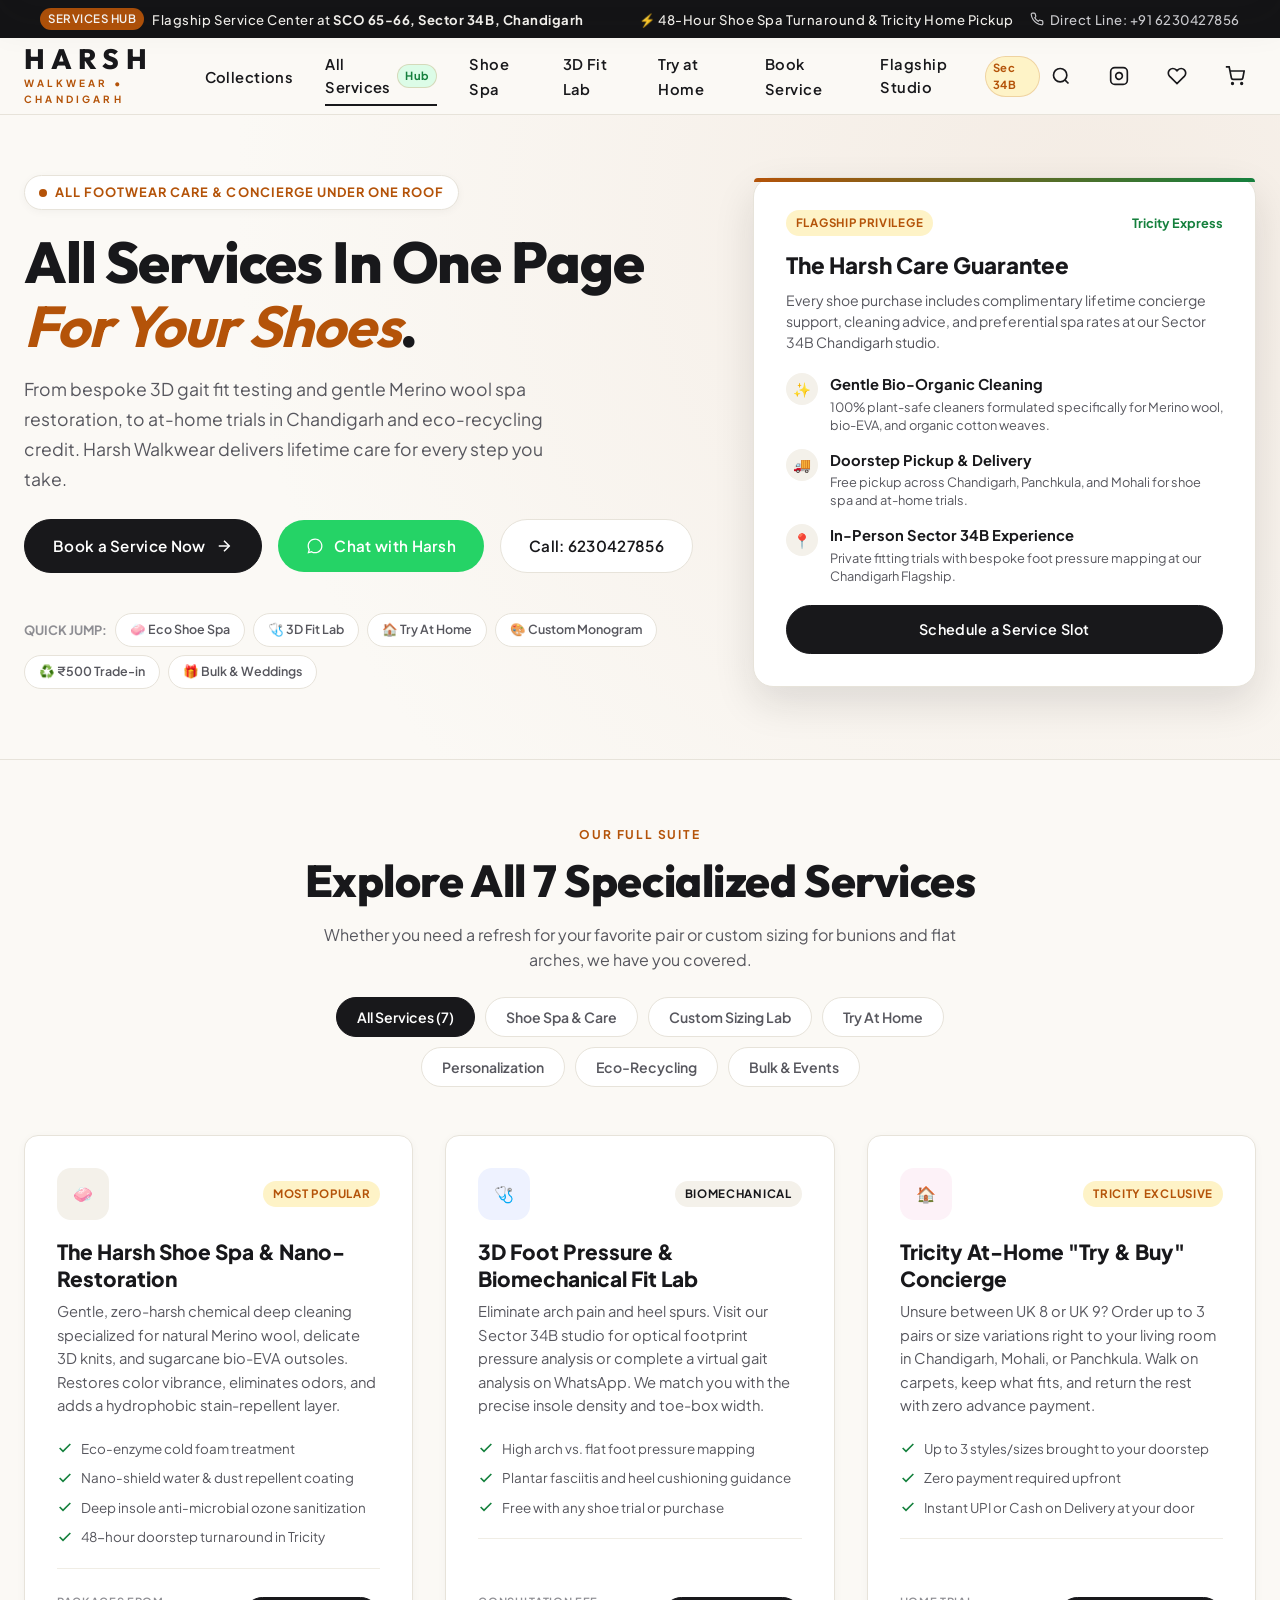
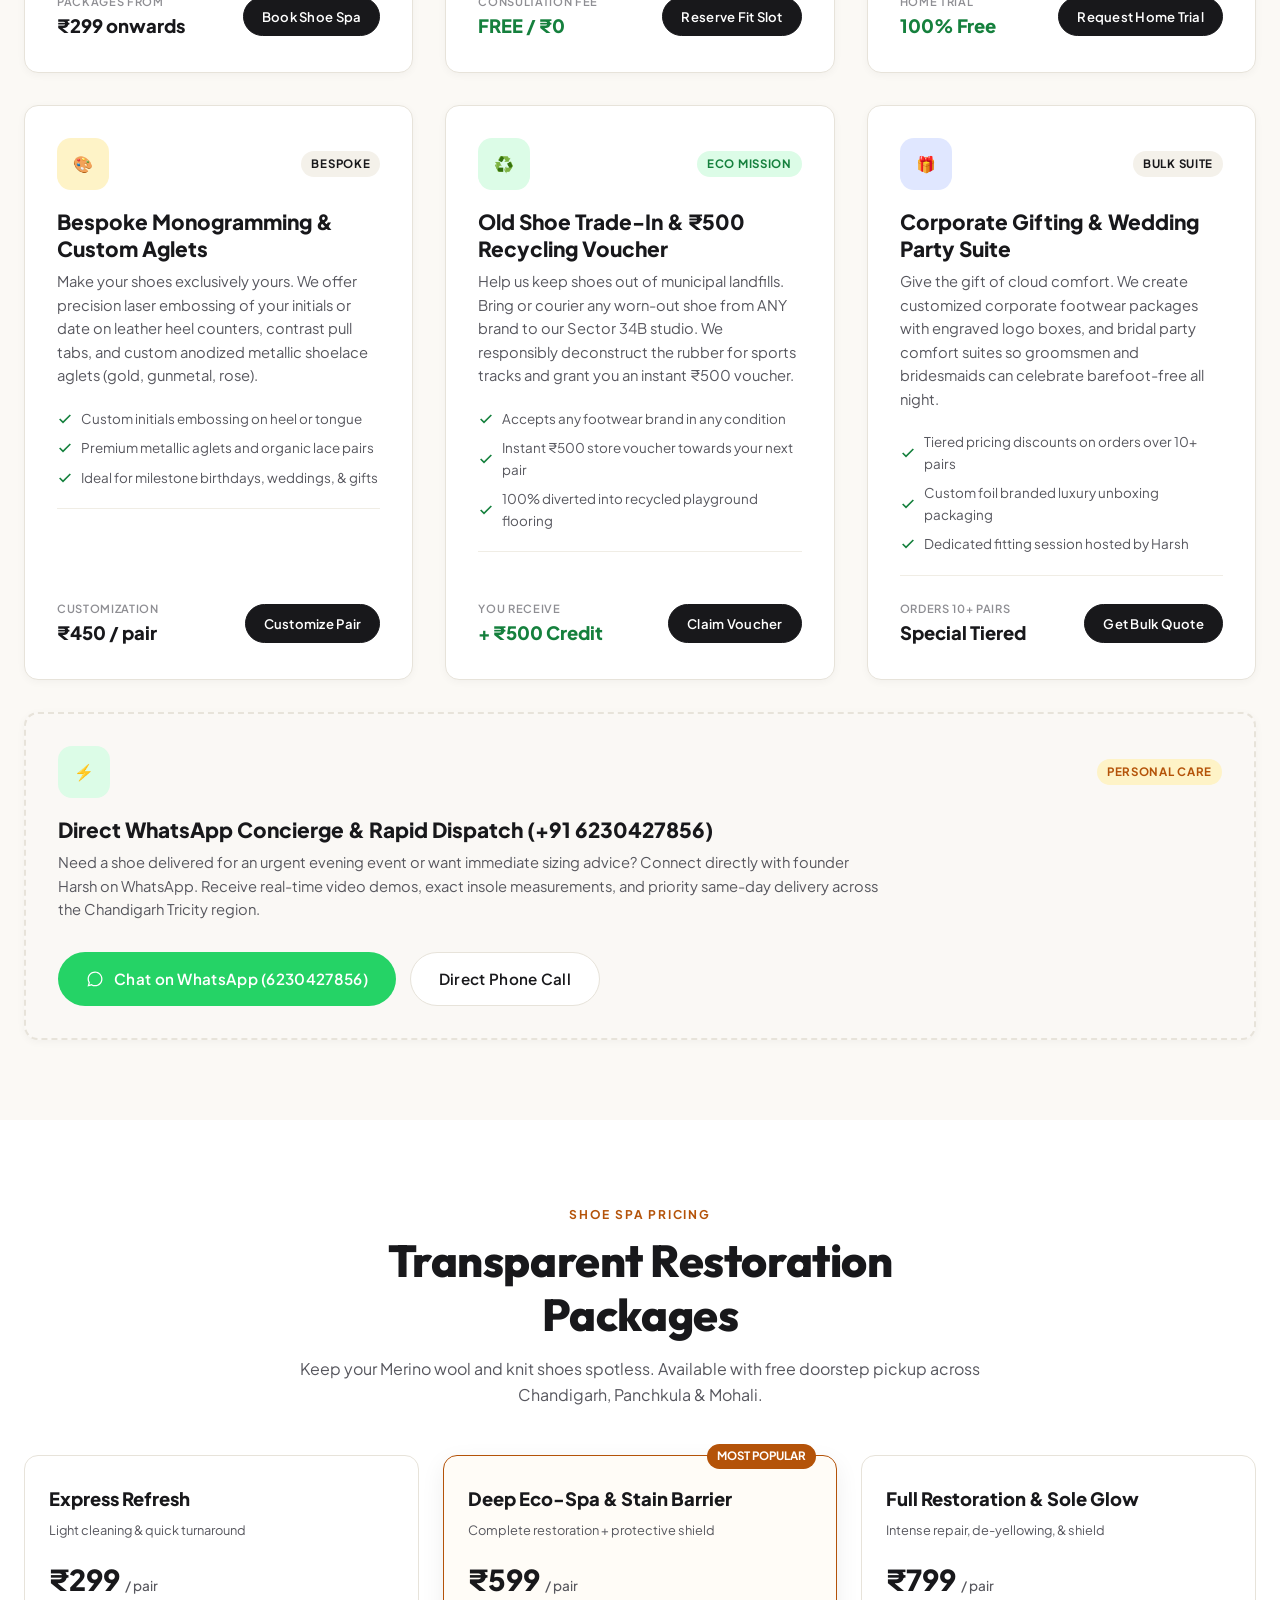
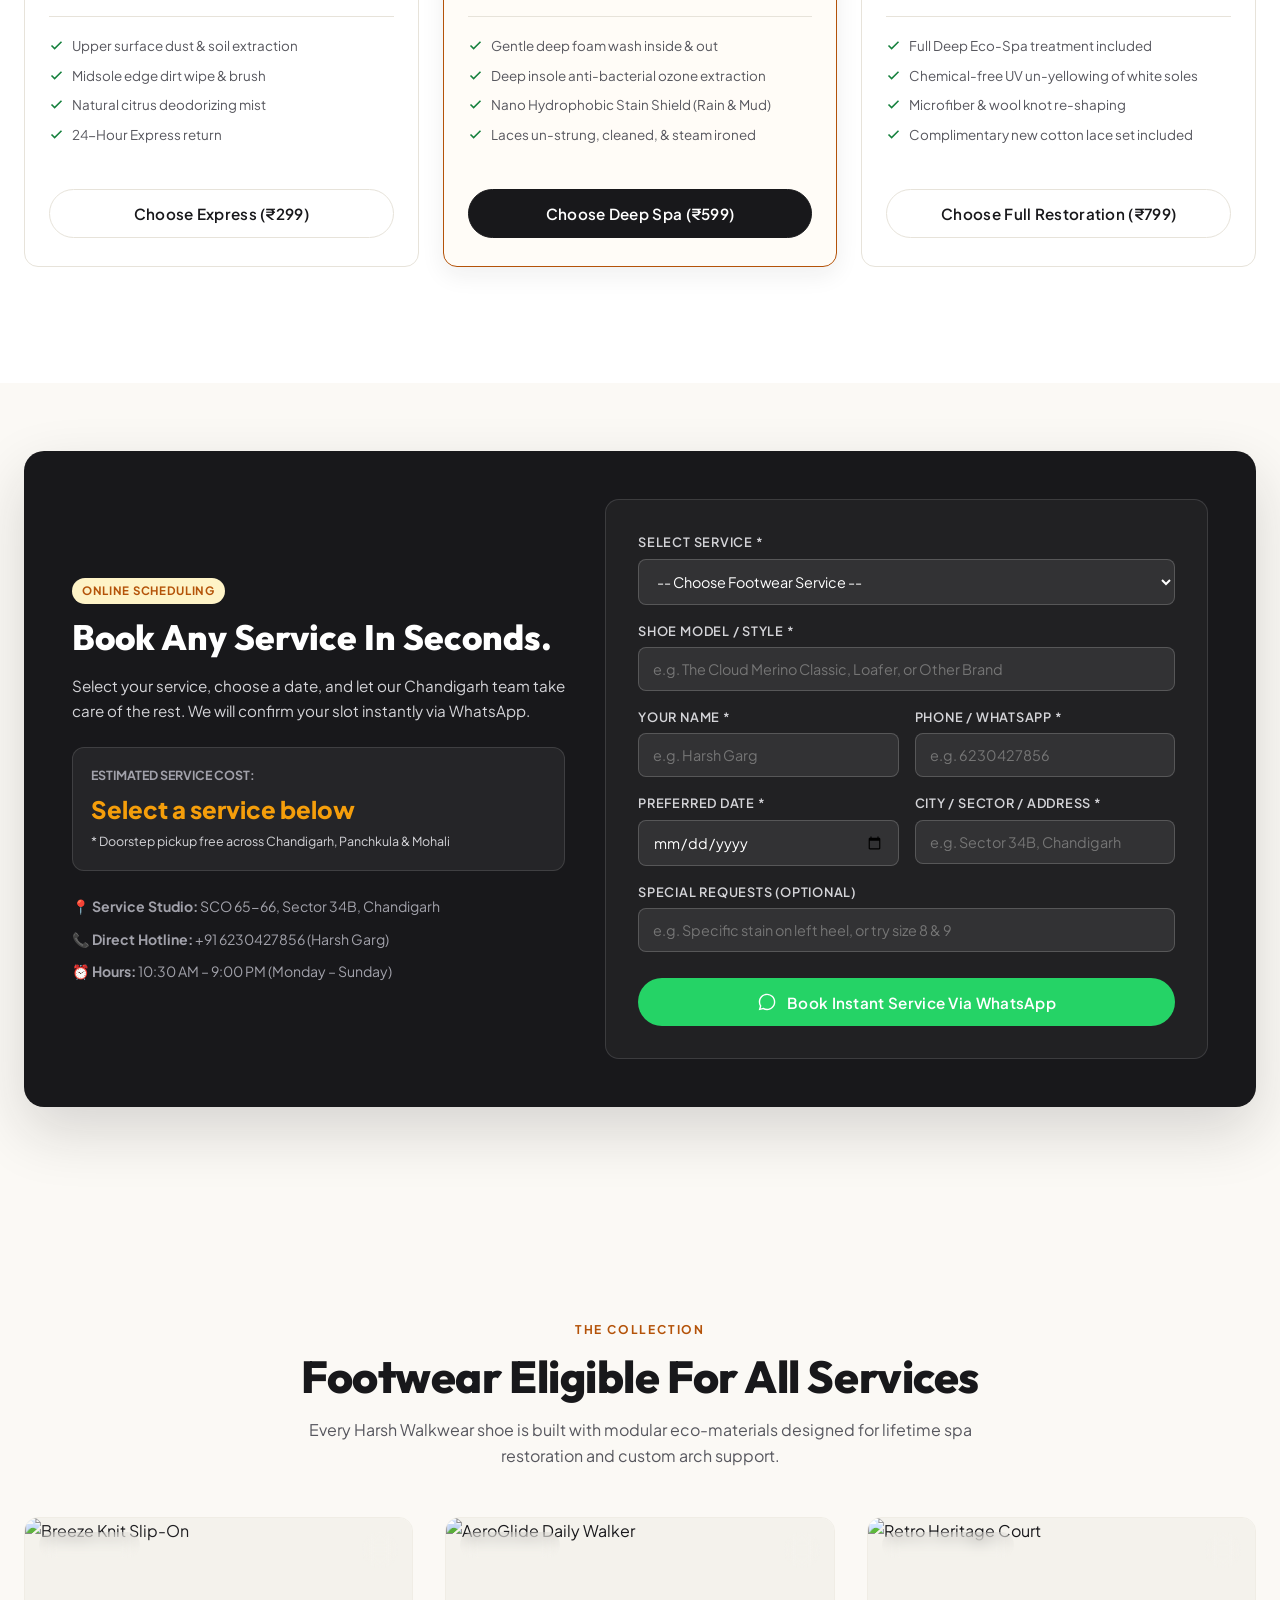
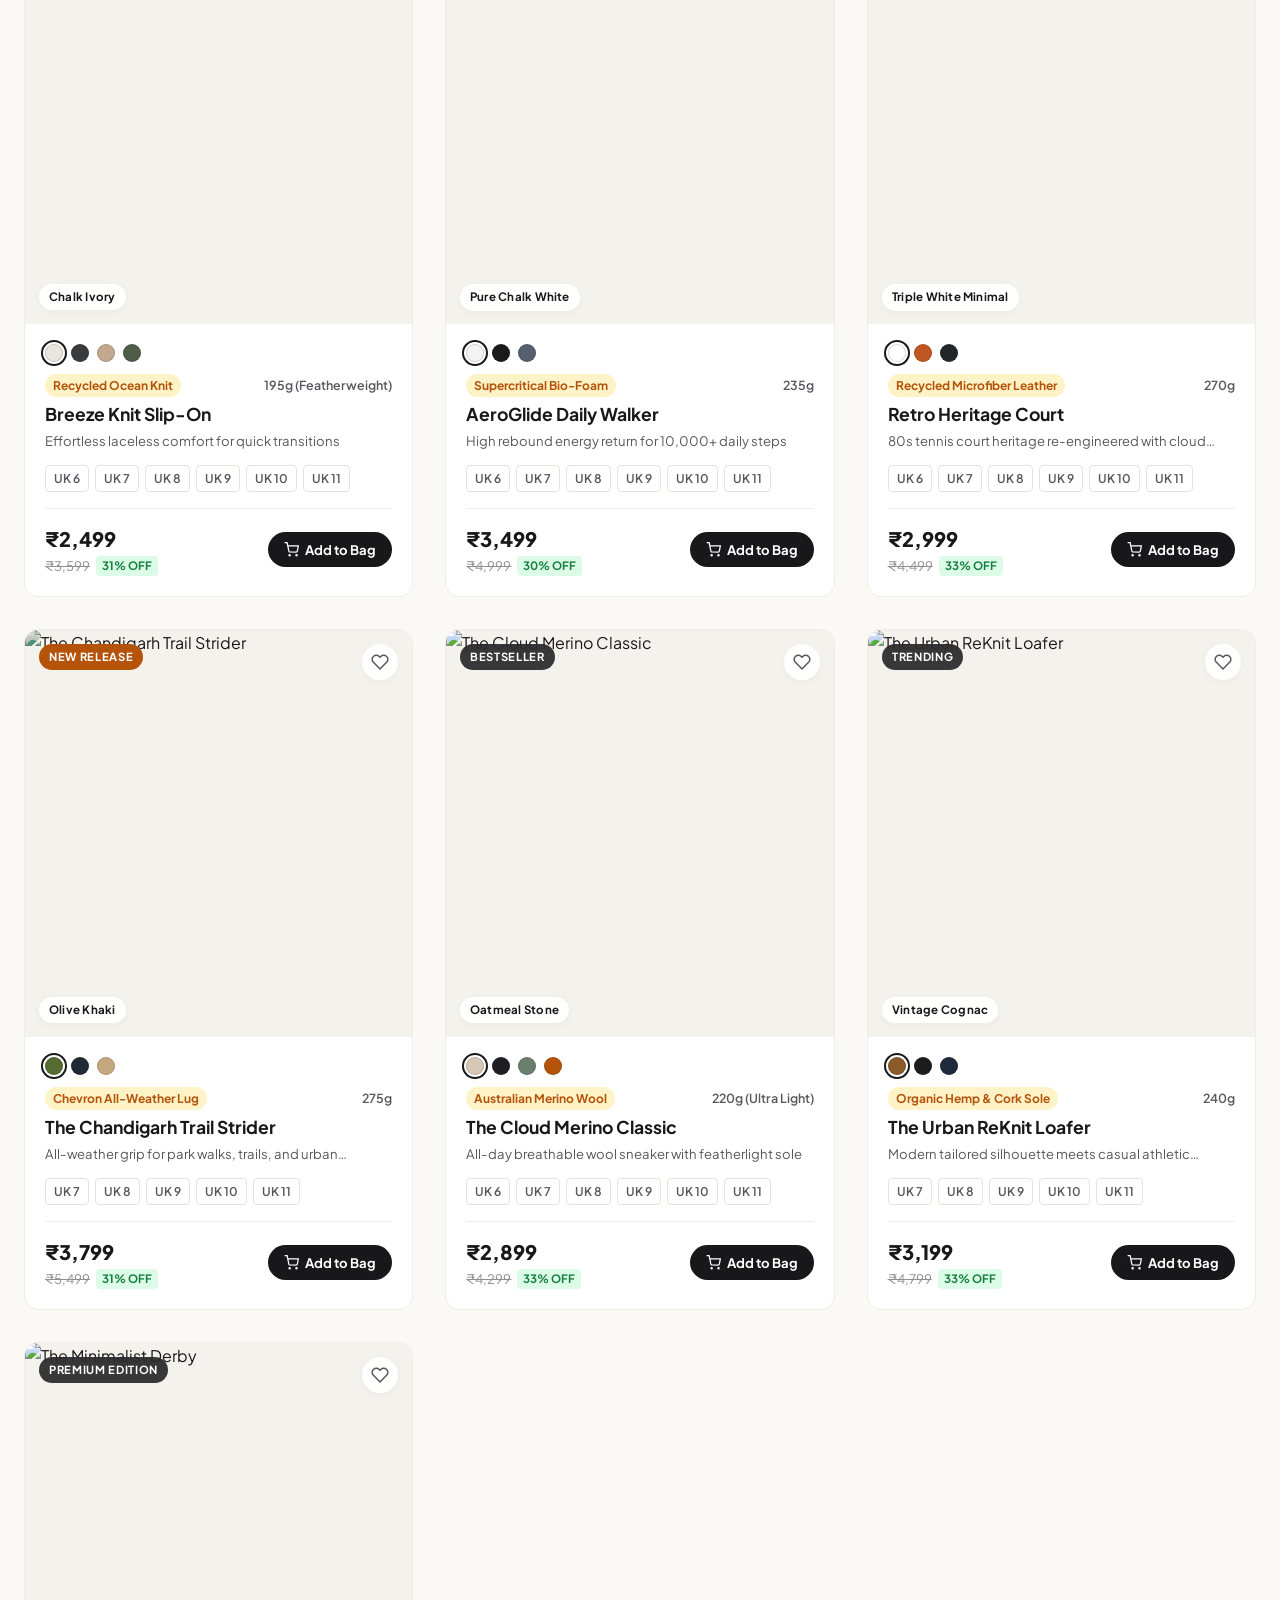
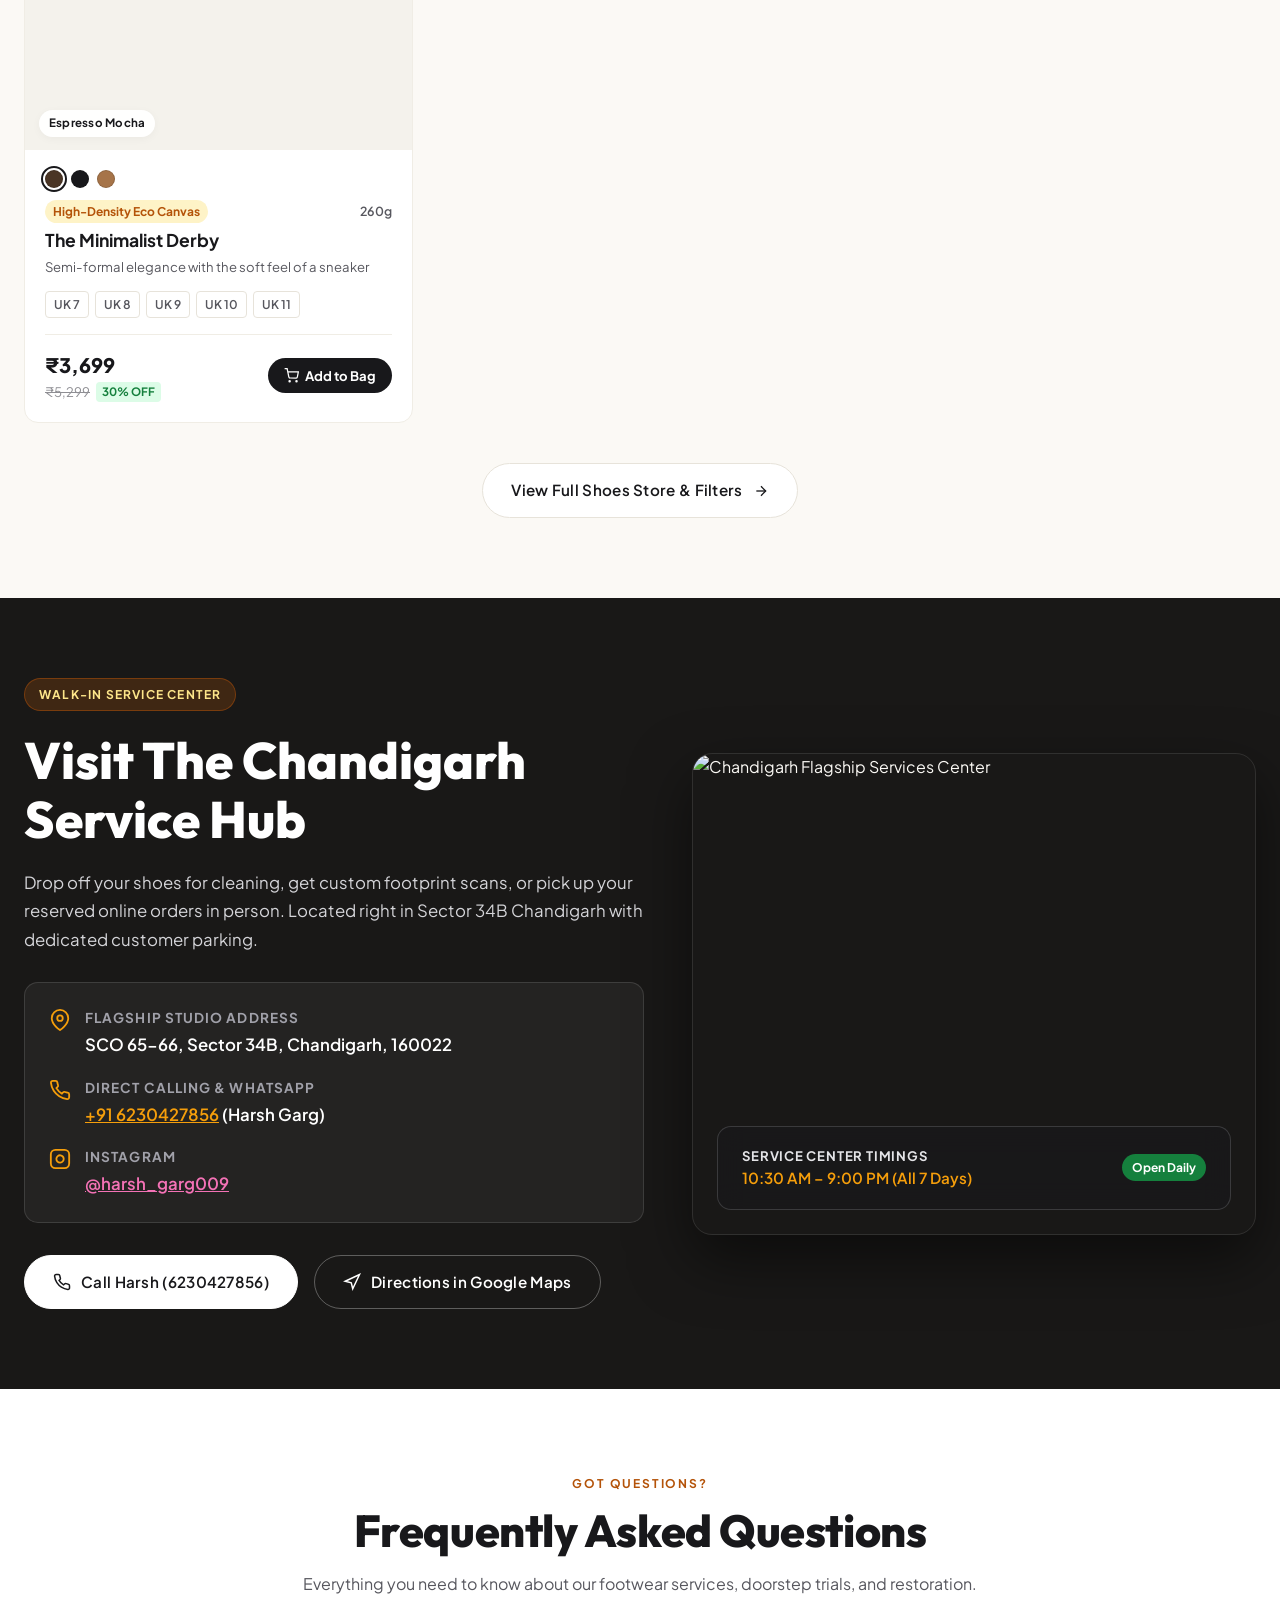
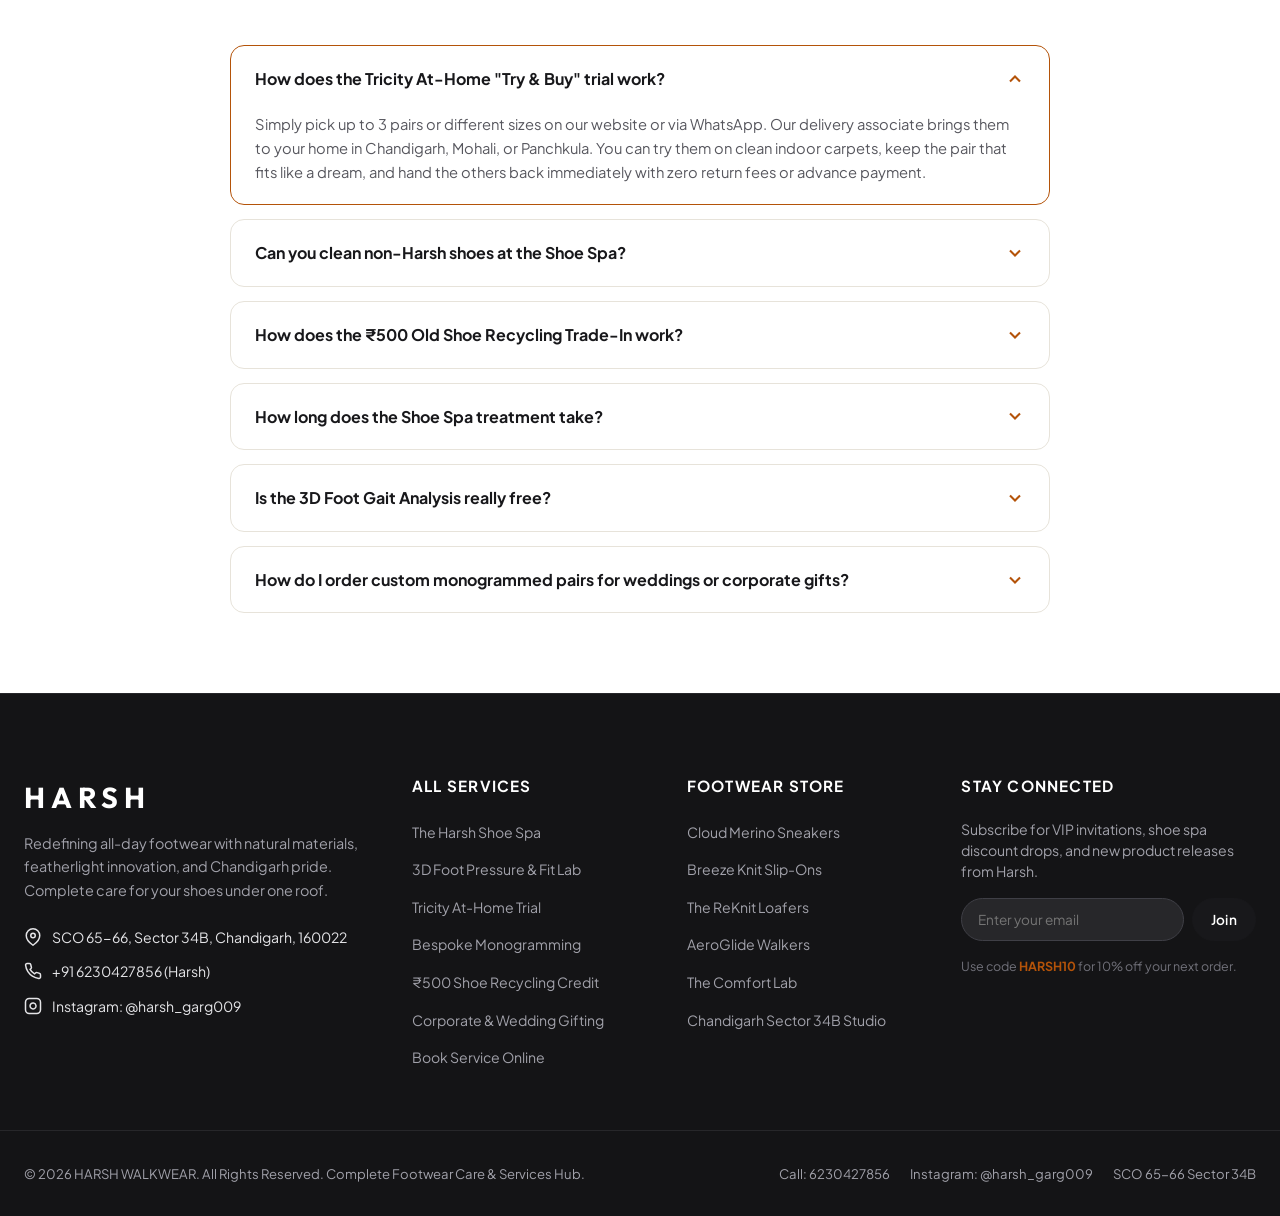
==== services.html @ 1a03caee "Add all-services landing page with interactive booking and shoe spa suite" ====
<!DOCTYPE html>
<html lang="en">
<head>
  <meta charset="UTF-8">
  <meta name="viewport" content="width=device-width, initial-scale=1.0">
  <title>Footwear Services & Concierge | HARSH Walkwear | Chandigarh</title>
  <meta name="description" content="All footwear care and concierge services in one place: 3D Gait Fit Lab, Eco Shoe Spa, At-Home Try & Buy in Chandigarh, Custom Monogramming & Old Shoe Recycling.">
  
  <!-- Google Fonts: Plus Jakarta Sans & Outfit -->
  <link rel="preconnect" href="https://fonts.googleapis.com">
  <link rel="preconnect" href="https://fonts.gstatic.com" crossorigin>
  <link href="https://fonts.googleapis.com/css2?family=Outfit:wght@400;500;600;700;800&family=Playfair+Display:ital,wght@0,600;0,700;0,800;1,600;1,700&family=Plus+Jakarta+Sans:wght@300;400;500;600;700;800&display=swap" rel="stylesheet">
  
  <!-- Custom Stylesheet -->
  <link rel="stylesheet" href="css/style.css">
</head>
<body>

  <!-- ==========================================
       ANNOUNCEMENT BAR
       ========================================== -->
  <div class="announcement-bar">
    <div class="container announcement-content">
      <div class="announcement-item">
        <span class="announcement-badge">Services Hub</span>
        <span>Flagship Service Center at <strong>SCO 65-66, Sector 34B, Chandigarh</strong></span>
      </div>
      <div class="announcement-item" style="display: flex; align-items: center; gap: 16px;">
        <span>⚡ 48-Hour Shoe Spa Turnaround & Tricity Home Pickup</span>
        <a href="tel:6230427856" class="announcement-phone">
          <svg width="14" height="14" viewBox="0 0 24 24" fill="none" stroke="currentColor" stroke-width="2"><path d="M22 16.92v3a2 2 0 0 1-2.18 2 19.79 19.79 0 0 1-8.63-3.07 19.5 19.5 0 0 1-6-6 19.79 19.79 0 0 1-3.07-8.67A2 2 0 0 1 4.11 2h3a2 2 0 0 1 2 1.72 12.84 12.84 0 0 0 .7 2.81 2 2 0 0 1-.45 2.11L8.09 9.91a16 16 0 0 0 6 6l1.27-1.27a2 2 0 0 1 2.11-.45 12.84 12.84 0 0 0 2.81.7A2 2 0 0 1 22 16.92z"></path></svg>
          Direct Line: +91 6230427856
        </a>
      </div>
    </div>
  </div>

  <!-- ==========================================
       NAVIGATION BAR
       ========================================== -->
  <header class="navbar">
    <div class="container nav-container">
      <!-- Brand Logo -->
      <a href="index.html" class="brand-logo">
        <span class="logo-main">HARSH</span>
        <span class="logo-sub">WALKWEAR • CHANDIGARH</span>
      </a>

      <!-- Main Navigation Menu -->
      <nav>
        <ul class="nav-menu">
          <li><a href="index.html#collectionSection" class="nav-link">Collections</a></li>
          <li><a href="services.html" class="nav-link active badge-link">All Services <span class="city-tag" style="background:#DCFCE7;color:#15803D;">Hub</span></a></li>
          <li><a href="#shoeSpaSection" class="nav-link">Shoe Spa</a></li>
          <li><a href="#gaitFitSection" class="nav-link">3D Fit Lab</a></li>
          <li><a href="#tryAtHomeSection" class="nav-link">Try at Home</a></li>
          <li><a href="#bookingSection" class="nav-link">Book Service</a></li>
          <li><a href="index.html#flagshipSection" class="nav-link badge-link">Flagship Studio <span class="city-tag">Sec 34B</span></a></li>
        </ul>
      </nav>

      <!-- Nav Action Icons -->
      <div class="nav-actions">
        <!-- Search Trigger -->
        <button class="nav-icon-btn" id="openSearchBtn" title="Search shoes" aria-label="Search shoes">
          <svg width="20" height="20" viewBox="0 0 24 24" fill="none" stroke="currentColor" stroke-width="2"><circle cx="11" cy="11" r="8"></circle><line x1="21" y1="21" x2="16.65" y2="16.65"></line></svg>
        </button>

        <!-- Instagram Profile Link -->
        <a href="https://instagram.com/harsh_garg009" target="_blank" rel="noopener" class="nav-icon-btn" title="Follow Harsh on Instagram (@harsh_garg009)">
          <svg width="20" height="20" viewBox="0 0 24 24" fill="none" stroke="currentColor" stroke-width="2"><rect x="2" y="2" width="20" height="20" rx="5" ry="5"></rect><path d="M16 11.37A4 4 0 1 1 12.63 8 4 4 0 0 1 16 11.37z"></path><line x1="17.5" y1="6.5" x2="17.51" y2="6.5"></line></svg>
        </a>

        <!-- Wishlist Button -->
        <button class="nav-icon-btn" onclick="openWishlistModal()" title="View Wishlist" aria-label="View Wishlist">
          <svg width="20" height="20" viewBox="0 0 24 24" fill="none" stroke="currentColor" stroke-width="2"><path d="M20.84 4.61a5.5 5.5 0 0 0-7.78 0L12 5.67l-1.06-1.06a5.5 5.5 0 0 0-7.78 7.78l1.06 1.06L12 21.23l7.78-7.78 1.06-1.06a5.5 5.5 0 0 0 0-7.78z"></path></svg>
          <span class="counter-badge" id="wishlistBadge" style="display: none;">0</span>
        </button>

        <!-- Cart Trigger Button -->
        <button class="nav-icon-btn" id="openCartBtn" title="Open Cart" aria-label="Open Cart">
          <svg width="20" height="20" viewBox="0 0 24 24" fill="none" stroke="currentColor" stroke-width="2"><circle cx="9" cy="21" r="1"></circle><circle cx="20" cy="21" r="1"></circle><path d="M1 1h4l2.68 13.39a2 2 0 0 0 2 1.61h9.72a2 2 0 0 0 2-1.61L23 6H6"></path></svg>
          <span class="counter-badge" id="cartBadge" style="display: none;">0</span>
        </button>

        <!-- Mobile Menu Toggle Button -->
        <button class="nav-icon-btn mobile-menu-toggle" id="mobileMenuToggle" title="Open Menu" aria-label="Toggle menu">
          <svg width="22" height="22" viewBox="0 0 24 24" fill="none" stroke="currentColor" stroke-width="2"><line x1="3" y1="12" x2="21" y2="12"></line><line x1="3" y1="6" x2="21" y2="6"></line><line x1="3" y1="18" x2="21" y2="18"></line></svg>
        </button>
      </div>
    </div>
  </header>

  <!-- ==========================================
       HERO SECTION: ALL SERVICES IN ONE PAGE
       ========================================== -->
  <section class="services-hero">
    <div class="container services-hero-grid">
      <!-- Left Content -->
      <div>
        <div class="hero-tag">
          <span class="dot"></span>
          All Footwear Care & Concierge Under One Roof
        </div>
        <h1 class="hero-title" style="font-size: clamp(2.4rem, 4.5vw, 3.8rem); margin-bottom: 16px;">
          All Services In One Page <em>For Your Shoes</em>.
        </h1>
        <p class="hero-desc" style="margin-bottom: 24px;">
          From bespoke 3D gait fit testing and gentle Merino wool spa restoration, to at-home trials in Chandigarh and eco-recycling credit. Harsh Walkwear delivers lifetime care for every step you take.
        </p>

        <div class="hero-cta-group">
          <a href="#bookingSection" class="btn btn-primary">
            Book a Service Now
            <svg width="18" height="18" viewBox="0 0 24 24" fill="none" stroke="currentColor" stroke-width="2"><line x1="5" y1="12" x2="19" y2="12"></line><polyline points="12 5 19 12 12 19"></polyline></svg>
          </a>
          <a href="https://wa.me/916230427856?text=Hi%20Harsh!%20I'd%20like%20to%20inquire%20about%20your%20footwear%20services" target="_blank" class="btn btn-whatsapp">
            <svg width="18" height="18" viewBox="0 0 24 24" fill="currentColor"><path d="M12.04 2C6.58 2 2.13 6.45 2.13 11.91C2.13 13.66 2.59 15.36 3.45 16.86L2.05 22L7.3 20.62C8.75 21.41 10.38 21.83 12.04 21.83C17.5 21.83 21.95 17.38 21.95 11.92C21.95 9.27 20.92 6.78 19.05 4.91C17.18 3.03 14.69 2 12.04 2M12.05 3.67C14.25 3.67 16.31 4.53 17.87 6.09C19.42 7.65 20.28 9.72 20.28 11.92C20.28 16.46 16.58 20.15 12.04 20.15C10.56 20.15 9.11 19.76 7.85 19L7.55 18.83L4.43 19.65L5.26 16.61L5.06 16.29C4.24 14.99 3.8 13.47 3.8 11.91C3.81 7.37 7.5 3.67 12.05 3.67Z"/></svg>
            Chat with Harsh
          </a>
          <a href="tel:6230427856" class="btn btn-secondary">
            Call: 6230427856
          </a>
        </div>

        <!-- Service Jump Pills -->
        <div class="service-jump-pills">
          <span style="font-size: 0.8rem; font-weight: 700; color: var(--text-muted); text-transform: uppercase;">Quick Jump:</span>
          <a href="#shoeSpaSection" class="jump-pill">🧼 Eco Shoe Spa</a>
          <a href="#gaitFitSection" class="jump-pill">🩺 3D Fit Lab</a>
          <a href="#tryAtHomeSection" class="jump-pill">🏠 Try At Home</a>
          <a href="#monogramSection" class="jump-pill">🎨 Custom Monogram</a>
          <a href="#ecoRecycleSection" class="jump-pill">♻️ ₹500 Trade-in</a>
          <a href="#corporateSection" class="jump-pill">🎁 Bulk & Weddings</a>
        </div>
      </div>

      <!-- Right Service Feature Card -->
      <div>
        <div class="services-hero-card">
          <div style="display: flex; align-items: center; justify-content: space-between; margin-bottom: 12px;">
            <span class="service-badge featured">Flagship Privilege</span>
            <span style="font-size: 0.8rem; font-weight: 700; color: var(--brand-green);">Tricity Express</span>
          </div>
          <h3 style="font-size: 1.4rem; font-weight: 800; color: var(--text-primary);">The Harsh Care Guarantee</h3>
          <p style="font-size: 0.88rem; color: var(--text-secondary); line-height: 1.5; margin-top: 6px;">
            Every shoe purchase includes complimentary lifetime concierge support, cleaning advice, and preferential spa rates at our Sector 34B Chandigarh studio.
          </p>

          <div class="service-feature-list">
            <div class="service-feature-item">
              <div class="service-feature-icon">✨</div>
              <div class="service-feature-text">
                <h5>Gentle Bio-Organic Cleaning</h5>
                <p>100% plant-safe cleaners formulated specifically for Merino wool, bio-EVA, and organic cotton weaves.</p>
              </div>
            </div>

            <div class="service-feature-item">
              <div class="service-feature-icon" style="color: var(--brand-green);">🚚</div>
              <div class="service-feature-text">
                <h5>Doorstep Pickup & Delivery</h5>
                <p>Free pickup across Chandigarh, Panchkula, and Mohali for shoe spa and at-home trials.</p>
              </div>
            </div>

            <div class="service-feature-item">
              <div class="service-feature-icon" style="color: #6366F1;">📍</div>
              <div class="service-feature-text">
                <h5>In-Person Sector 34B Experience</h5>
                <p>Private fitting trials with bespoke foot pressure mapping at our Chandigarh Flagship.</p>
              </div>
            </div>
          </div>

          <a href="#bookingSection" class="btn btn-primary" style="width: 100%; padding: 12px; font-size: 0.9rem;">
            Schedule a Service Slot
          </a>
        </div>
      </div>
    </div>
  </section>

  <!-- ==========================================
       ALL SERVICES INTERACTIVE CATALOG
       ========================================== -->
  <section class="section" id="allServicesSection" style="padding-top: 60px;">
    <div class="container">
      <div class="section-header">
        <span class="section-eyebrow">Our Full Suite</span>
        <h2 class="section-title">Explore All 7 Specialized Services</h2>
        <p class="section-subtitle">
          Whether you need a refresh for your favorite pair or custom sizing for bunions and flat arches, we have you covered.
        </p>

        <!-- Service Category Tabs -->
        <div class="category-tabs" style="justify-content: center; margin-top: 24px;">
          <button class="cat-btn service-filter-btn active" data-service-category="all">All Services (7)</button>
          <button class="cat-btn service-filter-btn" data-service-category="spa">Shoe Spa & Care</button>
          <button class="cat-btn service-filter-btn" data-service-category="fit">Custom Sizing Lab</button>
          <button class="cat-btn service-filter-btn" data-service-category="home">Try At Home</button>
          <button class="cat-btn service-filter-btn" data-service-category="custom">Personalization</button>
          <button class="cat-btn service-filter-btn" data-service-category="eco">Eco-Recycling</button>
          <button class="cat-btn service-filter-btn" data-service-category="bulk">Bulk & Events</button>
        </div>
      </div>

      <!-- Services Main Grid -->
      <div class="services-main-grid">

        <!-- SERVICE 1: SHOE SPA -->
        <article class="service-main-card" data-category="spa" id="shoeSpaSection">
          <div class="service-card-top">
            <div class="service-icon-box">🧼</div>
            <span class="service-badge featured">Most Popular</span>
          </div>
          <h3>The Harsh Shoe Spa & Nano-Restoration</h3>
          <p class="service-desc">
            Gentle, zero-harsh chemical deep cleaning specialized for natural Merino wool, delicate 3D knits, and sugarcane bio-EVA outsoles. Restores color vibrance, eliminates odors, and adds a hydrophobic stain-repellent layer.
          </p>
          <ul class="service-perks-list">
            <li>
              <svg width="16" height="16" viewBox="0 0 24 24" fill="none" stroke="currentColor" stroke-width="2.5"><polyline points="20 6 9 17 4 12"></polyline></svg>
              Eco-enzyme cold foam treatment
            </li>
            <li>
              <svg width="16" height="16" viewBox="0 0 24 24" fill="none" stroke="currentColor" stroke-width="2.5"><polyline points="20 6 9 17 4 12"></polyline></svg>
              Nano-shield water & dust repellent coating
            </li>
            <li>
              <svg width="16" height="16" viewBox="0 0 24 24" fill="none" stroke="currentColor" stroke-width="2.5"><polyline points="20 6 9 17 4 12"></polyline></svg>
              Deep insole anti-microbial ozone sanitization
            </li>
            <li>
              <svg width="16" height="16" viewBox="0 0 24 24" fill="none" stroke="currentColor" stroke-width="2.5"><polyline points="20 6 9 17 4 12"></polyline></svg>
              48-hour doorstep turnaround in Tricity
            </li>
          </ul>
          <div class="service-card-footer">
            <div class="service-price-tag">
              <span class="service-price-label">Packages from</span>
              <span class="service-price-val">₹299 onwards</span>
            </div>
            <button class="btn btn-primary" onclick="selectServiceAndScroll('spa-deep')" style="padding: 10px 18px; font-size: 0.82rem;">
              Book Shoe Spa
            </button>
          </div>
        </article>

        <!-- SERVICE 2: 3D GAIT FIT LAB -->
        <article class="service-main-card" data-category="fit" id="gaitFitSection">
          <div class="service-card-top">
            <div class="service-icon-box" style="background: #EEF2FF; color: #4F46E5;">🩺</div>
            <span class="service-badge">Biomechanical</span>
          </div>
          <h3>3D Foot Pressure & Biomechanical Fit Lab</h3>
          <p class="service-desc">
            Eliminate arch pain and heel spurs. Visit our Sector 34B studio for optical footprint pressure analysis or complete a virtual gait analysis on WhatsApp. We match you with the precise insole density and toe-box width.
          </p>
          <ul class="service-perks-list">
            <li>
              <svg width="16" height="16" viewBox="0 0 24 24" fill="none" stroke="currentColor" stroke-width="2.5"><polyline points="20 6 9 17 4 12"></polyline></svg>
              High arch vs. flat foot pressure mapping
            </li>
            <li>
              <svg width="16" height="16" viewBox="0 0 24 24" fill="none" stroke="currentColor" stroke-width="2.5"><polyline points="20 6 9 17 4 12"></polyline></svg>
              Plantar fasciitis and heel cushioning guidance
            </li>
            <li>
              <svg width="16" height="16" viewBox="0 0 24 24" fill="none" stroke="currentColor" stroke-width="2.5"><polyline points="20 6 9 17 4 12"></polyline></svg>
              Free with any shoe trial or purchase
            </li>
          </ul>
          <div class="service-card-footer">
            <div class="service-price-tag">
              <span class="service-price-label">Consultation Fee</span>
              <span class="service-price-val" style="color: var(--brand-green);">FREE / ₹0</span>
            </div>
            <button class="btn btn-primary" onclick="selectServiceAndScroll('gait-analysis')" style="padding: 10px 18px; font-size: 0.82rem;">
              Reserve Fit Slot
            </button>
          </div>
        </article>

        <!-- SERVICE 3: TRY AT HOME -->
        <article class="service-main-card" data-category="home" id="tryAtHomeSection">
          <div class="service-card-top">
            <div class="service-icon-box" style="background: #FDF2F8; color: #DB2777;">🏠</div>
            <span class="service-badge featured">Tricity Exclusive</span>
          </div>
          <h3>Tricity At-Home "Try & Buy" Concierge</h3>
          <p class="service-desc">
            Unsure between UK 8 or UK 9? Order up to 3 pairs or size variations right to your living room in Chandigarh, Mohali, or Panchkula. Walk on carpets, keep what fits, and return the rest with zero advance payment.
          </p>
          <ul class="service-perks-list">
            <li>
              <svg width="16" height="16" viewBox="0 0 24 24" fill="none" stroke="currentColor" stroke-width="2.5"><polyline points="20 6 9 17 4 12"></polyline></svg>
              Up to 3 styles/sizes brought to your doorstep
            </li>
            <li>
              <svg width="16" height="16" viewBox="0 0 24 24" fill="none" stroke="currentColor" stroke-width="2.5"><polyline points="20 6 9 17 4 12"></polyline></svg>
              Zero payment required upfront
            </li>
            <li>
              <svg width="16" height="16" viewBox="0 0 24 24" fill="none" stroke="currentColor" stroke-width="2.5"><polyline points="20 6 9 17 4 12"></polyline></svg>
              Instant UPI or Cash on Delivery at your door
            </li>
          </ul>
          <div class="service-card-footer">
            <div class="service-price-tag">
              <span class="service-price-label">Home Trial</span>
              <span class="service-price-val" style="color: var(--brand-green);">100% Free</span>
            </div>
            <button class="btn btn-primary" onclick="selectServiceAndScroll('try-at-home')" style="padding: 10px 18px; font-size: 0.82rem;">
              Request Home Trial
            </button>
          </div>
        </article>

        <!-- SERVICE 4: CUSTOM MONOGRAMMING -->
        <article class="service-main-card" data-category="custom" id="monogramSection">
          <div class="service-card-top">
            <div class="service-icon-box" style="background: #FEF3C7; color: #D97706;">🎨</div>
            <span class="service-badge">Bespoke</span>
          </div>
          <h3>Bespoke Monogramming & Custom Aglets</h3>
          <p class="service-desc">
            Make your shoes exclusively yours. We offer precision laser embossing of your initials or date on leather heel counters, contrast pull tabs, and custom anodized metallic shoelace aglets (gold, gunmetal, rose).
          </p>
          <ul class="service-perks-list">
            <li>
              <svg width="16" height="16" viewBox="0 0 24 24" fill="none" stroke="currentColor" stroke-width="2.5"><polyline points="20 6 9 17 4 12"></polyline></svg>
              Custom initials embossing on heel or tongue
            </li>
            <li>
              <svg width="16" height="16" viewBox="0 0 24 24" fill="none" stroke="currentColor" stroke-width="2.5"><polyline points="20 6 9 17 4 12"></polyline></svg>
              Premium metallic aglets and organic lace pairs
            </li>
            <li>
              <svg width="16" height="16" viewBox="0 0 24 24" fill="none" stroke="currentColor" stroke-width="2.5"><polyline points="20 6 9 17 4 12"></polyline></svg>
              Ideal for milestone birthdays, weddings, & gifts
            </li>
          </ul>
          <div class="service-card-footer">
            <div class="service-price-tag">
              <span class="service-price-label">Customization</span>
              <span class="service-price-val">₹450 / pair</span>
            </div>
            <button class="btn btn-primary" onclick="selectServiceAndScroll('monogramming')" style="padding: 10px 18px; font-size: 0.82rem;">
              Customize Pair
            </button>
          </div>
        </article>

        <!-- SERVICE 5: ECO-RECYCLING TRADE-IN -->
        <article class="service-main-card" data-category="eco" id="ecoRecycleSection">
          <div class="service-card-top">
            <div class="service-icon-box" style="background: #DCFCE7; color: #15803D;">♻️</div>
            <span class="service-badge eco">Eco Mission</span>
          </div>
          <h3>Old Shoe Trade-In & ₹500 Recycling Voucher</h3>
          <p class="service-desc">
            Help us keep shoes out of municipal landfills. Bring or courier any worn-out shoe from ANY brand to our Sector 34B studio. We responsibly deconstruct the rubber for sports tracks and grant you an instant ₹500 voucher.
          </p>
          <ul class="service-perks-list">
            <li>
              <svg width="16" height="16" viewBox="0 0 24 24" fill="none" stroke="currentColor" stroke-width="2.5"><polyline points="20 6 9 17 4 12"></polyline></svg>
              Accepts any footwear brand in any condition
            </li>
            <li>
              <svg width="16" height="16" viewBox="0 0 24 24" fill="none" stroke="currentColor" stroke-width="2.5"><polyline points="20 6 9 17 4 12"></polyline></svg>
              Instant ₹500 store voucher towards your next pair
            </li>
            <li>
              <svg width="16" height="16" viewBox="0 0 24 24" fill="none" stroke="currentColor" stroke-width="2.5"><polyline points="20 6 9 17 4 12"></polyline></svg>
              100% diverted into recycled playground flooring
            </li>
          </ul>
          <div class="service-card-footer">
            <div class="service-price-tag">
              <span class="service-price-label">You Receive</span>
              <span class="service-price-val" style="color: var(--brand-green);">+ ₹500 Credit</span>
            </div>
            <button class="btn btn-primary" onclick="selectServiceAndScroll('eco-exchange')" style="padding: 10px 18px; font-size: 0.82rem;">
              Claim Voucher
            </button>
          </div>
        </article>

        <!-- SERVICE 6: CORPORATE & WEDDING GIFTING -->
        <article class="service-main-card" data-category="bulk" id="corporateSection">
          <div class="service-card-top">
            <div class="service-icon-box" style="background: #E0E7FF; color: #3730A3;">🎁</div>
            <span class="service-badge">Bulk Suite</span>
          </div>
          <h3>Corporate Gifting & Wedding Party Suite</h3>
          <p class="service-desc">
            Give the gift of cloud comfort. We create customized corporate footwear packages with engraved logo boxes, and bridal party comfort suites so groomsmen and bridesmaids can celebrate barefoot-free all night.
          </p>
          <ul class="service-perks-list">
            <li>
              <svg width="16" height="16" viewBox="0 0 24 24" fill="none" stroke="currentColor" stroke-width="2.5"><polyline points="20 6 9 17 4 12"></polyline></svg>
              Tiered pricing discounts on orders over 10+ pairs
            </li>
            <li>
              <svg width="16" height="16" viewBox="0 0 24 24" fill="none" stroke="currentColor" stroke-width="2.5"><polyline points="20 6 9 17 4 12"></polyline></svg>
              Custom foil branded luxury unboxing packaging
            </li>
            <li>
              <svg width="16" height="16" viewBox="0 0 24 24" fill="none" stroke="currentColor" stroke-width="2.5"><polyline points="20 6 9 17 4 12"></polyline></svg>
              Dedicated fitting session hosted by Harsh
            </li>
          </ul>
          <div class="service-card-footer">
            <div class="service-price-tag">
              <span class="service-price-label">Orders 10+ pairs</span>
              <span class="service-price-val">Special Tiered</span>
            </div>
            <button class="btn btn-primary" onclick="selectServiceAndScroll('corporate-wedding')" style="padding: 10px 18px; font-size: 0.82rem;">
              Get Bulk Quote
            </button>
          </div>
        </article>

        <!-- SERVICE 7: VIP WHATSAPP CONCIERGE -->
        <article class="service-main-card" data-category="home" style="grid-column: 1 / -1; background: #FAF8F5; border: 2px dashed var(--border-light);">
          <div class="service-card-top">
            <div class="service-icon-box" style="background: #DCFCE7; color: #15803D;">⚡</div>
            <span class="service-badge featured">Personal Care</span>
          </div>
          <h3>Direct WhatsApp Concierge & Rapid Dispatch (+91 6230427856)</h3>
          <p class="service-desc" style="max-width: 820px;">
            Need a shoe delivered for an urgent evening event or want immediate sizing advice? Connect directly with founder Harsh on WhatsApp. Receive real-time video demos, exact insole measurements, and priority same-day delivery across the Chandigarh Tricity region.
          </p>
          <div style="display: flex; gap: 14px; flex-wrap: wrap; margin-top: 10px;">
            <a href="https://wa.me/916230427856?text=Hello%20Harsh!%20Need%20quick%20assistance%20with%20shoes" target="_blank" class="btn btn-whatsapp">
              <svg width="18" height="18" viewBox="0 0 24 24" fill="currentColor"><path d="M12.04 2C6.58 2 2.13 6.45 2.13 11.91C2.13 13.66 2.59 15.36 3.45 16.86L2.05 22L7.3 20.62C8.75 21.41 10.38 21.83 12.04 21.83C17.5 21.83 21.95 17.38 21.95 11.92C21.95 9.27 20.92 6.78 19.05 4.91C17.18 3.03 14.69 2 12.04 2M12.05 3.67C14.25 3.67 16.31 4.53 17.87 6.09C19.42 7.65 20.28 9.72 20.28 11.92C20.28 16.46 16.58 20.15 12.04 20.15C10.56 20.15 9.11 19.76 7.85 19L7.55 18.83L4.43 19.65L5.26 16.61L5.06 16.29C4.24 14.99 3.8 13.47 3.8 11.91C3.81 7.37 7.5 3.67 12.05 3.67Z"/></svg>
              Chat on WhatsApp (6230427856)
            </a>
            <a href="tel:6230427856" class="btn btn-secondary">
              Direct Phone Call
            </a>
          </div>
        </article>

      </div>
    </div>
  </section>

  <!-- ==========================================
       SHOE SPA PRICING PACKAGES
       ========================================== -->
  <section class="section" style="background: #FFF;">
    <div class="container">
      <div class="section-header">
        <span class="section-eyebrow">Shoe Spa Pricing</span>
        <h2 class="section-title">Transparent Restoration Packages</h2>
        <p class="section-subtitle">
          Keep your Merino wool and knit shoes spotless. Available with free doorstep pickup across Chandigarh, Panchkula & Mohali.
        </p>
      </div>

      <div class="spa-packages-grid">
        <!-- TIER 1 -->
        <div class="spa-package-card">
          <h4 class="spa-pkg-title">Express Refresh</h4>
          <p class="spa-pkg-subtitle">Light cleaning & quick turnaround</p>
          <div class="spa-pkg-price">₹299 <span>/ pair</span></div>
          <ul class="service-perks-list" style="border: none;">
            <li>
              <svg width="15" height="15" viewBox="0 0 24 24" fill="none" stroke="currentColor" stroke-width="2.5"><polyline points="20 6 9 17 4 12"></polyline></svg>
              Upper surface dust & soil extraction
            </li>
            <li>
              <svg width="15" height="15" viewBox="0 0 24 24" fill="none" stroke="currentColor" stroke-width="2.5"><polyline points="20 6 9 17 4 12"></polyline></svg>
              Midsole edge dirt wipe & brush
            </li>
            <li>
              <svg width="15" height="15" viewBox="0 0 24 24" fill="none" stroke="currentColor" stroke-width="2.5"><polyline points="20 6 9 17 4 12"></polyline></svg>
              Natural citrus deodorizing mist
            </li>
            <li>
              <svg width="15" height="15" viewBox="0 0 24 24" fill="none" stroke="currentColor" stroke-width="2.5"><polyline points="20 6 9 17 4 12"></polyline></svg>
              24-Hour Express return
            </li>
          </ul>
          <button class="btn btn-secondary" onclick="selectServiceAndScroll('spa-express')" style="width: 100%; margin-top: auto;">
            Choose Express (₹299)
          </button>
        </div>

        <!-- TIER 2: RECOMMENDED -->
        <div class="spa-package-card recommended">
          <span class="package-ribbon">Most Popular</span>
          <h4 class="spa-pkg-title">Deep Eco-Spa & Stain Barrier</h4>
          <p class="spa-pkg-subtitle">Complete restoration + protective shield</p>
          <div class="spa-pkg-price">₹599 <span>/ pair</span></div>
          <ul class="service-perks-list" style="border: none;">
            <li>
              <svg width="15" height="15" viewBox="0 0 24 24" fill="none" stroke="currentColor" stroke-width="2.5"><polyline points="20 6 9 17 4 12"></polyline></svg>
              Gentle deep foam wash inside & out
            </li>
            <li>
              <svg width="15" height="15" viewBox="0 0 24 24" fill="none" stroke="currentColor" stroke-width="2.5"><polyline points="20 6 9 17 4 12"></polyline></svg>
              Deep insole anti-bacterial ozone extraction
            </li>
            <li>
              <svg width="15" height="15" viewBox="0 0 24 24" fill="none" stroke="currentColor" stroke-width="2.5"><polyline points="20 6 9 17 4 12"></polyline></svg>
              Nano Hydrophobic Stain Shield (Rain & Mud)
            </li>
            <li>
              <svg width="15" height="15" viewBox="0 0 24 24" fill="none" stroke="currentColor" stroke-width="2.5"><polyline points="20 6 9 17 4 12"></polyline></svg>
              Laces un-strung, cleaned, & steam ironed
            </li>
          </ul>
          <button class="btn btn-primary" onclick="selectServiceAndScroll('spa-deep')" style="width: 100%; margin-top: auto;">
            Choose Deep Spa (₹599)
          </button>
        </div>

        <!-- TIER 3 -->
        <div class="spa-package-card">
          <h4 class="spa-pkg-title">Full Restoration & Sole Glow</h4>
          <p class="spa-pkg-subtitle">Intense repair, de-yellowing, & shield</p>
          <div class="spa-pkg-price">₹799 <span>/ pair</span></div>
          <ul class="service-perks-list" style="border: none;">
            <li>
              <svg width="15" height="15" viewBox="0 0 24 24" fill="none" stroke="currentColor" stroke-width="2.5"><polyline points="20 6 9 17 4 12"></polyline></svg>
              Full Deep Eco-Spa treatment included
            </li>
            <li>
              <svg width="15" height="15" viewBox="0 0 24 24" fill="none" stroke="currentColor" stroke-width="2.5"><polyline points="20 6 9 17 4 12"></polyline></svg>
              Chemical-free UV un-yellowing of white soles
            </li>
            <li>
              <svg width="15" height="15" viewBox="0 0 24 24" fill="none" stroke="currentColor" stroke-width="2.5"><polyline points="20 6 9 17 4 12"></polyline></svg>
              Microfiber & wool knot re-shaping
            </li>
            <li>
              <svg width="15" height="15" viewBox="0 0 24 24" fill="none" stroke="currentColor" stroke-width="2.5"><polyline points="20 6 9 17 4 12"></polyline></svg>
              Complimentary new cotton lace set included
            </li>
          </ul>
          <button class="btn btn-secondary" onclick="selectServiceAndScroll('spa-full')" style="width: 100%; margin-top: auto;">
            Choose Full Restoration (₹799)
          </button>
        </div>
      </div>
    </div>
  </section>

  <!-- ==========================================
       INTERACTIVE SERVICE BOOKING FORM
       ========================================== -->
  <section class="section" id="bookingSection" style="padding-top: 20px;">
    <div class="container">
      <div class="booking-section-wrapper">
        <div class="booking-grid">
          <div>
            <span class="service-badge featured" style="margin-bottom: 12px; display: inline-block;">Online Scheduling</span>
            <h2 style="font-family: var(--font-serif); font-size: 2.2rem; font-weight: 800; line-height: 1.2; margin-bottom: 16px;">
              Book Any Service In Seconds.
            </h2>
            <p style="color: #D4D4D8; font-size: 0.95rem; line-height: 1.6; margin-bottom: 24px;">
              Select your service, choose a date, and let our Chandigarh team take care of the rest. We will confirm your slot instantly via WhatsApp.
            </p>

            <div style="background: rgba(255,255,255,0.06); padding: 18px; border-radius: 12px; border: 1px solid rgba(255,255,255,0.12); margin-bottom: 24px;">
              <div style="font-size: 0.78rem; text-transform: uppercase; color: #A1A1AA; font-weight: 700; margin-bottom: 4px;">Estimated Service Cost:</div>
              <div id="serviceEstimatedCost" style="font-size: 1.5rem; font-weight: 800; color: #F59E0B;">Select a service below</div>
              <div style="font-size: 0.78rem; color: #D4D4D8; margin-top: 4px;">* Doorstep pickup free across Chandigarh, Panchkula & Mohali</div>
            </div>

            <div style="display: flex; flex-direction: column; gap: 10px; font-size: 0.88rem; color: #A1A1AA;">
              <div>📍 <strong>Service Studio:</strong> SCO 65-66, Sector 34B, Chandigarh</div>
              <div>📞 <strong>Direct Hotline:</strong> +91 6230427856 (Harsh Garg)</div>
              <div>⏰ <strong>Hours:</strong> 10:30 AM – 9:00 PM (Monday – Sunday)</div>
            </div>
          </div>

          <!-- The Booking Form -->
          <div class="booking-form-box">
            <form id="serviceBookingForm" class="booking-form-grid">
              <div class="full-span">
                <label for="serviceTypeSelect" class="booking-label">Select Service *</label>
                <select id="serviceTypeSelect" class="booking-select" required>
                  <option value="" disabled selected>-- Choose Footwear Service --</option>
                  <option value="spa-deep">Shoe Spa: Deep Eco-Spa & Stain Barrier (₹599)</option>
                  <option value="spa-express">Shoe Spa: Express Refresh (₹299)</option>
                  <option value="spa-full">Shoe Spa: Full Restoration & Sole Glow (₹799)</option>
                  <option value="gait-analysis">3D Foot Pressure & Fit Lab Consultation (FREE)</option>
                  <option value="try-at-home">Tricity At-Home Try & Buy Trial (FREE)</option>
                  <option value="monogramming">Bespoke Laser Monogramming (₹450)</option>
                  <option value="eco-exchange">Old Shoe Trade-In (₹500 Voucher)</option>
                  <option value="corporate-wedding">Corporate Gifting / Wedding Suite (Custom)</option>
                </select>
              </div>

              <div class="full-span">
                <label for="serviceShoeModel" class="booking-label">Shoe Model / Style *</label>
                <input type="text" id="serviceShoeModel" class="booking-input" placeholder="e.g. The Cloud Merino Classic, Loafer, or Other Brand" required>
              </div>

              <div>
                <label for="serviceCustName" class="booking-label">Your Name *</label>
                <input type="text" id="serviceCustName" class="booking-input" placeholder="e.g. Harsh Garg" required>
              </div>

              <div>
                <label for="serviceCustPhone" class="booking-label">Phone / WhatsApp *</label>
                <input type="tel" id="serviceCustPhone" class="booking-input" placeholder="e.g. 6230427856" required>
              </div>

              <div>
                <label for="serviceDate" class="booking-label">Preferred Date *</label>
                <input type="date" id="serviceDate" class="booking-input" required>
              </div>

              <div>
                <label for="serviceAddress" class="booking-label">City / Sector / Address *</label>
                <input type="text" id="serviceAddress" class="booking-input" placeholder="e.g. Sector 34B, Chandigarh" required>
              </div>

              <div class="full-span">
                <label for="serviceNotes" class="booking-label">Special Requests (Optional)</label>
                <input type="text" id="serviceNotes" class="booking-input" placeholder="e.g. Specific stain on left heel, or try size 8 & 9">
              </div>

              <div class="full-span" style="margin-top: 10px;">
                <button type="submit" class="btn btn-whatsapp" style="width: 100%; padding: 14px; font-size: 0.95rem;">
                  <svg width="20" height="20" viewBox="0 0 24 24" fill="currentColor"><path d="M12.04 2C6.58 2 2.13 6.45 2.13 11.91C2.13 13.66 2.59 15.36 3.45 16.86L2.05 22L7.3 20.62C8.75 21.41 10.38 21.83 12.04 21.83C17.5 21.83 21.95 17.38 21.95 11.92C21.95 9.27 20.92 6.78 19.05 4.91C17.18 3.03 14.69 2 12.04 2M12.05 3.67C14.25 3.67 16.31 4.53 17.87 6.09C19.42 7.65 20.28 9.72 20.28 11.92C20.28 16.46 16.58 20.15 12.04 20.15C10.56 20.15 9.11 19.76 7.85 19L7.55 18.83L4.43 19.65L5.26 16.61L5.06 16.29C4.24 14.99 3.8 13.47 3.8 11.91C3.81 7.37 7.5 3.67 12.05 3.67Z"/></svg>
                  Book Instant Service Via WhatsApp
                </button>
              </div>
            </form>
          </div>
        </div>
      </div>
    </div>
  </section>

  <!-- ==========================================
       PAIRS TAILORED FOR OUR SERVICES
       ========================================== -->
  <section class="section" id="productsCatalogSection">
    <div class="container">
      <div class="section-header">
        <span class="section-eyebrow">The Collection</span>
        <h2 class="section-title">Footwear Eligible For All Services</h2>
        <p class="section-subtitle">
          Every Harsh Walkwear shoe is built with modular eco-materials designed for lifetime spa restoration and custom arch support.
        </p>
      </div>

      <!-- Products Grid -->
      <div class="products-grid" id="productsGrid">
        <!-- Rendered dynamically via js/app.js -->
      </div>

      <div style="text-align: center; margin-top: 40px;">
        <a href="index.html#collectionSection" class="btn btn-secondary">
          View Full Shoes Store & Filters
          <svg width="16" height="16" viewBox="0 0 24 24" fill="none" stroke="currentColor" stroke-width="2"><line x1="5" y1="12" x2="19" y2="12"></line><polyline points="12 5 19 12 12 19"></polyline></svg>
        </a>
      </div>
    </div>
  </section>

  <!-- ==========================================
       CHANDIGARH FLAGSHIP SERVICE STUDIO
       ========================================== -->
  <section class="section flagship-section">
    <div class="container flagship-grid">
      <div class="flagship-info">
        <span class="flagship-badge">Walk-In Service Center</span>
        <h2 class="flagship-title">Visit The Chandigarh Service Hub</h2>
        <p style="color: #D4D4D8; font-size: 1.05rem; line-height: 1.7; margin-bottom: 24px;">
          Drop off your shoes for cleaning, get custom footprint scans, or pick up your reserved online orders in person. Located right in Sector 34B Chandigarh with dedicated customer parking.
        </p>

        <div class="flagship-address-card">
          <div class="address-line">
            <svg class="address-icon" width="22" height="22" viewBox="0 0 24 24" fill="none" stroke="currentColor" stroke-width="2"><path d="M21 10c0 7-9 13-9 13s-9-6-9-13a9 9 0 0 1 18 0z"></path><circle cx="12" cy="10" r="3"></circle></svg>
            <div class="address-text">
              <h5>Flagship Studio Address</h5>
              <p>SCO 65-66, Sector 34B, Chandigarh, 160022</p>
            </div>
          </div>

          <div class="address-line">
            <svg class="address-icon" width="22" height="22" viewBox="0 0 24 24" fill="none" stroke="currentColor" stroke-width="2"><path d="M22 16.92v3a2 2 0 0 1-2.18 2 19.79 19.79 0 0 1-8.63-3.07 19.5 19.5 0 0 1-6-6 19.79 19.79 0 0 1-3.07-8.67A2 2 0 0 1 4.11 2h3a2 2 0 0 1 2 1.72 12.84 12.84 0 0 0 .7 2.81 2 2 0 0 1-.45 2.11L8.09 9.91a16 16 0 0 0 6 6l1.27-1.27a2 2 0 0 1 2.11-.45 12.84 12.84 0 0 0 2.81.7A2 2 0 0 1 22 16.92z"></path></svg>
            <div class="address-text">
              <h5>Direct Calling & WhatsApp</h5>
              <p><a href="tel:6230427856" style="color: #F59E0B; text-decoration: underline;">+91 6230427856</a> (Harsh Garg)</p>
            </div>
          </div>

          <div class="address-line">
            <svg class="address-icon" width="22" height="22" viewBox="0 0 24 24" fill="none" stroke="currentColor" stroke-width="2"><rect x="2" y="2" width="20" height="20" rx="5" ry="5"></rect><path d="M16 11.37A4 4 0 1 1 12.63 8 4 4 0 0 1 16 11.37z"></path><line x1="17.5" y1="6.5" x2="17.51" y2="6.5"></line></svg>
            <div class="address-text">
              <h5>Instagram</h5>
              <p><a href="https://instagram.com/harsh_garg009" target="_blank" rel="noopener" style="color: #F472B6; text-decoration: underline;">@harsh_garg009</a></p>
            </div>
          </div>
        </div>

        <div class="flagship-actions">
          <a href="tel:6230427856" class="btn btn-primary" style="background: #FFFFFF; color: #18181B; border-color: #FFF;">
            <svg width="18" height="18" viewBox="0 0 24 24" fill="none" stroke="currentColor" stroke-width="2"><path d="M22 16.92v3a2 2 0 0 1-2.18 2 19.79 19.79 0 0 1-8.63-3.07 19.5 19.5 0 0 1-6-6 19.79 19.79 0 0 1-3.07-8.67A2 2 0 0 1 4.11 2h3a2 2 0 0 1 2 1.72 12.84 12.84 0 0 0 .7 2.81 2 2 0 0 1-.45 2.11L8.09 9.91a16 16 0 0 0 6 6l1.27-1.27a2 2 0 0 1 2.11-.45 12.84 12.84 0 0 0 2.81.7A2 2 0 0 1 22 16.92z"></path></svg>
            Call Harsh (6230427856)
          </a>
          <a href="https://maps.google.com/?q=SCO+65-66+Sector+34B+Chandigarh" target="_blank" rel="noopener" class="btn btn-secondary" style="background: transparent; color: #FFF; border-color: rgba(255,255,255,0.3);">
            <svg width="18" height="18" viewBox="0 0 24 24" fill="none" stroke="currentColor" stroke-width="2"><polygon points="3 11 22 2 13 21 11 13 3 11"></polygon></svg>
            Directions in Google Maps
          </a>
        </div>
      </div>

      <div class="flagship-media-card">
        <img src="https://images.unsplash.com/photo-1525966222134-fcfa99b8ae77?auto=format&fit=crop&w=1200&q=80" alt="Chandigarh Flagship Services Center">
        <div class="flagship-floating-tag">
          <div>
            <div class="store-hours-title">Service Center Timings</div>
            <div class="store-hours-val">10:30 AM – 9:00 PM (All 7 Days)</div>
          </div>
          <span style="background: var(--brand-green); color: #FFF; font-size: 0.75rem; font-weight: 700; padding: 4px 10px; border-radius: var(--radius-pill);">Open Daily</span>
        </div>
      </div>
    </div>
  </section>

  <!-- ==========================================
       SERVICES FREQUENTLY ASKED QUESTIONS
       ========================================== -->
  <section class="section" style="background: #FFF;">
    <div class="container">
      <div class="section-header">
        <span class="section-eyebrow">Got Questions?</span>
        <h2 class="section-title">Frequently Asked Questions</h2>
        <p class="section-subtitle">
          Everything you need to know about our footwear services, doorstep trials, and restoration.
        </p>
      </div>

      <div class="faq-grid">
        <div class="faq-item open">
          <div class="faq-question">
            <span>How does the Tricity At-Home "Try & Buy" trial work?</span>
            <svg class="faq-chevron" viewBox="0 0 24 24" fill="none" stroke="currentColor" stroke-width="2.5"><polyline points="6 9 12 15 18 9"></polyline></svg>
          </div>
          <div class="faq-answer">
            Simply pick up to 3 pairs or different sizes on our website or via WhatsApp. Our delivery associate brings them to your home in Chandigarh, Mohali, or Panchkula. You can try them on clean indoor carpets, keep the pair that fits like a dream, and hand the others back immediately with zero return fees or advance payment.
          </div>
        </div>

        <div class="faq-item">
          <div class="faq-question">
            <span>Can you clean non-Harsh shoes at the Shoe Spa?</span>
            <svg class="faq-chevron" viewBox="0 0 24 24" fill="none" stroke="currentColor" stroke-width="2.5"><polyline points="6 9 12 15 18 9"></polyline></svg>
          </div>
          <div class="faq-answer">
            Yes! While our enzyme formulas were engineered specifically for natural Merino wool and bio-knits, our Shoe Spa expertly services luxury sneakers, leather derbies, running shoes, and knit footwear from all brands.
          </div>
        </div>

        <div class="faq-item">
          <div class="faq-question">
            <span>How does the ₹500 Old Shoe Recycling Trade-In work?</span>
            <svg class="faq-chevron" viewBox="0 0 24 24" fill="none" stroke="currentColor" stroke-width="2.5"><polyline points="6 9 12 15 18 9"></polyline></svg>
          </div>
          <div class="faq-answer">
            Bring any pair of worn-out shoes (any brand, any condition) to our Flagship Studio at SCO 65-66, Sector 34B, Chandigarh. You will receive an instant ₹500 discount voucher to redeem on any Harsh Walkwear pair. The old shoes are stripped into rubber granules and recycled into playground safety surfaces.
          </div>
        </div>

        <div class="faq-item">
          <div class="faq-question">
            <span>How long does the Shoe Spa treatment take?</span>
            <svg class="faq-chevron" viewBox="0 0 24 24" fill="none" stroke="currentColor" stroke-width="2.5"><polyline points="6 9 12 15 18 9"></polyline></svg>
          </div>
          <div class="faq-answer">
            Express Refresh is completed in 24 hours. Deep Eco-Spa and Sole Un-yellowing treatments take 48 to 72 hours to allow complete gentle natural air-drying and bonding of the nano-stain shield.
          </div>
        </div>

        <div class="faq-item">
          <div class="faq-question">
            <span>Is the 3D Foot Gait Analysis really free?</span>
            <svg class="faq-chevron" viewBox="0 0 24 24" fill="none" stroke="currentColor" stroke-width="2.5"><polyline points="6 9 12 15 18 9"></polyline></svg>
          </div>
          <div class="faq-answer">
            Yes, 100% complimentary! Whether you are walking in to test our shoes or booking a slot online, we believe everyone deserves to know their true arch profile and pressure distribution without paying consultation charges.
          </div>
        </div>

        <div class="faq-item">
          <div class="faq-question">
            <span>How do I order custom monogrammed pairs for weddings or corporate gifts?</span>
            <svg class="faq-chevron" viewBox="0 0 24 24" fill="none" stroke="currentColor" stroke-width="2.5"><polyline points="6 9 12 15 18 9"></polyline></svg>
          </div>
          <div class="faq-answer">
            Choose "Corporate & Wedding Suite" in our booking form or message Harsh directly at +91 6230427856. We will provide digital mockups with your initials or company logo, custom metallic aglets, and arrange a private size-fitting session.
          </div>
        </div>
      </div>
    </div>
  </section>

  <!-- ==========================================
       CART DRAWER & BACKDROP
       ========================================== -->
  <div class="drawer-backdrop" id="drawerBackdrop"></div>

  <aside class="cart-drawer" id="cartDrawer">
    <div class="cart-header">
      <h3>
        <svg width="22" height="22" viewBox="0 0 24 24" fill="none" stroke="currentColor" stroke-width="2"><circle cx="9" cy="21" r="1"></circle><circle cx="20" cy="21" r="1"></circle><path d="M1 1h4l2.68 13.39a2 2 0 0 0 2 1.61h9.72a2 2 0 0 0 2-1.61L23 6H6"></path></svg>
        Shopping Bag
      </h3>
      <button class="close-btn" id="closeCartBtn" aria-label="Close cart">
        <svg width="20" height="20" viewBox="0 0 24 24" fill="none" stroke="currentColor" stroke-width="2"><line x1="18" y1="6" x2="6" y2="18"></line><line x1="6" y1="6" x2="18" y2="18"></line></svg>
      </button>
    </div>

    <!-- Free Shipping Meter -->
    <div class="free-shipping-meter">
      <div class="shipping-text" id="shippingMeterText">
        Add <strong>₹999</strong> for <strong>Free Express Shipping!</strong>
      </div>
      <div class="shipping-progress-bar">
        <div class="shipping-progress-fill" id="shippingProgressFill"></div>
      </div>
    </div>

    <!-- Cart Items -->
    <div class="cart-items" id="cartItemsContainer">
      <!-- Injected via js/app.js -->
    </div>

    <!-- Cart Footer & Actions -->
    <div class="cart-footer">
      <div class="coupon-box">
        <input type="text" class="coupon-input" id="couponInput" placeholder="Coupon Code (HARSH10)">
        <button class="coupon-btn" id="applyCouponBtn">Apply</button>
      </div>

      <div class="applied-coupon-pill" id="appliedCouponPill">
        <span>🎉 Coupon Applied: <strong id="appliedCodeName"></strong></span>
        <button onclick="removePromoCoupon()" style="color: #EF4444; font-weight: 800; margin-left: 8px;">✕</button>
      </div>

      <div class="cart-summary">
        <div class="summary-row">
          <span>Subtotal</span>
          <span id="cartSubtotal">₹0</span>
        </div>
        <div class="summary-row" style="color: var(--brand-green);">
          <span>Discount</span>
          <span id="cartDiscount">- ₹0</span>
        </div>
        <div class="summary-row">
          <span>Nationwide Shipping</span>
          <span style="color: var(--brand-green); font-weight: 700;">FREE</span>
        </div>
        <div class="summary-row total">
          <span>Total</span>
          <span id="cartTotal">₹0</span>
        </div>
      </div>

      <div class="cart-actions">
        <!-- Instant WhatsApp Order Button -->
        <button class="btn btn-whatsapp" onclick="checkoutViaWhatsApp()" style="width: 100%; padding: 14px 20px;">
          <svg width="20" height="20" viewBox="0 0 24 24" fill="currentColor"><path d="M12.04 2C6.58 2 2.13 6.45 2.13 11.91C2.13 13.66 2.59 15.36 3.45 16.86L2.05 22L7.3 20.62C8.75 21.41 10.38 21.83 12.04 21.83C17.5 21.83 21.95 17.38 21.95 11.92C21.95 9.27 20.92 6.78 19.05 4.91C17.18 3.03 14.69 2 12.04 2M12.05 3.67C14.25 3.67 16.31 4.53 17.87 6.09C19.42 7.65 20.28 9.72 20.28 11.92C20.28 16.46 16.58 20.15 12.04 20.15C10.56 20.15 9.11 19.76 7.85 19L7.55 18.83L4.43 19.65L5.26 16.61L5.06 16.29C4.24 14.99 3.8 13.47 3.8 11.91C3.81 7.37 7.5 3.67 12.05 3.67Z"/></svg>
          Instant WhatsApp Checkout
        </button>

        <!-- Standard Web Checkout Button -->
        <button class="btn btn-primary" id="proceedCheckoutBtn" style="width: 100%;">
          Proceed to Online Checkout
        </button>
      </div>
    </div>
  </aside>

  <!-- ==========================================
       QUICK VIEW MODAL
       ========================================== -->
  <div class="modal-wrapper" id="quickViewModal">
    <div class="modal-content">
      <button class="modal-close-btn" id="quickViewClose" aria-label="Close modal">
        <svg width="20" height="20" viewBox="0 0 24 24" fill="none" stroke="currentColor" stroke-width="2"><line x1="18" y1="6" x2="6" y2="18"></line><line x1="6" y1="6" x2="18" y2="18"></line></svg>
      </button>
      <div id="quickViewContainer">
        <!-- Rendered dynamically -->
      </div>
    </div>
  </div>

  <!-- ==========================================
       ONLINE CHECKOUT MODAL
       ========================================== -->
  <div class="modal-wrapper" id="checkoutModal">
    <div class="modal-content checkout-box" id="checkoutModalBody">
      <button class="modal-close-btn" id="checkoutModalClose" aria-label="Close checkout">
        <svg width="20" height="20" viewBox="0 0 24 24" fill="none" stroke="currentColor" stroke-width="2"><line x1="18" y1="6" x2="6" y2="18"></line><line x1="6" y1="6" x2="18" y2="18"></line></svg>
      </button>

      <div class="checkout-header">
        <span class="section-eyebrow">Express Checkout</span>
        <h3>Complete Your Order</h3>
        <p style="font-size: 0.9rem; color: var(--text-secondary);">Direct dispatch from our Chandigarh Flagship Studio to your doorstep.</p>
      </div>

      <div class="checkout-summary-strip">
        <div>
          <span style="font-size: 0.85rem; color: var(--text-secondary);">Total Payable:</span>
          <strong id="checkoutTotalAmount" style="font-size: 1.3rem; margin-left: 6px; color: var(--text-primary);">₹0</strong>
        </div>
        <span id="checkoutItemsCount" style="font-size: 0.85rem; background: #FFF; padding: 4px 10px; border-radius: var(--radius-pill); font-weight: 700;">0 items</span>
      </div>

      <form id="checkoutForm" class="checkout-form">
        <div class="form-group">
          <label for="custName">Full Name *</label>
          <input type="text" id="custName" class="form-control" placeholder="e.g. Harsh Garg" required>
        </div>

        <div class="form-group">
          <label for="custPhone">Phone Number (Calling / WhatsApp) *</label>
          <input type="tel" id="custPhone" class="form-control" placeholder="e.g. 6230427856" required>
        </div>

        <div class="form-group full-width">
          <label for="custAddress">Complete Street Address *</label>
          <input type="text" id="custAddress" class="form-control" placeholder="House/Flat No., Sector, Landmark" required>
        </div>

        <div class="form-group">
          <label for="custCity">City / District *</label>
          <input type="text" id="custCity" class="form-control" value="Chandigarh" required>
        </div>

        <div class="form-group">
          <label for="custPincode">Pincode *</label>
          <input type="text" id="custPincode" class="form-control" placeholder="160022" required>
        </div>

        <div class="form-group full-width" style="margin-top: 10px;">
          <label>Payment Mode</label>
          <div style="display: flex; gap: 20px; margin-top: 6px;">
            <label style="display: flex; align-items: center; gap: 8px; cursor: pointer; font-weight: 500;">
              <input type="radio" name="paymentMode" value="Cash on Delivery" checked> Cash on Delivery (COD)
            </label>
            <label style="display: flex; align-items: center; gap: 8px; cursor: pointer; font-weight: 500;">
              <input type="radio" name="paymentMode" value="UPI / QR Code"> UPI / QR at Doorstep
            </label>
          </div>
        </div>

        <div class="full-width" style="margin-top: 20px;">
          <button type="submit" class="btn btn-primary" style="width: 100%; padding: 14px;">
            Confirm & Place Order
          </button>
        </div>
      </form>
    </div>
  </div>

  <!-- ==========================================
       WISHLIST MODAL
       ========================================== -->
  <div class="modal-wrapper" id="wishlistModal">
    <div class="modal-content checkout-box">
      <button class="modal-close-btn" id="wishlistModalClose" aria-label="Close wishlist">
        <svg width="20" height="20" viewBox="0 0 24 24" fill="none" stroke="currentColor" stroke-width="2"><line x1="18" y1="6" x2="6" y2="18"></line><line x1="6" y1="6" x2="18" y2="18"></line></svg>
      </button>

      <div class="checkout-header">
        <span class="section-eyebrow">Your Favorites</span>
        <h3>Saved Wishlist</h3>
        <p style="font-size: 0.9rem; color: var(--text-secondary);">Styles you've favorited for your next walk.</p>
      </div>

      <div id="wishlistModalContent" style="display: flex; flex-direction: column; gap: 16px; max-height: 60vh; overflow-y: auto;">
        <!-- Injected via app.js -->
      </div>
    </div>
  </div>

  <!-- ==========================================
       SEARCH MODAL
       ========================================== -->
  <div class="search-modal" id="searchModal">
    <div class="search-container">
      <div class="search-input-wrap">
        <input type="text" id="searchInput" class="search-input-field" placeholder="Search comfort shoes, sneakers, loafers..." autocomplete="off">
        <button id="closeSearchBtn" style="color: var(--text-primary); font-size: 1.4rem; padding: 6px;">✕</button>
      </div>
      <div class="search-results-list" id="searchResults">
        <p style="color: var(--text-muted); font-size: 0.9rem;">Type to search sneakers, loafers, slip-ons, or walkers...</p>
      </div>
    </div>
  </div>

  <!-- ==========================================
       FOOTER
       ========================================== -->
  <footer class="footer">
    <div class="container footer-grid">
      <!-- Col 1: Brand & Contact Info -->
      <div class="footer-brand">
        <h2>HARSH</h2>
        <p>
          Redefining all-day footwear with natural materials, featherlight innovation, and Chandigarh pride. Complete care for your shoes under one roof.
        </p>
        <div class="footer-contact-list">
          <div class="footer-contact-item">
            <svg width="18" height="18" viewBox="0 0 24 24" fill="none" stroke="currentColor" stroke-width="2"><path d="M21 10c0 7-9 13-9 13s-9-6-9-13a9 9 0 0 1 18 0z"></path><circle cx="12" cy="10" r="3"></circle></svg>
            <span>SCO 65-66, Sector 34B, Chandigarh, 160022</span>
          </div>
          <div class="footer-contact-item">
            <svg width="18" height="18" viewBox="0 0 24 24" fill="none" stroke="currentColor" stroke-width="2"><path d="M22 16.92v3a2 2 0 0 1-2.18 2 19.79 19.79 0 0 1-8.63-3.07 19.5 19.5 0 0 1-6-6 19.79 19.79 0 0 1-3.07-8.67A2 2 0 0 1 4.11 2h3a2 2 0 0 1 2 1.72 12.84 12.84 0 0 0 .7 2.81 2 2 0 0 1-.45 2.11L8.09 9.91a16 16 0 0 0 6 6l1.27-1.27a2 2 0 0 1 2.11-.45 12.84 12.84 0 0 0 2.81.7A2 2 0 0 1 22 16.92z"></path></svg>
            <a href="tel:6230427856">+91 6230427856 (Harsh)</a>
          </div>
          <div class="footer-contact-item">
            <svg width="18" height="18" viewBox="0 0 24 24" fill="none" stroke="currentColor" stroke-width="2"><rect x="2" y="2" width="20" height="20" rx="5" ry="5"></rect><path d="M16 11.37A4 4 0 1 1 12.63 8 4 4 0 0 1 16 11.37z"></path><line x1="17.5" y1="6.5" x2="17.51" y2="6.5"></line></svg>
            <a href="https://instagram.com/harsh_garg009" target="_blank" rel="noopener">Instagram: @harsh_garg009</a>
          </div>
        </div>
      </div>

      <!-- Col 2: Services -->
      <div class="footer-col">
        <h4>All Services</h4>
        <ul class="footer-links">
          <li><a href="#shoeSpaSection">The Harsh Shoe Spa</a></li>
          <li><a href="#gaitFitSection">3D Foot Pressure & Fit Lab</a></li>
          <li><a href="#tryAtHomeSection">Tricity At-Home Trial</a></li>
          <li><a href="#monogramSection">Bespoke Monogramming</a></li>
          <li><a href="#ecoRecycleSection">₹500 Shoe Recycling Credit</a></li>
          <li><a href="#corporateSection">Corporate & Wedding Gifting</a></li>
          <li><a href="#bookingSection">Book Service Online</a></li>
        </ul>
      </div>

      <!-- Col 3: Footwear Collections -->
      <div class="footer-col">
        <h4>Footwear Store</h4>
        <ul class="footer-links">
          <li><a href="index.html#collectionSection">Cloud Merino Sneakers</a></li>
          <li><a href="index.html#collectionSection">Breeze Knit Slip-Ons</a></li>
          <li><a href="index.html#collectionSection">The ReKnit Loafers</a></li>
          <li><a href="index.html#collectionSection">AeroGlide Walkers</a></li>
          <li><a href="index.html#philosophySection">The Comfort Lab</a></li>
          <li><a href="index.html#flagshipSection">Chandigarh Sector 34B Studio</a></li>
        </ul>
      </div>

      <!-- Col 4: Newsletter & Exclusive Perks -->
      <div class="footer-col footer-newsletter">
        <h4>Stay Connected</h4>
        <p>Subscribe for VIP invitations, shoe spa discount drops, and new product releases from Harsh.</p>
        <form class="newsletter-form" onsubmit="event.preventDefault(); showToast('Thank you for subscribing! Check your inbox for HARSH10', 'success'); this.reset();">
          <input type="email" class="newsletter-input" placeholder="Enter your email" required>
          <button type="submit" class="btn btn-primary" style="padding: 10px 18px; font-size: 0.85rem;">Join</button>
        </form>
        <div style="font-size: 0.78rem; color: #71717A;">
          Use code <strong style="color: var(--brand-amber);">HARSH10</strong> for 10% off your next order.
        </div>
      </div>
    </div>

    <div class="container footer-bottom">
      <div>
        © 2026 HARSH WALKWEAR. All Rights Reserved. Complete Footwear Care & Services Hub.
      </div>
      <div style="display: flex; gap: 20px;">
        <a href="tel:6230427856">Call: 6230427856</a>
        <a href="https://instagram.com/harsh_garg009" target="_blank">Instagram: @harsh_garg009</a>
        <a href="index.html#flagshipSection">SCO 65-66 Sector 34B</a>
      </div>
    </div>
  </footer>

  <!-- Scripts -->
  <script src="js/products.js"></script>
  <script src="js/app.js"></script>
  <script src="js/services.js"></script>

</body>
</html>
---- css/style.css ----
/* ==========================================================================
   HARSH WALKWEAR - NEEMAN'S INSPIRED AESTHETIC DESIGN SYSTEM
   Modern, Minimalist, Earthy, Luxury Comfort Footwear
   ========================================================================== */

:root {
  /* Color Palette - Neeman's Warm Earth & Obsidian */
  --bg-primary: #FBF9F5;
  --bg-surface: #FFFFFF;
  --bg-subtle: #F4F1EA;
  --bg-card: #FFFFFF;
  --bg-dark: #141416;
  --bg-dark-surface: #1E1E22;

  --text-primary: #18181B;
  --text-secondary: #57575E;
  --text-muted: #8E8E93;
  --text-light: #FBF9F5;

  --brand-amber: #B45309;
  --brand-amber-light: #FEF3C7;
  --brand-terracotta: #C26343;
  --brand-green: #15803D;
  --brand-green-light: #DCFCE7;
  --brand-whatsapp: #25D366;
  --brand-whatsapp-hover: #20BA5A;

  --border-light: #E7E3DA;
  --border-subtle: #F0EDE5;
  --border-focus: #18181B;

  /* Typography */
  --font-main: 'Plus Jakarta Sans', -apple-system, BlinkMacSystemFont, "Segoe UI", Roboto, sans-serif;
  --font-serif: 'Outfit', 'Playfair Display', Georgia, serif;

  /* Elevation & Shadows */
  --shadow-sm: 0 2px 8px rgba(24, 24, 27, 0.04);
  --shadow-md: 0 8px 24px rgba(24, 24, 27, 0.07);
  --shadow-lg: 0 16px 40px rgba(24, 24, 27, 0.12);
  --shadow-xl: 0 24px 60px rgba(24, 24, 27, 0.16);

  /* Radius */
  --radius-xs: 4px;
  --radius-sm: 8px;
  --radius-md: 14px;
  --radius-lg: 20px;
  --radius-pill: 9999px;

  /* Transitions */
  --transition-fast: 0.15s cubic-bezier(0.16, 1, 0.3, 1);
  --transition-normal: 0.3s cubic-bezier(0.16, 1, 0.3, 1);
  --transition-slow: 0.5s cubic-bezier(0.16, 1, 0.3, 1);
}

/* ==========================================================================
   RESET & BASE STYLES
   ========================================================================== */
*, *::before, *::after {
  box-sizing: border-box;
  margin: 0;
  padding: 0;
}

html {
  scroll-behavior: smooth;
  font-size: 16px;
  -webkit-text-size-adjust: 100%;
}

body {
  font-family: var(--font-main);
  background-color: var(--bg-primary);
  color: var(--text-primary);
  line-height: 1.6;
  overflow-x: hidden;
  -webkit-font-smoothing: antialiased;
  -moz-osx-font-smoothing: grayscale;
}

img {
  max-width: 100%;
  height: auto;
  display: block;
}

a {
  color: inherit;
  text-decoration: none;
  transition: color var(--transition-fast);
}

button, input, select, textarea {
  font-family: inherit;
  font-size: inherit;
  border: none;
  outline: none;
  background: none;
}

button {
  cursor: pointer;
  user-select: none;
}

.container {
  width: 100%;
  max-width: 1320px;
  margin: 0 auto;
  padding: 0 24px;
}

/* ==========================================================================
   ANNOUNCEMENT TICKER
   ========================================================================== */
.announcement-bar {
  background: var(--bg-dark);
  color: var(--text-light);
  font-size: 0.82rem;
  font-weight: 500;
  letter-spacing: 0.04em;
  padding: 8px 16px;
  position: relative;
  z-index: 101;
}

.announcement-content {
  display: flex;
  align-items: center;
  justify-content: space-between;
  flex-wrap: wrap;
  gap: 12px;
}

.announcement-item {
  display: flex;
  align-items: center;
  gap: 8px;
}

.announcement-badge {
  background: var(--brand-amber);
  color: #fff;
  padding: 2px 8px;
  border-radius: var(--radius-pill);
  font-size: 0.72rem;
  font-weight: 600;
  text-transform: uppercase;
}

.announcement-link {
  color: #FEF3C7;
  text-decoration: underline;
  text-underline-offset: 3px;
  font-weight: 600;
}

.announcement-phone {
  display: flex;
  align-items: center;
  gap: 6px;
  color: #D4D4D8;
  transition: color var(--transition-fast);
}

.announcement-phone:hover {
  color: #FFFFFF;
}

/* ==========================================================================
   NAVIGATION BAR
   ========================================================================== */
.navbar {
  position: sticky;
  top: 0;
  z-index: 100;
  background: rgba(251, 249, 245, 0.92);
  backdrop-filter: blur(16px);
  -webkit-backdrop-filter: blur(16px);
  border-bottom: 1px solid var(--border-light);
  transition: all var(--transition-normal);
}

.navbar.scrolled {
  background: rgba(255, 255, 255, 0.96);
  box-shadow: var(--shadow-sm);
}

.nav-container {
  display: flex;
  align-items: center;
  justify-content: space-between;
  height: 76px;
}

/* Brand Logo */
.brand-logo {
  display: flex;
  flex-direction: column;
  text-decoration: none;
}

.logo-main {
  font-family: var(--font-serif);
  font-size: 1.75rem;
  font-weight: 800;
  letter-spacing: 0.22em;
  line-height: 1;
  color: var(--text-primary);
}

.logo-sub {
  font-size: 0.62rem;
  letter-spacing: 0.32em;
  text-transform: uppercase;
  color: var(--brand-amber);
  font-weight: 700;
  margin-top: 3px;
}

/* Nav Links */
.nav-menu {
  display: flex;
  align-items: center;
  list-style: none;
  gap: 32px;
}

.nav-link {
  font-size: 0.92rem;
  font-weight: 600;
  letter-spacing: 0.03em;
  color: var(--text-primary);
  position: relative;
  padding: 6px 0;
}

.nav-link::after {
  content: '';
  position: absolute;
  bottom: 0;
  left: 0;
  width: 0;
  height: 2px;
  background: var(--text-primary);
  transition: width var(--transition-fast);
}

.nav-link:hover::after,
.nav-link.active::after {
  width: 100%;
}

.nav-link.badge-link {
  display: flex;
  align-items: center;
  gap: 6px;
}

.city-tag {
  background: var(--brand-amber-light);
  color: var(--brand-amber);
  font-size: 0.7rem;
  font-weight: 700;
  padding: 2px 7px;
  border-radius: var(--radius-pill);
  border: 1px solid rgba(180, 83, 9, 0.2);
}

/* Nav Actions */
.nav-actions {
  display: flex;
  align-items: center;
  gap: 16px;
}

.nav-icon-btn {
  position: relative;
  display: flex;
  align-items: center;
  justify-content: center;
  width: 42px;
  height: 42px;
  border-radius: 50%;
  background: transparent;
  color: var(--text-primary);
  transition: all var(--transition-fast);
}

.nav-icon-btn:hover {
  background: var(--bg-subtle);
  transform: translateY(-1px);
}

.counter-badge {
  position: absolute;
  top: 4px;
  right: 4px;
  background: var(--brand-amber);
  color: #fff;
  font-size: 0.7rem;
  font-weight: 700;
  min-width: 18px;
  height: 18px;
  border-radius: var(--radius-pill);
  display: flex;
  align-items: center;
  justify-content: center;
  padding: 0 4px;
}

.mobile-menu-toggle {
  display: none;
}

/* ==========================================================================
   HERO SECTION
   ========================================================================== */
.hero-section {
  position: relative;
  padding: 60px 0 80px;
  overflow: hidden;
  background: radial-gradient(circle at 80% 20%, #F5EFEB 0%, var(--bg-primary) 70%);
}

.hero-grid {
  display: grid;
  grid-template-columns: 1.1fr 1fr;
  align-items: center;
  gap: 48px;
}

.hero-tag {
  display: inline-flex;
  align-items: center;
  gap: 8px;
  background: #FFF;
  border: 1px solid var(--border-light);
  padding: 6px 14px;
  border-radius: var(--radius-pill);
  font-size: 0.8rem;
  font-weight: 700;
  text-transform: uppercase;
  letter-spacing: 0.08em;
  color: var(--brand-amber);
  box-shadow: var(--shadow-sm);
  margin-bottom: 20px;
}

.hero-tag span.dot {
  width: 8px;
  height: 8px;
  border-radius: 50%;
  background: var(--brand-amber);
  animation: pulseDot 2s infinite;
}

@keyframes pulseDot {
  0% { transform: scale(0.9); opacity: 0.7; }
  50% { transform: scale(1.3); opacity: 1; }
  100% { transform: scale(0.9); opacity: 0.7; }
}

.hero-title {
  font-family: var(--font-serif);
  font-size: clamp(2.5rem, 5vw, 4.2rem);
  font-weight: 800;
  line-height: 1.12;
  letter-spacing: -0.02em;
  color: var(--text-primary);
  margin-bottom: 20px;
}

.hero-title em {
  font-style: italic;
  color: var(--brand-amber);
  font-weight: 700;
}

.hero-desc {
  font-size: 1.1rem;
  color: var(--text-secondary);
  line-height: 1.7;
  max-width: 520px;
  margin-bottom: 36px;
}

.hero-cta-group {
  display: flex;
  align-items: center;
  flex-wrap: wrap;
  gap: 16px;
  margin-bottom: 40px;
}

.btn {
  display: inline-flex;
  align-items: center;
  justify-content: center;
  gap: 10px;
  padding: 14px 28px;
  font-weight: 600;
  font-size: 0.95rem;
  border-radius: var(--radius-pill);
  letter-spacing: 0.02em;
  transition: all var(--transition-fast);
}

.btn-primary {
  background: var(--text-primary);
  color: #FFF;
  border: 1px solid var(--text-primary);
}

.btn-primary:hover {
  background: #27272A;
  transform: translateY(-2px);
  box-shadow: var(--shadow-md);
}

.btn-secondary {
  background: #FFF;
  color: var(--text-primary);
  border: 1px solid var(--border-light);
}

.btn-secondary:hover {
  background: var(--bg-subtle);
  border-color: #D4D4D8;
  transform: translateY(-2px);
}

.btn-whatsapp {
  background: var(--brand-whatsapp);
  color: #FFF;
  border: none;
}

.btn-whatsapp:hover {
  background: var(--brand-whatsapp-hover);
  color: #FFF;
  box-shadow: 0 6px 20px rgba(37, 211, 102, 0.35);
  transform: translateY(-2px);
}

.hero-metrics {
  display: flex;
  align-items: center;
  gap: 32px;
  border-top: 1px solid var(--border-light);
  padding-top: 24px;
}

.metric-item {
  display: flex;
  flex-direction: column;
}

.metric-number {
  font-size: 1.4rem;
  font-weight: 800;
  color: var(--text-primary);
}

.metric-label {
  font-size: 0.78rem;
  color: var(--text-secondary);
  font-weight: 500;
}

/* Hero Showcase Visual */
.hero-visual {
  position: relative;
}

.hero-image-wrapper {
  position: relative;
  border-radius: var(--radius-lg);
  overflow: hidden;
  box-shadow: var(--shadow-xl);
  background: #EAE6DF;
}

.hero-image-wrapper img {
  width: 100%;
  height: 520px;
  object-fit: cover;
  transition: transform var(--transition-slow);
}

.hero-image-wrapper:hover img {
  transform: scale(1.03);
}

.floating-card {
  position: absolute;
  background: rgba(255, 255, 255, 0.95);
  backdrop-filter: blur(12px);
  padding: 16px 20px;
  border-radius: var(--radius-md);
  box-shadow: var(--shadow-lg);
  border: 1px solid rgba(255, 255, 255, 0.8);
  display: flex;
  align-items: center;
  gap: 14px;
  animation: floatCard 4s ease-in-out infinite;
}

.floating-card-1 {
  bottom: 24px;
  left: -20px;
}

.floating-card-2 {
  top: 28px;
  right: -20px;
  animation-delay: 2s;
}

@keyframes floatCard {
  0%, 100% { transform: translateY(0); }
  50% { transform: translateY(-8px); }
}

.float-icon {
  width: 42px;
  height: 42px;
  border-radius: 50%;
  background: var(--brand-amber-light);
  color: var(--brand-amber);
  display: flex;
  align-items: center;
  justify-content: center;
}

.float-info h4 {
  font-size: 0.9rem;
  font-weight: 700;
}

.float-info p {
  font-size: 0.75rem;
  color: var(--text-secondary);
}

/* ==========================================================================
   USPS STRIP (NEEMAN'S COMFORT PILLARS)
   ========================================================================== */
.usps-strip {
  background: #FFF;
  border-top: 1px solid var(--border-light);
  border-bottom: 1px solid var(--border-light);
  padding: 32px 0;
}

.usps-grid {
  display: grid;
  grid-template-columns: repeat(4, 1fr);
  gap: 24px;
}

.usp-box {
  display: flex;
  align-items: center;
  gap: 16px;
}

.usp-icon {
  width: 48px;
  height: 48px;
  flex-shrink: 0;
  border-radius: 12px;
  background: var(--bg-subtle);
  color: var(--brand-amber);
  display: flex;
  align-items: center;
  justify-content: center;
}

.usp-text h4 {
  font-size: 0.95rem;
  font-weight: 700;
  color: var(--text-primary);
  margin-bottom: 2px;
}

.usp-text p {
  font-size: 0.8rem;
  color: var(--text-secondary);
  line-height: 1.4;
}

/* ==========================================================================
   SECTION COMMON STYLES
   ========================================================================== */
.section {
  padding: 80px 0;
}

.section-header {
  text-align: center;
  max-width: 680px;
  margin: 0 auto 48px;
}

.section-header.left-aligned {
  text-align: left;
  margin: 0 0 40px;
}

.section-eyebrow {
  display: inline-block;
  font-size: 0.75rem;
  font-weight: 700;
  letter-spacing: 0.15em;
  text-transform: uppercase;
  color: var(--brand-amber);
  margin-bottom: 10px;
}

.section-title {
  font-family: var(--font-serif);
  font-size: clamp(2rem, 3.5vw, 2.8rem);
  font-weight: 800;
  letter-spacing: -0.01em;
  color: var(--text-primary);
  line-height: 1.2;
  margin-bottom: 14px;
}

.section-subtitle {
  font-size: 1rem;
  color: var(--text-secondary);
  line-height: 1.6;
}

/* ==========================================================================
   COLLECTIONS / PRODUCT CATALOG
   ========================================================================== */
.catalog-toolbar {
  display: flex;
  align-items: center;
  justify-content: space-between;
  flex-wrap: wrap;
  gap: 20px;
  margin-bottom: 36px;
  padding-bottom: 20px;
  border-bottom: 1px solid var(--border-light);
}

.category-tabs {
  display: flex;
  align-items: center;
  flex-wrap: wrap;
  gap: 10px;
}

.cat-btn {
  padding: 10px 20px;
  border-radius: var(--radius-pill);
  font-size: 0.88rem;
  font-weight: 600;
  color: var(--text-secondary);
  background: var(--bg-surface);
  border: 1px solid var(--border-light);
  transition: all var(--transition-fast);
}

.cat-btn:hover {
  border-color: var(--text-primary);
  color: var(--text-primary);
}

.cat-btn.active {
  background: var(--text-primary);
  color: #FFF;
  border-color: var(--text-primary);
}

.catalog-sort {
  display: flex;
  align-items: center;
  gap: 12px;
}

.sort-label {
  font-size: 0.85rem;
  color: var(--text-secondary);
  font-weight: 500;
}

.sort-select {
  padding: 10px 16px;
  border-radius: var(--radius-pill);
  background: var(--bg-surface);
  border: 1px solid var(--border-light);
  font-size: 0.88rem;
  font-weight: 600;
  color: var(--text-primary);
  cursor: pointer;
}

/* Products Grid */
.products-grid {
  display: grid;
  grid-template-columns: repeat(auto-fill, minmax(290px, 1fr));
  gap: 32px;
}

.product-card {
  background: var(--bg-surface);
  border-radius: var(--radius-md);
  border: 1px solid var(--border-subtle);
  overflow: hidden;
  display: flex;
  flex-direction: column;
  transition: all var(--transition-normal);
  position: relative;
}

.product-card:hover {
  transform: translateY(-6px);
  box-shadow: var(--shadow-lg);
  border-color: var(--border-light);
}

/* Card Image Area */
.card-media {
  position: relative;
  background: #F4F2EC;
  aspect-ratio: 1 / 1.05;
  overflow: hidden;
  cursor: pointer;
}

.card-img {
  width: 100%;
  height: 100%;
  object-fit: cover;
  transition: transform var(--transition-slow), filter 0.3s ease, opacity 0.25s ease;
}

.product-card:hover .card-img {
  transform: scale(1.05);
}

.card-img.color-switching,
.modal-main-img.color-switching {
  opacity: 0.6;
  transform: scale(0.97);
}

.card-color-indicator {
  position: absolute;
  bottom: 14px;
  left: 14px;
  background: rgba(255, 255, 255, 0.94);
  backdrop-filter: blur(8px);
  -webkit-backdrop-filter: blur(8px);
  padding: 4px 10px;
  border-radius: var(--radius-pill);
  font-size: 0.72rem;
  font-weight: 700;
  color: var(--text-primary);
  box-shadow: var(--shadow-sm);
  letter-spacing: 0.02em;
  pointer-events: none;
  z-index: 2;
  transition: all var(--transition-fast);
}

.card-spec-tag {
  font-size: 0.75rem;
  font-weight: 700;
  color: var(--brand-amber);
  background: var(--brand-amber-light);
  padding: 2px 8px;
  border-radius: var(--radius-pill);
}

.card-badge {
  position: absolute;
  top: 14px;
  left: 14px;
  background: rgba(24, 24, 27, 0.85);
  backdrop-filter: blur(8px);
  color: #FFF;
  font-size: 0.7rem;
  font-weight: 700;
  text-transform: uppercase;
  letter-spacing: 0.06em;
  padding: 4px 10px;
  border-radius: var(--radius-pill);
  z-index: 2;
}

.card-badge.badge-new {
  background: var(--brand-amber);
}

.card-wishlist-btn {
  position: absolute;
  top: 14px;
  right: 14px;
  width: 36px;
  height: 36px;
  border-radius: 50%;
  background: rgba(255, 255, 255, 0.9);
  backdrop-filter: blur(8px);
  display: flex;
  align-items: center;
  justify-content: center;
  color: var(--text-secondary);
  box-shadow: var(--shadow-sm);
  transition: all var(--transition-fast);
  z-index: 2;
}

.card-wishlist-btn:hover {
  background: #FFF;
  color: #EF4444;
  transform: scale(1.1);
}

.card-wishlist-btn.active {
  color: #EF4444;
}

.card-quick-view-overlay {
  position: absolute;
  bottom: 0;
  left: 0;
  right: 0;
  padding: 16px;
  background: linear-gradient(to top, rgba(0,0,0,0.4), transparent);
  display: flex;
  justify-content: center;
  opacity: 0;
  transform: translateY(10px);
  transition: all var(--transition-fast);
  z-index: 3;
}

.product-card:hover .card-quick-view-overlay {
  opacity: 1;
  transform: translateY(0);
}

.btn-quick-view {
  background: #FFF;
  color: var(--text-primary);
  padding: 8px 18px;
  font-size: 0.8rem;
  font-weight: 700;
  border-radius: var(--radius-pill);
  box-shadow: var(--shadow-md);
  display: flex;
  align-items: center;
  gap: 6px;
}

.btn-quick-view:hover {
  background: var(--text-primary);
  color: #FFF;
}

/* Card Body */
.card-body {
  padding: 20px;
  display: flex;
  flex-direction: column;
  flex-grow: 1;
}

.card-swatches {
  display: flex;
  align-items: center;
  gap: 8px;
  margin-bottom: 12px;
}

.swatch {
  width: 18px;
  height: 18px;
  border-radius: 50%;
  border: 1px solid rgba(0,0,0,0.15);
  cursor: pointer;
  position: relative;
  transition: transform var(--transition-fast);
}

.swatch:hover {
  transform: scale(1.2);
}

.swatch.active {
  outline: 2px solid var(--text-primary);
  outline-offset: 2px;
}

.card-meta {
  display: flex;
  align-items: center;
  justify-content: space-between;
  margin-bottom: 6px;
}

.card-rating {
  display: flex;
  align-items: center;
  gap: 4px;
  font-size: 0.8rem;
  font-weight: 700;
  color: var(--text-primary);
}

.star-icon {
  color: #F59E0B;
}

.reviews-num {
  color: var(--text-muted);
  font-weight: 500;
  font-size: 0.75rem;
}

.card-title {
  font-size: 1.1rem;
  font-weight: 700;
  color: var(--text-primary);
  margin-bottom: 4px;
  line-height: 1.3;
}

.card-subtitle {
  font-size: 0.82rem;
  color: var(--text-secondary);
  margin-bottom: 14px;
  display: -webkit-box;
  -webkit-line-clamp: 1;
  -webkit-box-orient: vertical;
  overflow: hidden;
}

/* Size Pill Selector */
.card-sizes {
  display: flex;
  align-items: center;
  gap: 6px;
  margin-bottom: 16px;
  flex-wrap: wrap;
}

.size-tag {
  font-size: 0.75rem;
  font-weight: 600;
  padding: 3px 8px;
  border-radius: var(--radius-xs);
  border: 1px solid var(--border-light);
  color: var(--text-secondary);
  cursor: pointer;
  transition: all var(--transition-fast);
}

.size-tag:hover {
  border-color: var(--text-primary);
  color: var(--text-primary);
}

.size-tag.selected {
  background: var(--text-primary);
  border-color: var(--text-primary);
  color: #FFF;
}

/* Pricing & Add to Cart */
.card-footer {
  margin-top: auto;
  display: flex;
  align-items: center;
  justify-content: space-between;
  padding-top: 14px;
  border-top: 1px solid var(--border-subtle);
}

.card-price-group {
  display: flex;
  flex-direction: column;
}

.price-current {
  font-size: 1.25rem;
  font-weight: 800;
  color: var(--text-primary);
}

.price-original-wrap {
  display: flex;
  align-items: center;
  gap: 6px;
}

.price-original {
  font-size: 0.82rem;
  text-decoration: line-through;
  color: var(--text-muted);
}

.discount-badge {
  font-size: 0.72rem;
  font-weight: 700;
  color: var(--brand-green);
  background: var(--brand-green-light);
  padding: 1px 6px;
  border-radius: var(--radius-xs);
}

.btn-add-cart {
  padding: 9px 16px;
  border-radius: var(--radius-pill);
  background: var(--text-primary);
  color: #FFF;
  font-size: 0.82rem;
  font-weight: 700;
  display: flex;
  align-items: center;
  gap: 6px;
  transition: all var(--transition-fast);
}

.btn-add-cart:hover {
  background: var(--brand-amber);
  transform: translateY(-2px);
}

/* ==========================================================================
   CHANDIGARH FLAGSHIP STUDIO SHOWCASE
   ========================================================================== */
.flagship-section {
  background: #191817;
  color: #FBF9F5;
  position: relative;
  overflow: hidden;
}

.flagship-grid {
  display: grid;
  grid-template-columns: 1.1fr 1fr;
  gap: 48px;
  align-items: center;
}

.flagship-badge {
  display: inline-flex;
  align-items: center;
  gap: 8px;
  background: rgba(180, 83, 9, 0.25);
  border: 1px solid rgba(180, 83, 9, 0.5);
  color: #FDE68A;
  padding: 6px 14px;
  border-radius: var(--radius-pill);
  font-size: 0.75rem;
  font-weight: 700;
  text-transform: uppercase;
  letter-spacing: 0.1em;
  margin-bottom: 20px;
}

.flagship-title {
  font-family: var(--font-serif);
  font-size: clamp(2.2rem, 4vw, 3.4rem);
  font-weight: 800;
  line-height: 1.15;
  color: #FFFFFF;
  margin-bottom: 20px;
}

.flagship-address-card {
  background: rgba(255, 255, 255, 0.05);
  border: 1px solid rgba(255, 255, 255, 0.12);
  border-radius: var(--radius-md);
  padding: 24px;
  margin: 28px 0;
}

.address-line {
  display: flex;
  align-items: flex-start;
  gap: 14px;
  margin-bottom: 18px;
}

.address-line:last-child {
  margin-bottom: 0;
}

.address-icon {
  color: #F59E0B;
  font-size: 1.2rem;
  flex-shrink: 0;
  margin-top: 2px;
}

.address-text h5 {
  font-size: 0.85rem;
  text-transform: uppercase;
  letter-spacing: 0.08em;
  color: #A1A1AA;
  margin-bottom: 3px;
}

.address-text p {
  font-size: 1.05rem;
  color: #FFFFFF;
  font-weight: 600;
}

.flagship-actions {
  display: flex;
  align-items: center;
  flex-wrap: wrap;
  gap: 16px;
  margin-top: 32px;
}

.flagship-media-card {
  position: relative;
  border-radius: var(--radius-lg);
  overflow: hidden;
  box-shadow: 0 24px 60px rgba(0, 0, 0, 0.5);
  border: 1px solid rgba(255, 255, 255, 0.1);
}

.flagship-media-card img {
  width: 100%;
  height: 480px;
  object-fit: cover;
}

.flagship-floating-tag {
  position: absolute;
  bottom: 24px;
  left: 24px;
  right: 24px;
  background: rgba(24, 24, 27, 0.88);
  backdrop-filter: blur(14px);
  border: 1px solid rgba(255, 255, 255, 0.15);
  padding: 18px 24px;
  border-radius: var(--radius-md);
  display: flex;
  align-items: center;
  justify-content: space-between;
}

.store-hours-title {
  font-size: 0.82rem;
  font-weight: 700;
  text-transform: uppercase;
  letter-spacing: 0.06em;
  color: #E4E4E7;
}

.store-hours-val {
  font-size: 0.95rem;
  font-weight: 600;
  color: #F59E0B;
}

/* ==========================================================================
   PHILOSOPHY & SUSTAINABLE CRAFT (NEEMAN'S DNA)
   ========================================================================== */
.craft-grid {
  display: grid;
  grid-template-columns: repeat(3, 1fr);
  gap: 32px;
}

.craft-card {
  background: var(--bg-surface);
  border: 1px solid var(--border-light);
  border-radius: var(--radius-md);
  padding: 36px 28px;
  position: relative;
  transition: all var(--transition-normal);
  display: flex;
  flex-direction: column;
}

.craft-card:hover {
  transform: translateY(-6px);
  border-color: var(--brand-amber);
  box-shadow: var(--shadow-md);
}

.craft-number {
  font-family: var(--font-serif);
  font-size: 2.2rem;
  font-weight: 800;
  color: var(--bg-subtle);
  position: absolute;
  top: 24px;
  right: 28px;
}

.craft-icon {
  width: 54px;
  height: 54px;
  border-radius: 14px;
  background: var(--bg-subtle);
  color: var(--brand-amber);
  display: flex;
  align-items: center;
  justify-content: center;
  margin-bottom: 24px;
}

.craft-card h3 {
  font-size: 1.25rem;
  font-weight: 800;
  margin-bottom: 12px;
  color: var(--text-primary);
}

.craft-card p {
  font-size: 0.92rem;
  color: var(--text-secondary);
  line-height: 1.6;
}

/* ==========================================================================
   REVIEWS & TESTIMONIALS CAROUSEL
   ========================================================================== */
.testimonials-section {
  background: var(--bg-subtle);
}

.testimonials-grid {
  display: grid;
  grid-template-columns: repeat(auto-fit, minmax(280px, 1fr));
  gap: 28px;
}

.testimonial-card {
  background: #FFF;
  border-radius: var(--radius-md);
  padding: 32px 28px;
  border: 1px solid var(--border-light);
  display: flex;
  flex-direction: column;
  justify-content: space-between;
  box-shadow: var(--shadow-sm);
  transition: all var(--transition-fast);
}

.testimonial-card:hover {
  transform: translateY(-4px);
  box-shadow: var(--shadow-md);
}

.testimonial-stars {
  display: flex;
  gap: 4px;
  color: #F59E0B;
  margin-bottom: 16px;
}

.testimonial-text {
  font-size: 0.95rem;
  font-style: italic;
  color: var(--text-primary);
  line-height: 1.65;
  margin-bottom: 24px;
}

.testimonial-user {
  display: flex;
  align-items: center;
  gap: 12px;
  border-top: 1px solid var(--border-subtle);
  padding-top: 16px;
}

.user-avatar {
  width: 44px;
  height: 44px;
  border-radius: 50%;
  background: var(--bg-subtle);
  color: var(--brand-amber);
  font-weight: 700;
  display: flex;
  align-items: center;
  justify-content: center;
  font-size: 1rem;
}

.user-details h5 {
  font-size: 0.9rem;
  font-weight: 700;
  color: var(--text-primary);
}

.user-details p {
  font-size: 0.78rem;
  color: var(--text-muted);
}

.shoe-tag {
  display: inline-block;
  margin-top: 4px;
  font-size: 0.72rem;
  font-weight: 600;
  color: var(--brand-amber);
}

/* ==========================================================================
   INSTAGRAM COMMUNITY STRIP
   ========================================================================== */
.instagram-strip {
  padding: 60px 0;
  background: #FFF;
  border-top: 1px solid var(--border-light);
}

.instagram-header {
  display: flex;
  align-items: center;
  justify-content: space-between;
  flex-wrap: wrap;
  gap: 16px;
  margin-bottom: 32px;
}

.insta-handle {
  color: #E1306C;
  font-weight: 800;
}

.insta-grid {
  display: grid;
  grid-template-columns: repeat(6, 1fr);
  gap: 16px;
}

.insta-item {
  position: relative;
  aspect-ratio: 1;
  border-radius: var(--radius-sm);
  overflow: hidden;
  display: block;
}

.insta-item img {
  width: 100%;
  height: 100%;
  object-fit: cover;
  transition: transform var(--transition-slow);
}

.insta-overlay {
  position: absolute;
  inset: 0;
  background: rgba(0, 0, 0, 0.4);
  display: flex;
  align-items: center;
  justify-content: center;
  color: #FFF;
  opacity: 0;
  transition: opacity var(--transition-fast);
}

.insta-item:hover img {
  transform: scale(1.08);
}

.insta-item:hover .insta-overlay {
  opacity: 1;
}

/* ==========================================================================
   CART DRAWER
   ========================================================================== */
.drawer-backdrop {
  position: fixed;
  inset: 0;
  background: rgba(0, 0, 0, 0.5);
  backdrop-filter: blur(4px);
  z-index: 999;
  opacity: 0;
  visibility: hidden;
  transition: all var(--transition-normal);
}

.drawer-backdrop.active {
  opacity: 1;
  visibility: visible;
}

.cart-drawer {
  position: fixed;
  top: 0;
  right: -100%;
  width: 100%;
  max-width: 440px;
  height: 100vh;
  background: #FFF;
  z-index: 1000;
  display: flex;
  flex-direction: column;
  box-shadow: var(--shadow-xl);
  transition: right var(--transition-normal);
}

.cart-drawer.open {
  right: 0;
}

.cart-header {
  padding: 20px 24px;
  display: flex;
  align-items: center;
  justify-content: space-between;
  border-bottom: 1px solid var(--border-light);
}

.cart-header h3 {
  font-size: 1.2rem;
  font-weight: 800;
  display: flex;
  align-items: center;
  gap: 8px;
}

.close-btn {
  width: 36px;
  height: 36px;
  border-radius: 50%;
  display: flex;
  align-items: center;
  justify-content: center;
  color: var(--text-secondary);
  transition: background var(--transition-fast);
}

.close-btn:hover {
  background: var(--bg-subtle);
  color: var(--text-primary);
}

/* Free Shipping Progress */
.free-shipping-meter {
  padding: 14px 24px;
  background: var(--bg-subtle);
  border-bottom: 1px solid var(--border-light);
}

.shipping-text {
  font-size: 0.8rem;
  font-weight: 600;
  margin-bottom: 8px;
  color: var(--text-primary);
}

.shipping-progress-bar {
  height: 6px;
  background: #E5E0D4;
  border-radius: var(--radius-pill);
  overflow: hidden;
}

.shipping-progress-fill {
  height: 100%;
  background: var(--brand-green);
  width: 0%;
  transition: width var(--transition-normal);
}

/* Cart Items Container */
.cart-items {
  flex-grow: 1;
  overflow-y: auto;
  padding: 20px 24px;
  display: flex;
  flex-direction: column;
  gap: 16px;
}

.empty-cart-state {
  margin: auto;
  text-align: center;
  padding: 40px 20px;
}

.empty-cart-state svg {
  color: var(--text-muted);
  margin-bottom: 16px;
}

.empty-cart-state h4 {
  font-size: 1.1rem;
  font-weight: 700;
  margin-bottom: 8px;
}

.empty-cart-state p {
  font-size: 0.85rem;
  color: var(--text-secondary);
  margin-bottom: 20px;
}

.cart-item {
  display: flex;
  gap: 14px;
  padding-bottom: 16px;
  border-bottom: 1px solid var(--border-subtle);
}

.cart-item-img {
  width: 80px;
  height: 80px;
  border-radius: var(--radius-sm);
  object-fit: cover;
  background: var(--bg-subtle);
  flex-shrink: 0;
}

.cart-item-info {
  flex-grow: 1;
  display: flex;
  flex-direction: column;
}

.cart-item-title {
  font-size: 0.92rem;
  font-weight: 700;
  line-height: 1.3;
  margin-bottom: 3px;
}

.cart-item-spec {
  font-size: 0.76rem;
  color: var(--text-secondary);
  margin-bottom: 8px;
}

.cart-item-bottom {
  display: flex;
  align-items: center;
  justify-content: space-between;
  margin-top: auto;
}

.qty-stepper {
  display: flex;
  align-items: center;
  border: 1px solid var(--border-light);
  border-radius: var(--radius-pill);
  overflow: hidden;
}

.qty-btn {
  width: 26px;
  height: 26px;
  display: flex;
  align-items: center;
  justify-content: center;
  font-size: 0.9rem;
  color: var(--text-primary);
  background: #FFF;
}

.qty-btn:hover {
  background: var(--bg-subtle);
}

.qty-val {
  padding: 0 8px;
  font-size: 0.82rem;
  font-weight: 700;
}

.cart-item-price {
  font-size: 0.95rem;
  font-weight: 800;
}

.cart-item-remove {
  color: var(--text-muted);
  font-size: 0.75rem;
  transition: color var(--transition-fast);
}

.cart-item-remove:hover {
  color: #EF4444;
}

/* Cart Footer */
.cart-footer {
  padding: 20px 24px;
  background: #FFF;
  border-top: 1px solid var(--border-light);
}

.coupon-box {
  display: flex;
  gap: 8px;
  margin-bottom: 16px;
}

.coupon-input {
  flex-grow: 1;
  padding: 8px 14px;
  border-radius: var(--radius-sm);
  border: 1px solid var(--border-light);
  font-size: 0.85rem;
  text-transform: uppercase;
}

.coupon-btn {
  padding: 8px 16px;
  background: var(--bg-subtle);
  border: 1px solid var(--border-light);
  border-radius: var(--radius-sm);
  font-size: 0.82rem;
  font-weight: 700;
  color: var(--text-primary);
}

.coupon-btn:hover {
  background: var(--text-primary);
  color: #FFF;
}

.applied-coupon-pill {
  display: none;
  align-items: center;
  justify-content: space-between;
  background: var(--brand-green-light);
  color: var(--brand-green);
  padding: 6px 12px;
  border-radius: var(--radius-xs);
  font-size: 0.78rem;
  font-weight: 700;
  margin-bottom: 12px;
}

.applied-coupon-pill.active {
  display: flex;
}

.cart-summary {
  display: flex;
  flex-direction: column;
  gap: 8px;
  margin-bottom: 18px;
}

.summary-row {
  display: flex;
  align-items: center;
  justify-content: space-between;
  font-size: 0.88rem;
  color: var(--text-secondary);
}

.summary-row.total {
  font-size: 1.15rem;
  font-weight: 800;
  color: var(--text-primary);
  border-top: 1px solid var(--border-light);
  padding-top: 10px;
}

.cart-actions {
  display: flex;
  flex-direction: column;
  gap: 10px;
}

/* ==========================================================================
   MODALS (QUICK VIEW & CHECKOUT)
   ========================================================================== */
.modal-wrapper {
  position: fixed;
  inset: 0;
  z-index: 1050;
  display: flex;
  align-items: center;
  justify-content: center;
  padding: 20px;
  opacity: 0;
  visibility: hidden;
  transition: all var(--transition-normal);
}

.modal-wrapper.active {
  opacity: 1;
  visibility: visible;
}

.modal-content {
  background: #FFF;
  border-radius: var(--radius-lg);
  max-width: 860px;
  width: 100%;
  max-height: 90vh;
  overflow-y: auto;
  position: relative;
  box-shadow: var(--shadow-xl);
  transform: scale(0.95);
  transition: transform var(--transition-normal);
}

.modal-wrapper.active .modal-content {
  transform: scale(1);
}

.modal-close-btn {
  position: absolute;
  top: 18px;
  right: 18px;
  width: 40px;
  height: 40px;
  border-radius: 50%;
  background: var(--bg-subtle);
  display: flex;
  align-items: center;
  justify-content: center;
  z-index: 10;
  color: var(--text-primary);
  transition: background var(--transition-fast);
}

.modal-close-btn:hover {
  background: var(--text-primary);
  color: #FFF;
}

/* Quick View Inner Grid */
.quick-view-grid {
  display: grid;
  grid-template-columns: 1.1fr 1fr;
  gap: 36px;
  padding: 32px;
}

.modal-gallery {
  display: flex;
  flex-direction: column;
  gap: 14px;
}

.modal-main-img {
  width: 100%;
  aspect-ratio: 1 / 1;
  object-fit: cover;
  border-radius: var(--radius-md);
  background: var(--bg-subtle);
  transition: filter 0.3s ease, opacity 0.25s ease, transform var(--transition-normal);
}

.modal-thumbs {
  display: flex;
  gap: 10px;
}

.thumb-item {
  width: 64px;
  height: 64px;
  border-radius: var(--radius-sm);
  object-fit: cover;
  cursor: pointer;
  border: 2px solid transparent;
  transition: border-color var(--transition-fast), filter 0.3s ease, transform var(--transition-fast);
}

.thumb-item:hover {
  transform: translateY(-2px);
}

.thumb-item.active {
  border-color: var(--text-primary);
}

.modal-details {
  display: flex;
  flex-direction: column;
}

.modal-details .badge {
  display: inline-block;
  font-size: 0.72rem;
  font-weight: 700;
  text-transform: uppercase;
  color: var(--brand-amber);
  margin-bottom: 6px;
}

.modal-title {
  font-size: 1.6rem;
  font-weight: 800;
  margin-bottom: 6px;
  color: var(--text-primary);
}

.modal-subtitle {
  font-size: 0.9rem;
  color: var(--text-secondary);
  margin-bottom: 16px;
}

.modal-price-box {
  display: flex;
  align-items: baseline;
  gap: 12px;
  margin-bottom: 20px;
  padding-bottom: 16px;
  border-bottom: 1px solid var(--border-light);
}

.modal-price-box .price-current {
  font-size: 1.8rem;
}

.modal-section-label {
  font-size: 0.82rem;
  font-weight: 700;
  text-transform: uppercase;
  letter-spacing: 0.06em;
  color: var(--text-secondary);
  margin-bottom: 8px;
}

.modal-features-list {
  list-style: none;
  margin: 18px 0;
  display: flex;
  flex-direction: column;
  gap: 8px;
}

.modal-features-list li {
  font-size: 0.85rem;
  color: var(--text-secondary);
  display: flex;
  align-items: center;
  gap: 8px;
}

.modal-features-list li svg {
  color: var(--brand-green);
  flex-shrink: 0;
}

/* ==========================================================================
   CHECKOUT MODAL
   ========================================================================== */
.checkout-box {
  padding: 36px;
}

.checkout-header {
  margin-bottom: 24px;
}

.checkout-header h3 {
  font-family: var(--font-serif);
  font-size: 1.8rem;
  font-weight: 800;
  margin-bottom: 4px;
}

.checkout-form {
  display: grid;
  grid-template-columns: 1fr 1fr;
  gap: 16px;
}

.checkout-form .full-width {
  grid-column: 1 / -1;
}

.form-group {
  display: flex;
  flex-direction: column;
  gap: 6px;
}

.form-group label {
  font-size: 0.82rem;
  font-weight: 700;
  color: var(--text-primary);
}

.form-control {
  padding: 12px 16px;
  border-radius: var(--radius-sm);
  border: 1px solid var(--border-light);
  font-size: 0.92rem;
  background: #FFF;
  color: var(--text-primary);
  transition: border-color var(--transition-fast);
}

.form-control:focus {
  border-color: var(--text-primary);
}

.checkout-summary-strip {
  background: var(--bg-subtle);
  border-radius: var(--radius-sm);
  padding: 16px 20px;
  margin: 20px 0;
  display: flex;
  align-items: center;
  justify-content: space-between;
}

/* ==========================================================================
   SEARCH OVERLAY
   ========================================================================== */
.search-modal {
  position: fixed;
  top: 0;
  left: 0;
  right: 0;
  background: rgba(255, 255, 255, 0.98);
  backdrop-filter: blur(16px);
  z-index: 1060;
  padding: 40px 24px 60px;
  box-shadow: var(--shadow-lg);
  border-bottom: 1px solid var(--border-light);
  transform: translateY(-100%);
  transition: transform var(--transition-normal);
}

.search-modal.active {
  transform: translateY(0);
}

.search-container {
  max-width: 720px;
  margin: 0 auto;
}

.search-input-wrap {
  position: relative;
  display: flex;
  align-items: center;
  border-bottom: 2px solid var(--text-primary);
  padding-bottom: 12px;
  margin-bottom: 24px;
}

.search-input-field {
  width: 100%;
  font-size: 1.6rem;
  font-weight: 700;
  color: var(--text-primary);
}

.search-results-list {
  display: flex;
  flex-direction: column;
  gap: 12px;
  max-height: 380px;
  overflow-y: auto;
}

.search-result-item {
  display: flex;
  align-items: center;
  gap: 16px;
  padding: 10px;
  border-radius: var(--radius-sm);
  cursor: pointer;
  transition: background var(--transition-fast);
}

.search-result-item:hover {
  background: var(--bg-subtle);
}

.search-result-thumb {
  width: 54px;
  height: 54px;
  border-radius: var(--radius-xs);
  object-fit: cover;
}

/* ==========================================================================
   TOAST NOTIFICATIONS
   ========================================================================== */
.toast-container {
  position: fixed;
  bottom: 24px;
  right: 24px;
  z-index: 1100;
  display: flex;
  flex-direction: column;
  gap: 10px;
  pointer-events: none;
}

.toast {
  pointer-events: auto;
  background: #18181B;
  color: #FFF;
  padding: 14px 20px;
  border-radius: var(--radius-md);
  box-shadow: var(--shadow-lg);
  font-size: 0.88rem;
  font-weight: 600;
  display: flex;
  align-items: center;
  gap: 10px;
  transform: translateX(120%);
  transition: transform var(--transition-normal);
}

.toast.show {
  transform: translateX(0);
}

.toast.toast-success {
  border-left: 4px solid var(--brand-green);
}

/* ==========================================================================
   FOOTER
   ========================================================================== */
.footer {
  background: var(--bg-dark);
  color: #A1A1AA;
  padding: 80px 0 32px;
  border-top: 1px solid #27272A;
}

.footer-grid {
  display: grid;
  grid-template-columns: 1.5fr 1fr 1fr 1.3fr;
  gap: 48px;
  margin-bottom: 60px;
}

.footer-brand h2 {
  font-family: var(--font-serif);
  font-size: 1.8rem;
  letter-spacing: 0.2em;
  color: #FFFFFF;
  margin-bottom: 12px;
}

.footer-brand p {
  font-size: 0.9rem;
  line-height: 1.6;
  max-width: 340px;
  margin-bottom: 24px;
}

.footer-contact-list {
  display: flex;
  flex-direction: column;
  gap: 12px;
}

.footer-contact-item {
  display: flex;
  align-items: center;
  gap: 10px;
  font-size: 0.88rem;
  color: #E4E4E7;
}

.footer-contact-item a:hover {
  color: var(--brand-amber);
}

.footer-col h4 {
  color: #FFFFFF;
  font-size: 0.95rem;
  font-weight: 700;
  text-transform: uppercase;
  letter-spacing: 0.08em;
  margin-bottom: 20px;
}

.footer-links {
  list-style: none;
  display: flex;
  flex-direction: column;
  gap: 12px;
}

.footer-links a {
  font-size: 0.88rem;
  color: #A1A1AA;
  transition: color var(--transition-fast);
}

.footer-links a:hover {
  color: #FFFFFF;
}

.footer-newsletter p {
  font-size: 0.88rem;
  margin-bottom: 16px;
  line-height: 1.5;
}

.newsletter-form {
  display: flex;
  gap: 8px;
  margin-bottom: 16px;
}

.newsletter-input {
  flex-grow: 1;
  padding: 12px 16px;
  border-radius: var(--radius-pill);
  background: #27272A;
  border: 1px solid #3F3F46;
  color: #FFF;
  font-size: 0.85rem;
}

.newsletter-input:focus {
  border-color: #A1A1AA;
}

.footer-bottom {
  border-top: 1px solid #27272A;
  padding-top: 32px;
  display: flex;
  align-items: center;
  justify-content: space-between;
  flex-wrap: wrap;
  gap: 16px;
  font-size: 0.82rem;
}

/* ==========================================================================
   RESPONSIVE DESIGN (MEDIA QUERIES)
   ========================================================================== */
@media (max-width: 1024px) {
  .hero-grid,
  .flagship-grid {
    grid-template-columns: 1fr;
    gap: 40px;
  }

  .hero-image-wrapper img {
    height: 400px;
  }

  .usps-grid {
    grid-template-columns: repeat(2, 1fr);
  }

  .craft-grid {
    grid-template-columns: 1fr;
  }

  .footer-grid {
    grid-template-columns: repeat(2, 1fr);
  }

  .insta-grid {
    grid-template-columns: repeat(3, 1fr);
  }
}

@media (max-width: 768px) {
  .nav-menu {
    display: none;
  }

  .nav-menu.active-mobile {
    display: flex;
    flex-direction: column;
    position: absolute;
    top: 76px;
    left: 0;
    right: 0;
    background: rgba(255, 255, 255, 0.98);
    backdrop-filter: blur(20px);
    -webkit-backdrop-filter: blur(20px);
    border-bottom: 1px solid var(--border-light);
    padding: 24px;
    gap: 16px;
    box-shadow: var(--shadow-lg);
    z-index: 99;
  }

  .mobile-menu-toggle {
    display: flex;
  }

  .hero-section {
    padding: 36px 0 60px;
  }

  .quick-view-grid {
    grid-template-columns: 1fr;
    padding: 24px;
  }

  .checkout-form {
    grid-template-columns: 1fr;
  }

  .announcement-bar {
    text-align: center;
  }

  .announcement-content {
    justify-content: center;
  }

  .flagship-floating-tag {
    position: static;
    margin-top: 12px;
  }

  .products-grid {
    grid-template-columns: repeat(auto-fill, minmax(240px, 1fr));
    gap: 20px;
  }

  .footer-grid {
    grid-template-columns: 1fr;
    gap: 36px;
  }
}

/* ==========================================================================
   ALL-SERVICES LANDING PAGE STYLES
   ========================================================================== */
.services-hero {
  position: relative;
  padding: 60px 0 70px;
  background: radial-gradient(circle at 85% 15%, #F4ECE4 0%, var(--bg-primary) 70%);
  border-bottom: 1px solid var(--border-light);
  overflow: hidden;
}

.services-hero-grid {
  display: grid;
  grid-template-columns: 1.15fr 0.85fr;
  gap: 48px;
  align-items: center;
}

.service-jump-pills {
  display: flex;
  align-items: center;
  flex-wrap: wrap;
  gap: 8px;
  margin-top: 24px;
}

.jump-pill {
  font-size: 0.78rem;
  font-weight: 600;
  padding: 6px 14px;
  border-radius: var(--radius-pill);
  background: #FFF;
  border: 1px solid var(--border-light);
  color: var(--text-secondary);
  display: inline-flex;
  align-items: center;
  gap: 6px;
  transition: all var(--transition-fast);
}

.jump-pill:hover {
  background: var(--text-primary);
  color: #FFF;
  border-color: var(--text-primary);
  transform: translateY(-2px);
}

.services-hero-card {
  background: #FFF;
  border-radius: var(--radius-lg);
  padding: 32px;
  border: 1px solid var(--border-light);
  box-shadow: var(--shadow-lg);
  position: relative;
}

.services-hero-card::before {
  content: '';
  position: absolute;
  top: 0;
  left: 0;
  right: 0;
  height: 4px;
  background: linear-gradient(90deg, var(--brand-amber), var(--brand-green));
  border-radius: var(--radius-lg) var(--radius-lg) 0 0;
}

.service-feature-list {
  display: flex;
  flex-direction: column;
  gap: 14px;
  margin: 20px 0;
}

.service-feature-item {
  display: flex;
  align-items: flex-start;
  gap: 12px;
}

.service-feature-icon {
  width: 32px;
  height: 32px;
  border-radius: 50%;
  background: var(--bg-subtle);
  color: var(--brand-amber);
  display: flex;
  align-items: center;
  justify-content: center;
  flex-shrink: 0;
  font-size: 0.9rem;
}

.service-feature-text h5 {
  font-size: 0.92rem;
  font-weight: 700;
  color: var(--text-primary);
  margin-bottom: 2px;
}

.service-feature-text p {
  font-size: 0.8rem;
  color: var(--text-secondary);
  line-height: 1.4;
}

/* Services Main Grid */
.services-main-grid {
  display: grid;
  grid-template-columns: repeat(auto-fill, minmax(360px, 1fr));
  gap: 32px;
  margin-top: 36px;
}

.service-main-card {
  background: #FFF;
  border-radius: var(--radius-md);
  border: 1px solid var(--border-light);
  padding: 32px;
  display: flex;
  flex-direction: column;
  position: relative;
  transition: all var(--transition-normal);
  box-shadow: var(--shadow-sm);
}

.service-main-card:hover {
  transform: translateY(-6px);
  box-shadow: var(--shadow-lg);
  border-color: var(--brand-amber);
}

.service-card-top {
  display: flex;
  align-items: center;
  justify-content: space-between;
  margin-bottom: 18px;
}

.service-icon-box {
  width: 52px;
  height: 52px;
  border-radius: 14px;
  background: var(--bg-subtle);
  color: var(--brand-amber);
  display: flex;
  align-items: center;
  justify-content: center;
}

.service-badge {
  font-size: 0.72rem;
  font-weight: 700;
  text-transform: uppercase;
  letter-spacing: 0.06em;
  padding: 4px 10px;
  border-radius: var(--radius-pill);
  background: var(--bg-subtle);
  color: var(--text-primary);
}

.service-badge.featured {
  background: var(--brand-amber-light);
  color: var(--brand-amber);
}

.service-badge.eco {
  background: var(--brand-green-light);
  color: var(--brand-green);
}

.service-main-card h3 {
  font-size: 1.3rem;
  font-weight: 800;
  color: var(--text-primary);
  margin-bottom: 8px;
  line-height: 1.3;
}

.service-main-card p.service-desc {
  font-size: 0.92rem;
  color: var(--text-secondary);
  line-height: 1.6;
  margin-bottom: 20px;
}

.service-perks-list {
  list-style: none;
  display: flex;
  flex-direction: column;
  gap: 8px;
  margin-bottom: 24px;
  padding-bottom: 20px;
  border-bottom: 1px solid var(--border-subtle);
}

.service-perks-list li {
  font-size: 0.84rem;
  color: var(--text-secondary);
  display: flex;
  align-items: center;
  gap: 8px;
}

.service-perks-list li svg {
  color: var(--brand-green);
  flex-shrink: 0;
}

.service-card-footer {
  margin-top: auto;
  display: flex;
  align-items: center;
  justify-content: space-between;
  gap: 12px;
}

.service-price-tag {
  display: flex;
  flex-direction: column;
}

.service-price-label {
  font-size: 0.7rem;
  text-transform: uppercase;
  letter-spacing: 0.06em;
  color: var(--text-muted);
  font-weight: 600;
}

.service-price-val {
  font-size: 1.15rem;
  font-weight: 800;
  color: var(--text-primary);
}

/* Shoe Spa Pricing Tiers */
.spa-packages-grid {
  display: grid;
  grid-template-columns: repeat(3, 1fr);
  gap: 24px;
  margin: 36px 0;
}

.spa-package-card {
  background: #FFF;
  border: 1px solid var(--border-light);
  border-radius: var(--radius-md);
  padding: 28px 24px;
  position: relative;
  display: flex;
  flex-direction: column;
  transition: all var(--transition-normal);
}

.spa-package-card:hover {
  transform: translateY(-4px);
  box-shadow: var(--shadow-md);
  border-color: var(--brand-amber);
}

.spa-package-card.recommended {
  border-color: var(--brand-amber);
  box-shadow: var(--shadow-md);
  background: #FFFCF7;
}

.package-ribbon {
  position: absolute;
  top: -12px;
  right: 20px;
  background: var(--brand-amber);
  color: #FFF;
  font-size: 0.72rem;
  font-weight: 700;
  padding: 3px 10px;
  border-radius: var(--radius-pill);
  text-transform: uppercase;
}

.spa-pkg-title {
  font-size: 1.15rem;
  font-weight: 800;
  margin-bottom: 6px;
  color: var(--text-primary);
}

.spa-pkg-subtitle {
  font-size: 0.8rem;
  color: var(--text-secondary);
  margin-bottom: 16px;
}

.spa-pkg-price {
  font-size: 1.8rem;
  font-weight: 800;
  color: var(--text-primary);
  margin-bottom: 18px;
  padding-bottom: 14px;
  border-bottom: 1px solid var(--border-light);
}

.spa-pkg-price span {
  font-size: 0.85rem;
  color: var(--text-secondary);
  font-weight: 500;
}

/* Service Booking Interactive Card */
.booking-section-wrapper {
  background: #18181B;
  color: #FFF;
  border-radius: var(--radius-lg);
  padding: 48px;
  margin: 48px 0;
  box-shadow: var(--shadow-xl);
}

.booking-grid {
  display: grid;
  grid-template-columns: 0.9fr 1.1fr;
  gap: 40px;
  align-items: center;
}

.booking-form-box {
  background: rgba(255, 255, 255, 0.04);
  border: 1px solid rgba(255, 255, 255, 0.12);
  border-radius: var(--radius-md);
  padding: 32px;
}

.booking-form-grid {
  display: grid;
  grid-template-columns: 1fr 1fr;
  gap: 16px;
}

.booking-form-grid .full-span {
  grid-column: 1 / -1;
}

.booking-label {
  font-size: 0.8rem;
  font-weight: 600;
  text-transform: uppercase;
  letter-spacing: 0.06em;
  color: #D4D4D8;
  margin-bottom: 6px;
  display: block;
}

.booking-input,
.booking-select,
.booking-textarea {
  width: 100%;
  padding: 12px 14px;
  border-radius: var(--radius-sm);
  background: rgba(255, 255, 255, 0.08);
  border: 1px solid rgba(255, 255, 255, 0.18);
  color: #FFF;
  font-size: 0.9rem;
  transition: all var(--transition-fast);
}

.booking-input:focus,
.booking-select:focus,
.booking-textarea:focus {
  border-color: #F59E0B;
  background: rgba(255, 255, 255, 0.12);
}

.booking-select option {
  background: #18181B;
  color: #FFF;
}

/* FAQ Accordion */
.faq-grid {
  max-width: 820px;
  margin: 0 auto;
  display: flex;
  flex-direction: column;
  gap: 14px;
}

.faq-item {
  background: #FFF;
  border: 1px solid var(--border-light);
  border-radius: var(--radius-md);
  overflow: hidden;
  transition: border-color var(--transition-fast);
}

.faq-item.open {
  border-color: var(--brand-amber);
}

.faq-question {
  padding: 20px 24px;
  font-size: 1rem;
  font-weight: 700;
  color: var(--text-primary);
  display: flex;
  align-items: center;
  justify-content: space-between;
  cursor: pointer;
  user-select: none;
}

.faq-chevron {
  width: 20px;
  height: 20px;
  transition: transform var(--transition-normal);
  color: var(--brand-amber);
  flex-shrink: 0;
}

.faq-item.open .faq-chevron {
  transform: rotate(180deg);
}

.faq-answer {
  padding: 0 24px 20px;
  font-size: 0.92rem;
  color: var(--text-secondary);
  line-height: 1.65;
  display: none;
}

.faq-item.open .faq-answer {
  display: block;
}

@media (max-width: 1024px) {
  .services-hero-grid,
  .booking-grid {
    grid-template-columns: 1fr;
  }

  .spa-packages-grid {
    grid-template-columns: 1fr;
  }
}

@media (max-width: 768px) {
  .services-main-grid {
    grid-template-columns: 1fr;
  }

  .booking-section-wrapper {
    padding: 24px 16px;
  }

  .booking-form-box {
    padding: 20px 16px;
  }

  .booking-form-grid {
    grid-template-columns: 1fr;
  }
}
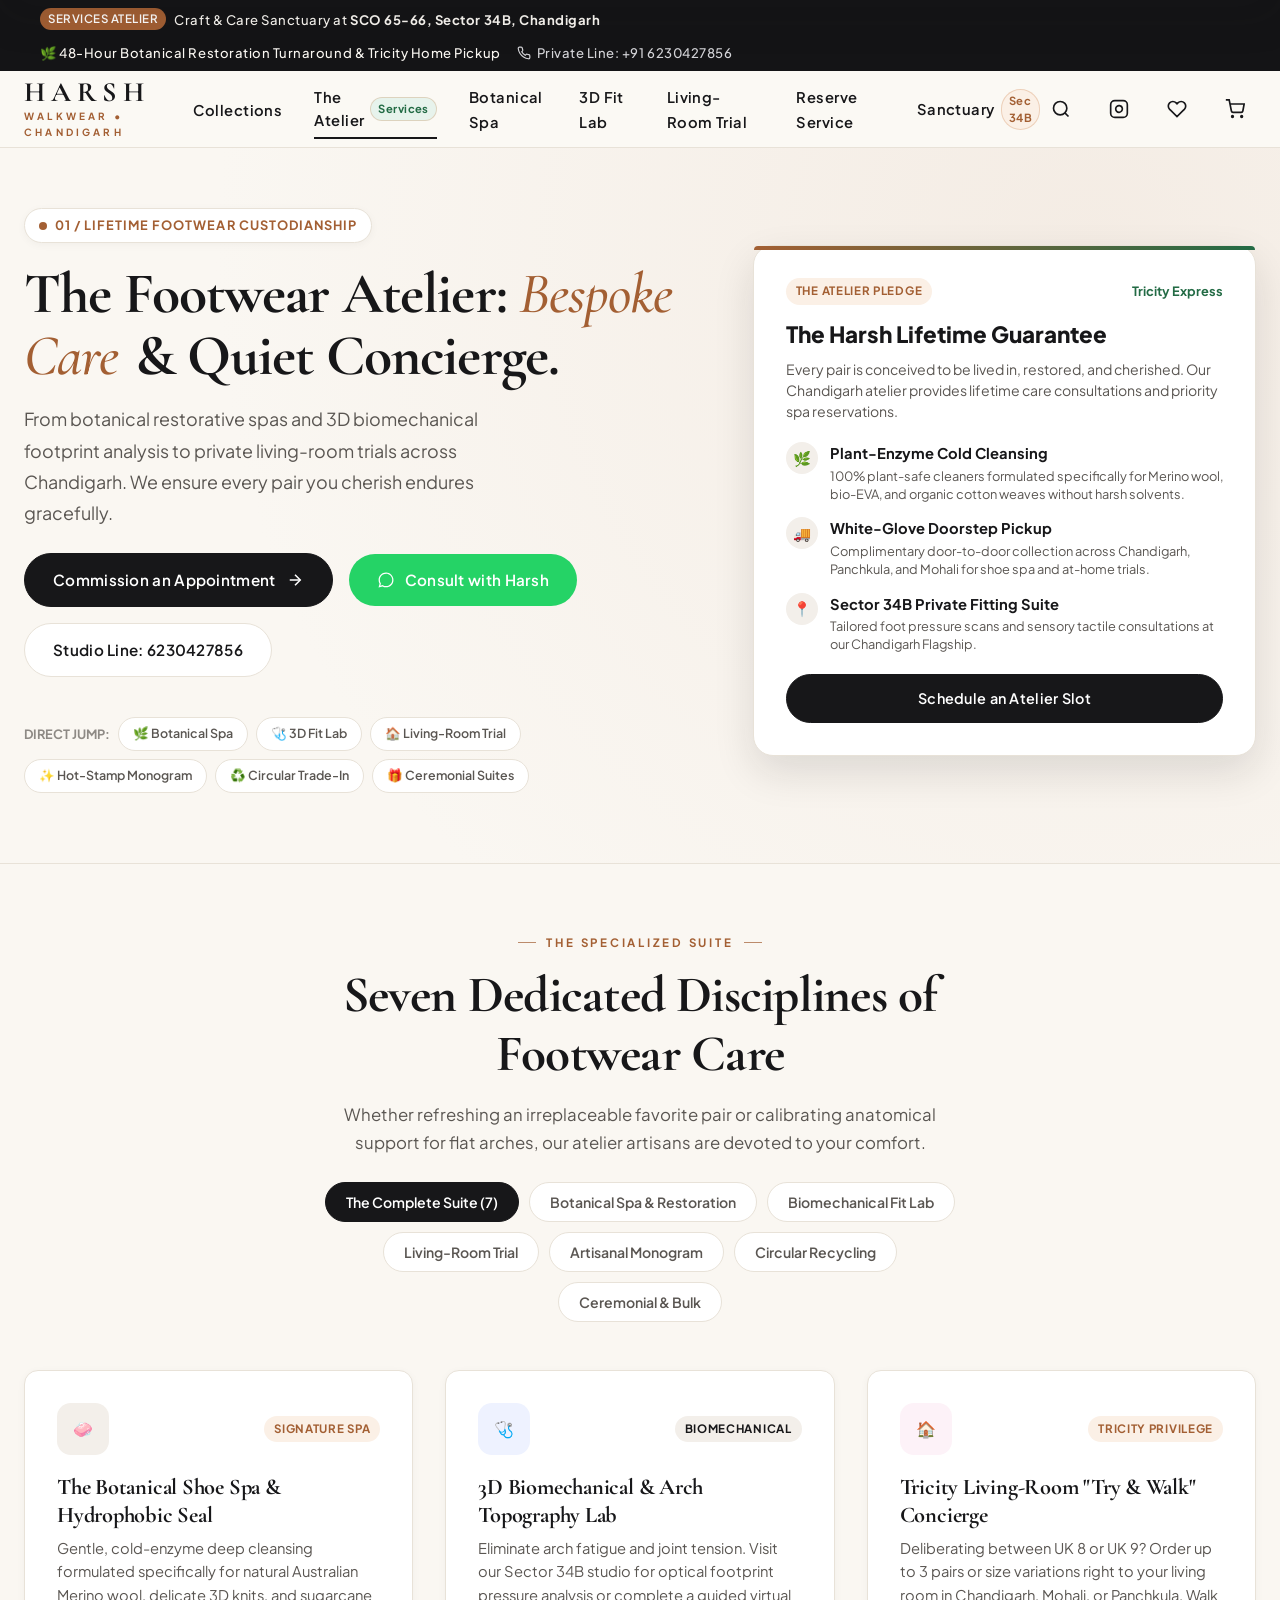
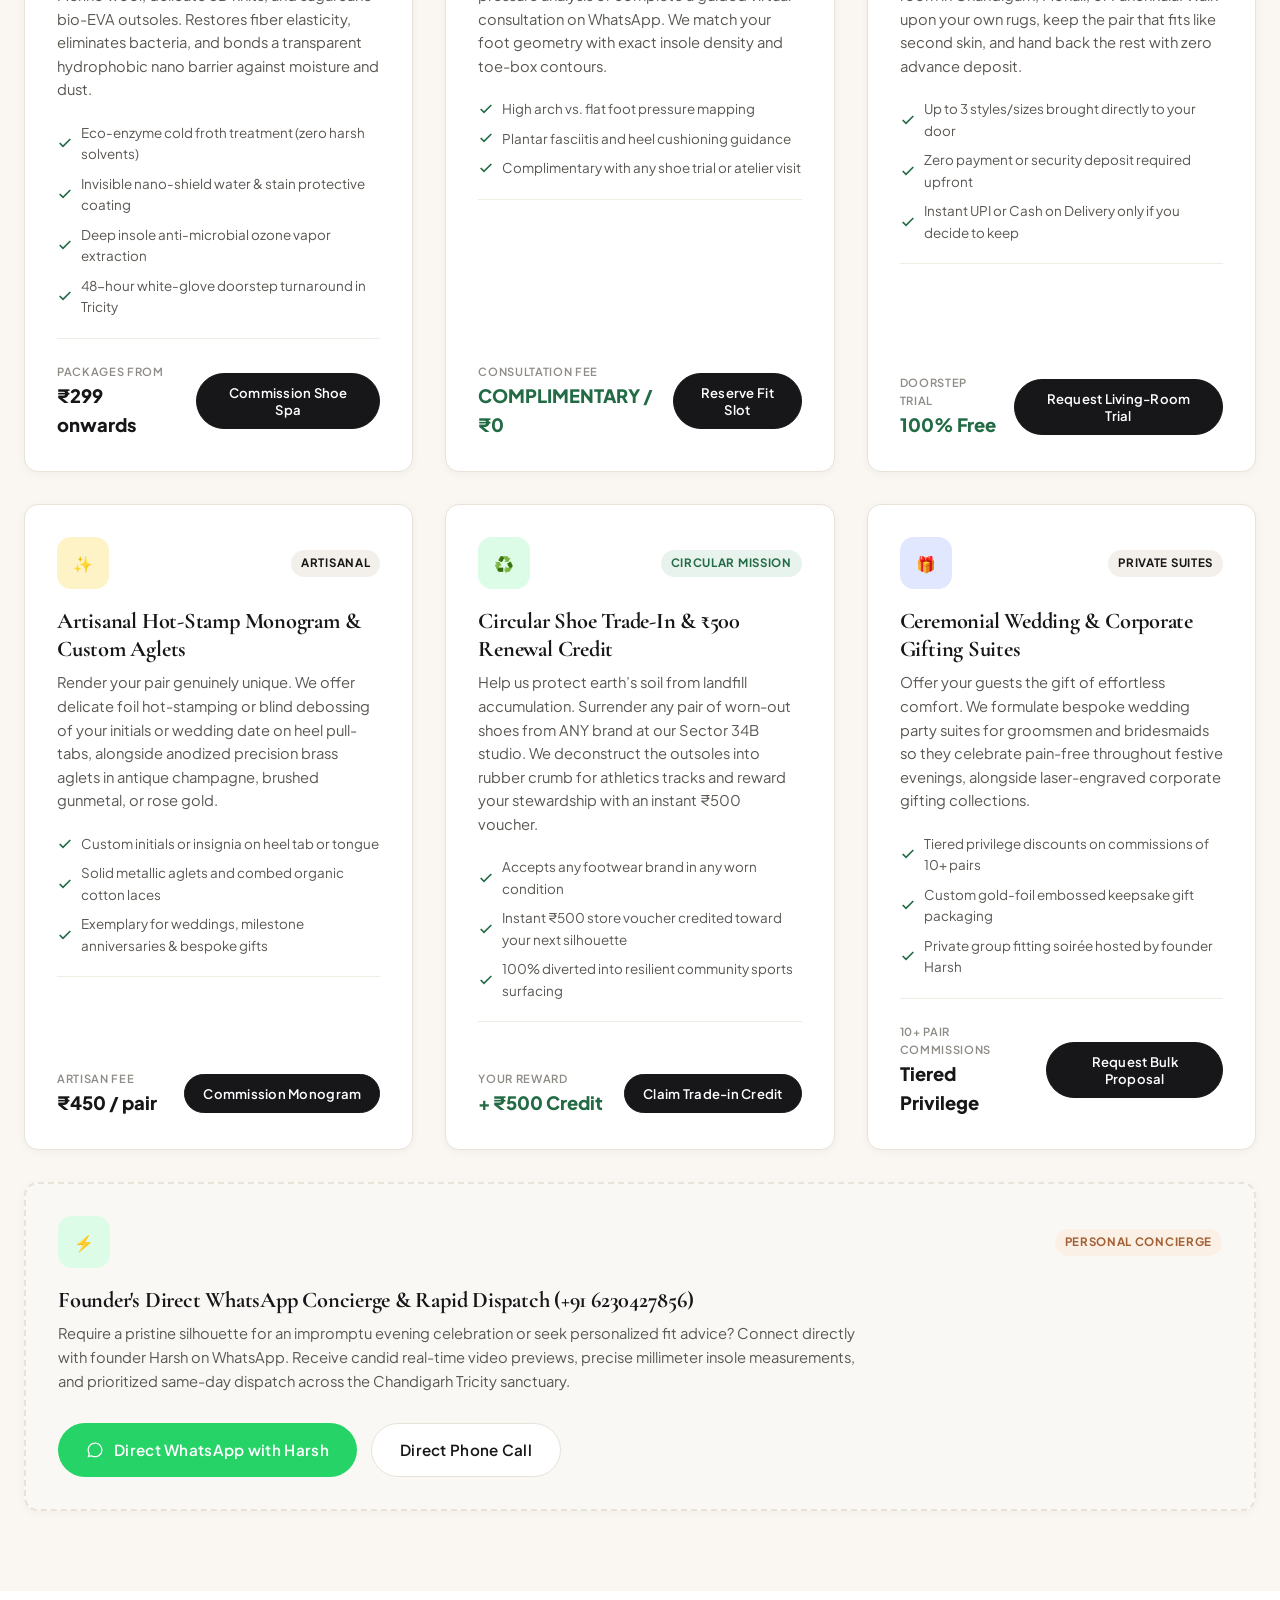
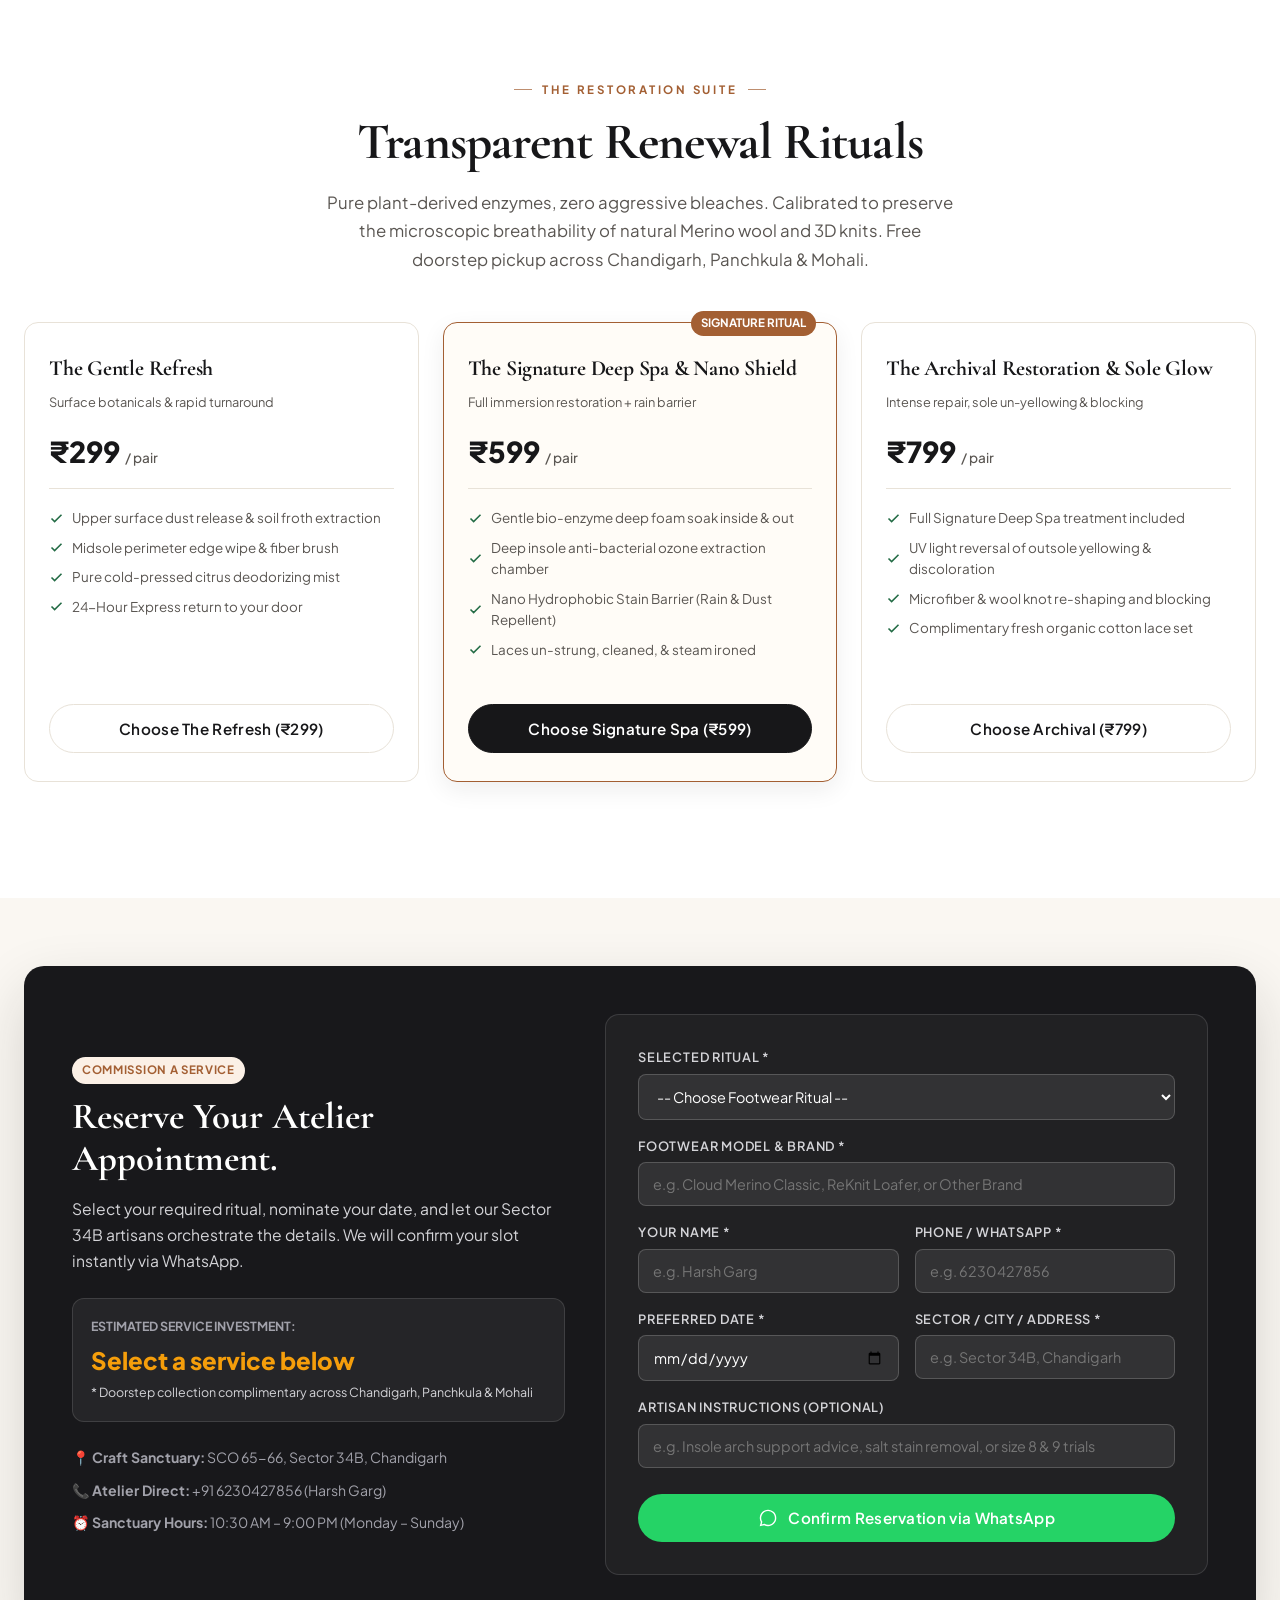
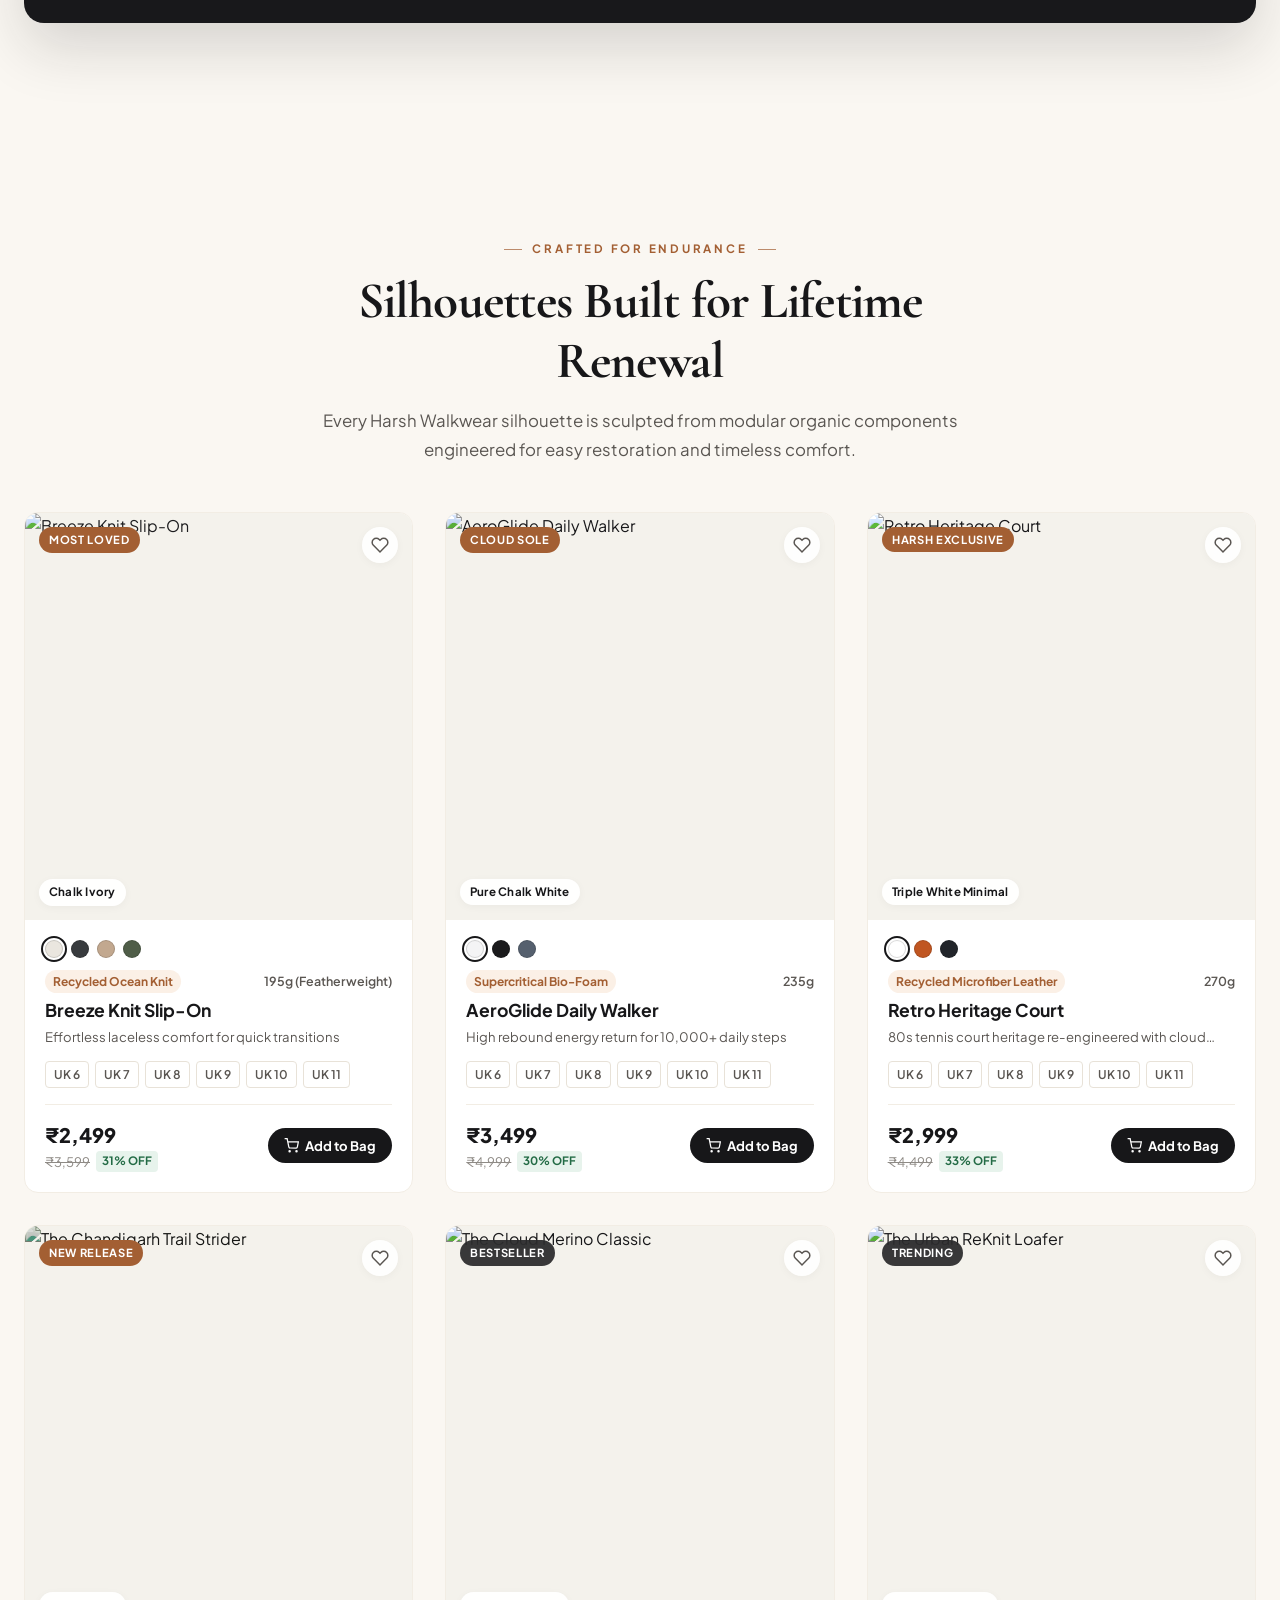
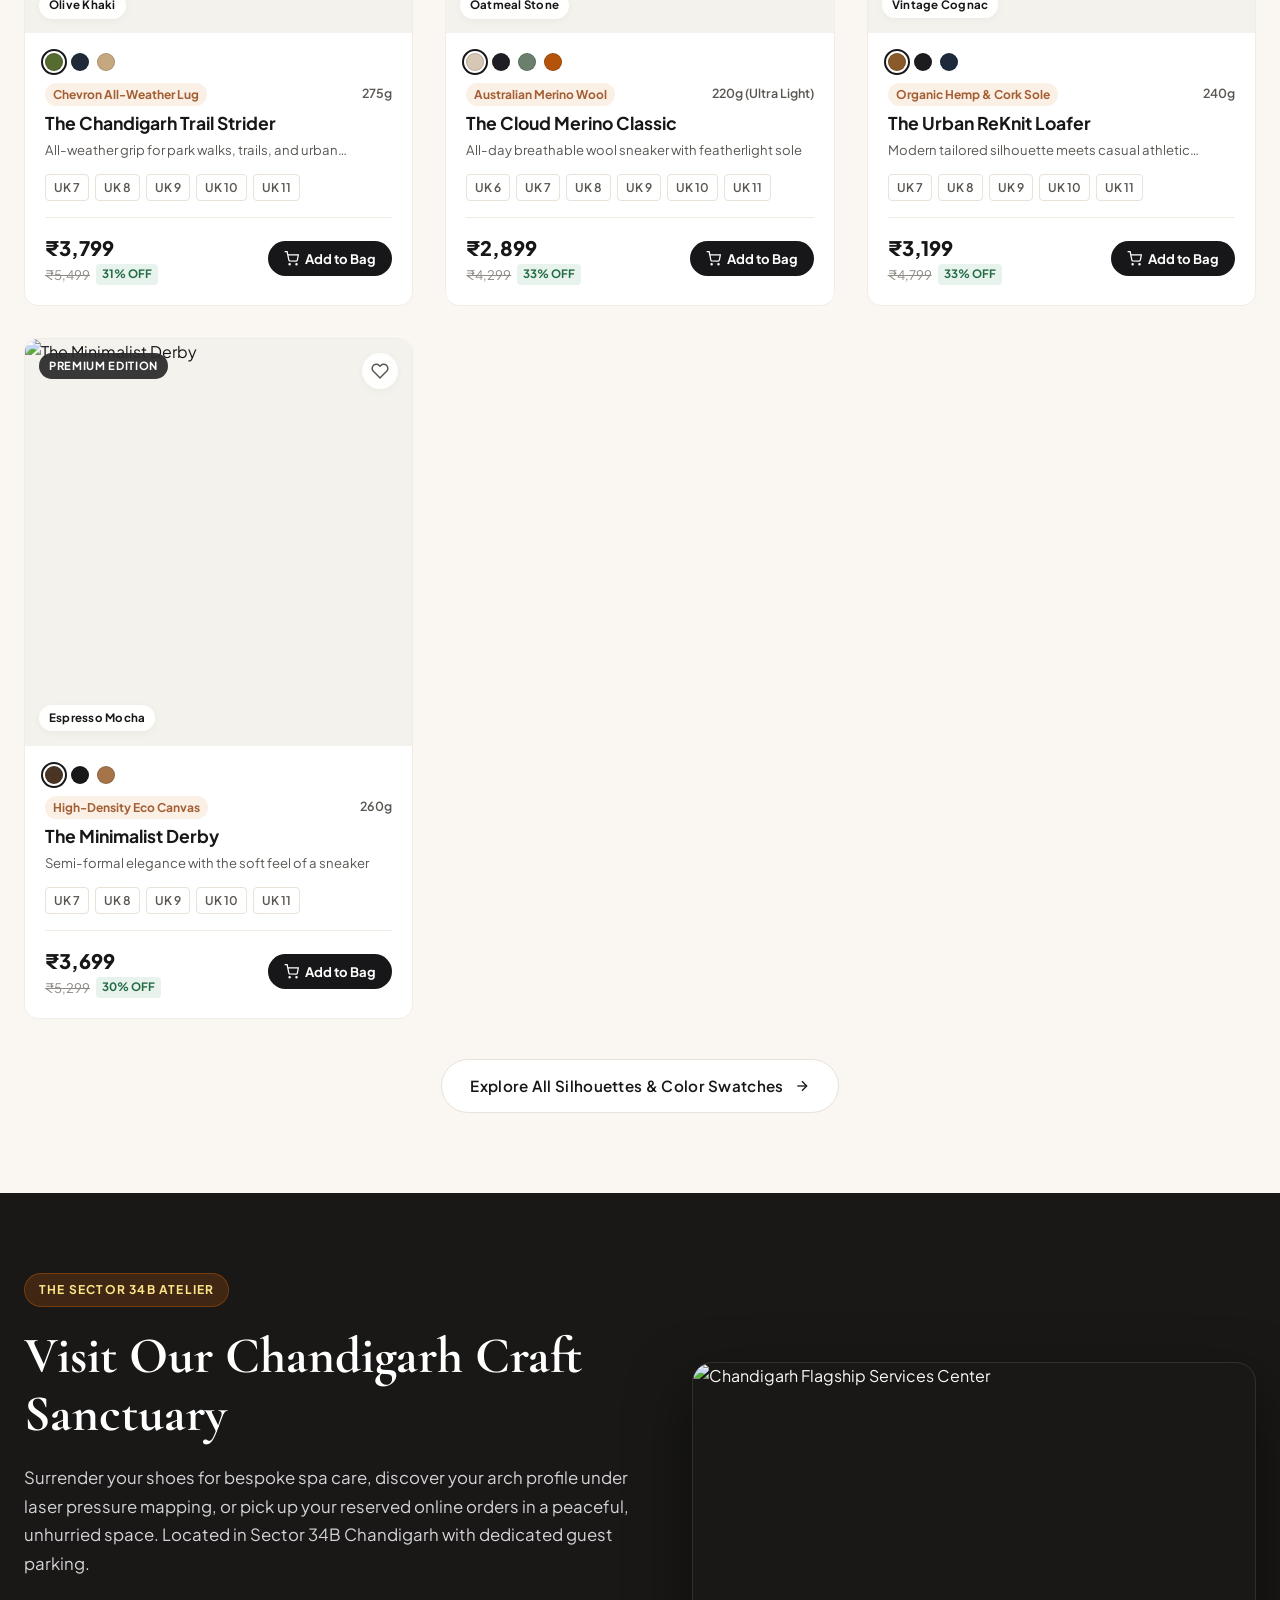
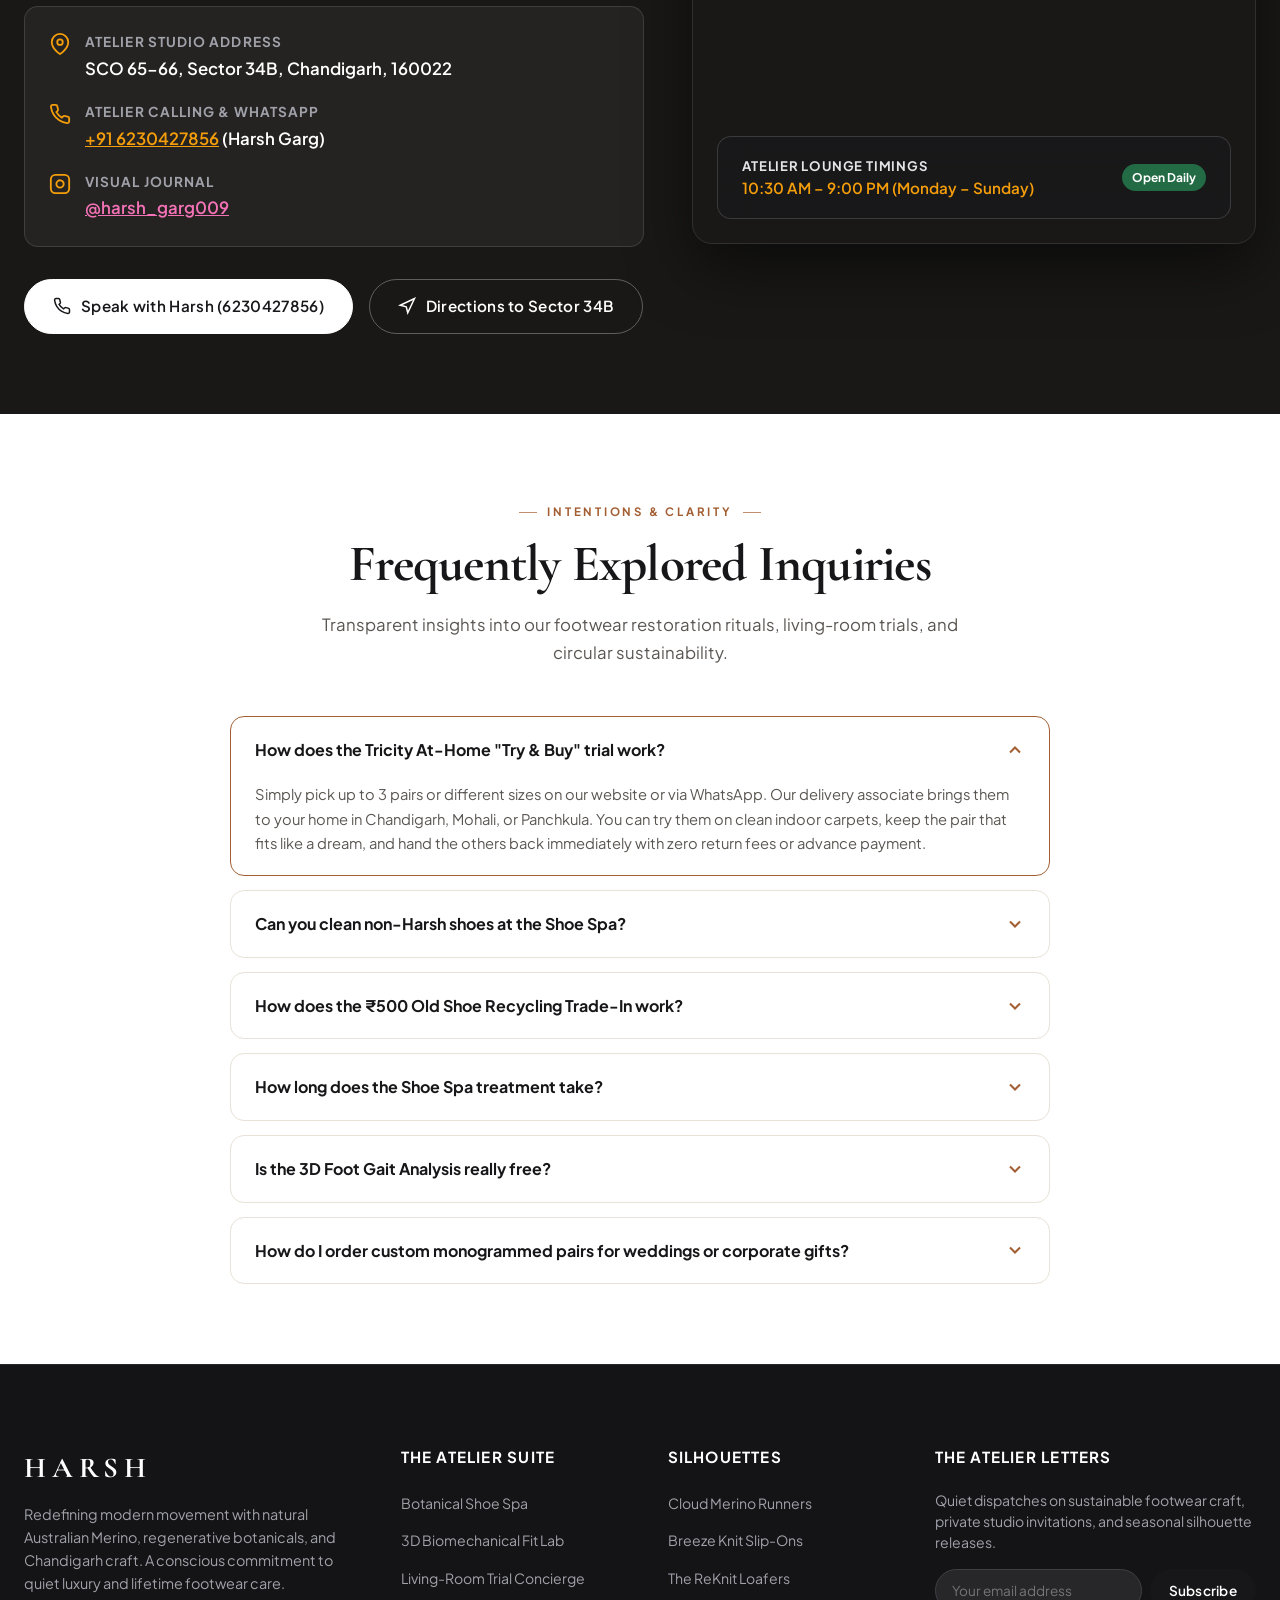
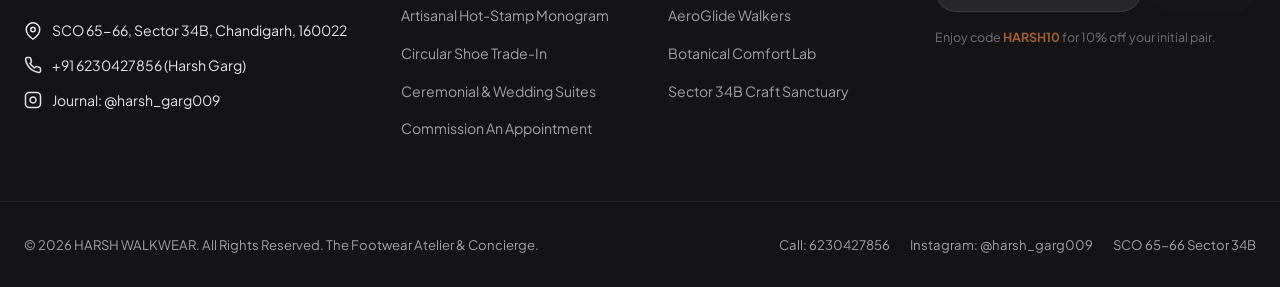
==== commit d70f1a09: "Elevate brand headings, editorial typography, and aesthetic Neeman's vibe across all pages" ====
--- a/services.html
+++ b/services.html
@@ -3,13 +3,13 @@
 <head>
   <meta charset="UTF-8">
   <meta name="viewport" content="width=device-width, initial-scale=1.0">
-  <title>Footwear Services & Concierge | HARSH Walkwear | Chandigarh</title>
-  <meta name="description" content="All footwear care and concierge services in one place: 3D Gait Fit Lab, Eco Shoe Spa, At-Home Try & Buy in Chandigarh, Custom Monogramming & Old Shoe Recycling.">
+  <title>The Footwear Atelier & Concierge — HARSH WALKWEAR | Chandigarh</title>
+  <meta name="description" content="All footwear care and concierge services in one sanctuary: 3D Gait Fit Lab, Botanical Shoe Spa, Living-Room Try & Walk in Chandigarh, Artisanal Monogramming & Circular Recycling.">
   
-  <!-- Google Fonts: Plus Jakarta Sans & Outfit -->
+  <!-- Google Fonts: Cormorant Garamond, Plus Jakarta Sans & Outfit -->
   <link rel="preconnect" href="https://fonts.googleapis.com">
   <link rel="preconnect" href="https://fonts.gstatic.com" crossorigin>
-  <link href="https://fonts.googleapis.com/css2?family=Outfit:wght@400;500;600;700;800&family=Playfair+Display:ital,wght@0,600;0,700;0,800;1,600;1,700&family=Plus+Jakarta+Sans:wght@300;400;500;600;700;800&display=swap" rel="stylesheet">
+  <link href="https://fonts.googleapis.com/css2?family=Cormorant+Garamond:ital,wght@0,400;0,500;0,600;0,700;1,400;1,500;1,600;1,700&family=Outfit:wght@400;500;600;700;800&family=Playfair+Display:ital,wght@0,600;0,700;0,800;1,600;1,700&family=Plus+Jakarta+Sans:wght@300;400;500;600;700;800&display=swap" rel="stylesheet">
   
   <!-- Custom Stylesheet -->
   <link rel="stylesheet" href="css/style.css">
@@ -22,14 +22,14 @@
   <div class="announcement-bar">
     <div class="container announcement-content">
       <div class="announcement-item">
-        <span class="announcement-badge">Services Hub</span>
-        <span>Flagship Service Center at <strong>SCO 65-66, Sector 34B, Chandigarh</strong></span>
+        <span class="announcement-badge">Services Atelier</span>
+        <span>Craft & Care Sanctuary at <strong>SCO 65-66, Sector 34B, Chandigarh</strong></span>
       </div>
       <div class="announcement-item" style="display: flex; align-items: center; gap: 16px;">
-        <span>⚡ 48-Hour Shoe Spa Turnaround & Tricity Home Pickup</span>
+        <span>🌿 48-Hour Botanical Restoration Turnaround & Tricity Home Pickup</span>
         <a href="tel:6230427856" class="announcement-phone">
           <svg width="14" height="14" viewBox="0 0 24 24" fill="none" stroke="currentColor" stroke-width="2"><path d="M22 16.92v3a2 2 0 0 1-2.18 2 19.79 19.79 0 0 1-8.63-3.07 19.5 19.5 0 0 1-6-6 19.79 19.79 0 0 1-3.07-8.67A2 2 0 0 1 4.11 2h3a2 2 0 0 1 2 1.72 12.84 12.84 0 0 0 .7 2.81 2 2 0 0 1-.45 2.11L8.09 9.91a16 16 0 0 0 6 6l1.27-1.27a2 2 0 0 1 2.11-.45 12.84 12.84 0 0 0 2.81.7A2 2 0 0 1 22 16.92z"></path></svg>
-          Direct Line: +91 6230427856
+          Private Line: +91 6230427856
         </a>
       </div>
     </div>
@@ -50,12 +50,12 @@
       <nav>
         <ul class="nav-menu">
           <li><a href="index.html#collectionSection" class="nav-link">Collections</a></li>
-          <li><a href="services.html" class="nav-link active badge-link">All Services <span class="city-tag" style="background:#DCFCE7;color:#15803D;">Hub</span></a></li>
-          <li><a href="#shoeSpaSection" class="nav-link">Shoe Spa</a></li>
+          <li><a href="services.html" class="nav-link active badge-link">The Atelier <span class="city-tag" style="background:#E7F3EC;color:#236B45;">Services</span></a></li>
+          <li><a href="#shoeSpaSection" class="nav-link">Botanical Spa</a></li>
           <li><a href="#gaitFitSection" class="nav-link">3D Fit Lab</a></li>
-          <li><a href="#tryAtHomeSection" class="nav-link">Try at Home</a></li>
-          <li><a href="#bookingSection" class="nav-link">Book Service</a></li>
-          <li><a href="index.html#flagshipSection" class="nav-link badge-link">Flagship Studio <span class="city-tag">Sec 34B</span></a></li>
+          <li><a href="#tryAtHomeSection" class="nav-link">Living-Room Trial</a></li>
+          <li><a href="#bookingSection" class="nav-link">Reserve Service</a></li>
+          <li><a href="index.html#flagshipSection" class="nav-link badge-link">Sanctuary <span class="city-tag">Sec 34B</span></a></li>
         </ul>
       </nav>
 
@@ -100,38 +100,38 @@
       <div>
         <div class="hero-tag">
           <span class="dot"></span>
-          All Footwear Care & Concierge Under One Roof
+          01 / Lifetime Footwear Custodianship
         </div>
         <h1 class="hero-title" style="font-size: clamp(2.4rem, 4.5vw, 3.8rem); margin-bottom: 16px;">
-          All Services In One Page <em>For Your Shoes</em>.
+          The Footwear Atelier: <em>Bespoke Care</em> & Quiet Concierge.
         </h1>
         <p class="hero-desc" style="margin-bottom: 24px;">
-          From bespoke 3D gait fit testing and gentle Merino wool spa restoration, to at-home trials in Chandigarh and eco-recycling credit. Harsh Walkwear delivers lifetime care for every step you take.
+          From botanical restorative spas and 3D biomechanical footprint analysis to private living-room trials across Chandigarh. We ensure every pair you cherish endures gracefully.
         </p>
 
         <div class="hero-cta-group">
           <a href="#bookingSection" class="btn btn-primary">
-            Book a Service Now
+            Commission an Appointment
             <svg width="18" height="18" viewBox="0 0 24 24" fill="none" stroke="currentColor" stroke-width="2"><line x1="5" y1="12" x2="19" y2="12"></line><polyline points="12 5 19 12 12 19"></polyline></svg>
           </a>
           <a href="https://wa.me/916230427856?text=Hi%20Harsh!%20I'd%20like%20to%20inquire%20about%20your%20footwear%20services" target="_blank" class="btn btn-whatsapp">
             <svg width="18" height="18" viewBox="0 0 24 24" fill="currentColor"><path d="M12.04 2C6.58 2 2.13 6.45 2.13 11.91C2.13 13.66 2.59 15.36 3.45 16.86L2.05 22L7.3 20.62C8.75 21.41 10.38 21.83 12.04 21.83C17.5 21.83 21.95 17.38 21.95 11.92C21.95 9.27 20.92 6.78 19.05 4.91C17.18 3.03 14.69 2 12.04 2M12.05 3.67C14.25 3.67 16.31 4.53 17.87 6.09C19.42 7.65 20.28 9.72 20.28 11.92C20.28 16.46 16.58 20.15 12.04 20.15C10.56 20.15 9.11 19.76 7.85 19L7.55 18.83L4.43 19.65L5.26 16.61L5.06 16.29C4.24 14.99 3.8 13.47 3.8 11.91C3.81 7.37 7.5 3.67 12.05 3.67Z"/></svg>
-            Chat with Harsh
+            Consult with Harsh
           </a>
           <a href="tel:6230427856" class="btn btn-secondary">
-            Call: 6230427856
+            Studio Line: 6230427856
           </a>
         </div>
 
         <!-- Service Jump Pills -->
         <div class="service-jump-pills">
-          <span style="font-size: 0.8rem; font-weight: 700; color: var(--text-muted); text-transform: uppercase;">Quick Jump:</span>
-          <a href="#shoeSpaSection" class="jump-pill">🧼 Eco Shoe Spa</a>
+          <span style="font-size: 0.8rem; font-weight: 700; color: var(--text-muted); text-transform: uppercase;">Direct Jump:</span>
+          <a href="#shoeSpaSection" class="jump-pill">🌿 Botanical Spa</a>
           <a href="#gaitFitSection" class="jump-pill">🩺 3D Fit Lab</a>
-          <a href="#tryAtHomeSection" class="jump-pill">🏠 Try At Home</a>
-          <a href="#monogramSection" class="jump-pill">🎨 Custom Monogram</a>
-          <a href="#ecoRecycleSection" class="jump-pill">♻️ ₹500 Trade-in</a>
-          <a href="#corporateSection" class="jump-pill">🎁 Bulk & Weddings</a>
+          <a href="#tryAtHomeSection" class="jump-pill">🏠 Living-Room Trial</a>
+          <a href="#monogramSection" class="jump-pill">✨ Hot-Stamp Monogram</a>
+          <a href="#ecoRecycleSection" class="jump-pill">♻️ Circular Trade-In</a>
+          <a href="#corporateSection" class="jump-pill">🎁 Ceremonial Suites</a>
         </div>
       </div>
 
@@ -139,42 +139,42 @@
       <div>
         <div class="services-hero-card">
           <div style="display: flex; align-items: center; justify-content: space-between; margin-bottom: 12px;">
-            <span class="service-badge featured">Flagship Privilege</span>
+            <span class="service-badge featured">The Atelier Pledge</span>
             <span style="font-size: 0.8rem; font-weight: 700; color: var(--brand-green);">Tricity Express</span>
           </div>
-          <h3 style="font-size: 1.4rem; font-weight: 800; color: var(--text-primary);">The Harsh Care Guarantee</h3>
+          <h3 style="font-size: 1.4rem; font-weight: 800; color: var(--text-primary);">The Harsh Lifetime Guarantee</h3>
           <p style="font-size: 0.88rem; color: var(--text-secondary); line-height: 1.5; margin-top: 6px;">
-            Every shoe purchase includes complimentary lifetime concierge support, cleaning advice, and preferential spa rates at our Sector 34B Chandigarh studio.
+            Every pair is conceived to be lived in, restored, and cherished. Our Chandigarh atelier provides lifetime care consultations and priority spa reservations.
           </p>
 
           <div class="service-feature-list">
             <div class="service-feature-item">
-              <div class="service-feature-icon">✨</div>
+              <div class="service-feature-icon">🌿</div>
               <div class="service-feature-text">
-                <h5>Gentle Bio-Organic Cleaning</h5>
-                <p>100% plant-safe cleaners formulated specifically for Merino wool, bio-EVA, and organic cotton weaves.</p>
+                <h5>Plant-Enzyme Cold Cleansing</h5>
+                <p>100% plant-safe cleaners formulated specifically for Merino wool, bio-EVA, and organic cotton weaves without harsh solvents.</p>
               </div>
             </div>
 
             <div class="service-feature-item">
               <div class="service-feature-icon" style="color: var(--brand-green);">🚚</div>
               <div class="service-feature-text">
-                <h5>Doorstep Pickup & Delivery</h5>
-                <p>Free pickup across Chandigarh, Panchkula, and Mohali for shoe spa and at-home trials.</p>
+                <h5>White-Glove Doorstep Pickup</h5>
+                <p>Complimentary door-to-door collection across Chandigarh, Panchkula, and Mohali for shoe spa and at-home trials.</p>
               </div>
             </div>
 
             <div class="service-feature-item">
               <div class="service-feature-icon" style="color: #6366F1;">📍</div>
               <div class="service-feature-text">
-                <h5>In-Person Sector 34B Experience</h5>
-                <p>Private fitting trials with bespoke foot pressure mapping at our Chandigarh Flagship.</p>
+                <h5>Sector 34B Private Fitting Suite</h5>
+                <p>Tailored foot pressure scans and sensory tactile consultations at our Chandigarh Flagship.</p>
               </div>
             </div>
           </div>
 
           <a href="#bookingSection" class="btn btn-primary" style="width: 100%; padding: 12px; font-size: 0.9rem;">
-            Schedule a Service Slot
+            Schedule an Atelier Slot
           </a>
         </div>
       </div>
@@ -187,21 +187,21 @@
   <section class="section" id="allServicesSection" style="padding-top: 60px;">
     <div class="container">
       <div class="section-header">
-        <span class="section-eyebrow">Our Full Suite</span>
-        <h2 class="section-title">Explore All 7 Specialized Services</h2>
+        <span class="section-eyebrow">The Specialized Suite</span>
+        <h2 class="section-title">Seven Dedicated Disciplines of Footwear Care</h2>
         <p class="section-subtitle">
-          Whether you need a refresh for your favorite pair or custom sizing for bunions and flat arches, we have you covered.
+          Whether refreshing an irreplaceable favorite pair or calibrating anatomical support for flat arches, our atelier artisans are devoted to your comfort.
         </p>
 
         <!-- Service Category Tabs -->
         <div class="category-tabs" style="justify-content: center; margin-top: 24px;">
-          <button class="cat-btn service-filter-btn active" data-service-category="all">All Services (7)</button>
-          <button class="cat-btn service-filter-btn" data-service-category="spa">Shoe Spa & Care</button>
-          <button class="cat-btn service-filter-btn" data-service-category="fit">Custom Sizing Lab</button>
-          <button class="cat-btn service-filter-btn" data-service-category="home">Try At Home</button>
-          <button class="cat-btn service-filter-btn" data-service-category="custom">Personalization</button>
-          <button class="cat-btn service-filter-btn" data-service-category="eco">Eco-Recycling</button>
-          <button class="cat-btn service-filter-btn" data-service-category="bulk">Bulk & Events</button>
+          <button class="cat-btn service-filter-btn active" data-service-category="all">The Complete Suite (7)</button>
+          <button class="cat-btn service-filter-btn" data-service-category="spa">Botanical Spa & Restoration</button>
+          <button class="cat-btn service-filter-btn" data-service-category="fit">Biomechanical Fit Lab</button>
+          <button class="cat-btn service-filter-btn" data-service-category="home">Living-Room Trial</button>
+          <button class="cat-btn service-filter-btn" data-service-category="custom">Artisanal Monogram</button>
+          <button class="cat-btn service-filter-btn" data-service-category="eco">Circular Recycling</button>
+          <button class="cat-btn service-filter-btn" data-service-category="bulk">Ceremonial & Bulk</button>
         </div>
       </div>
 
@@ -212,28 +212,28 @@
         <article class="service-main-card" data-category="spa" id="shoeSpaSection">
           <div class="service-card-top">
             <div class="service-icon-box">🧼</div>
-            <span class="service-badge featured">Most Popular</span>
-          </div>
-          <h3>The Harsh Shoe Spa & Nano-Restoration</h3>
+            <span class="service-badge featured">Signature Spa</span>
+          </div>
+          <h3>The Botanical Shoe Spa & Hydrophobic Seal</h3>
           <p class="service-desc">
-            Gentle, zero-harsh chemical deep cleaning specialized for natural Merino wool, delicate 3D knits, and sugarcane bio-EVA outsoles. Restores color vibrance, eliminates odors, and adds a hydrophobic stain-repellent layer.
+            Gentle, cold-enzyme deep cleansing formulated specifically for natural Australian Merino wool, delicate 3D knits, and sugarcane bio-EVA outsoles. Restores fiber elasticity, eliminates bacteria, and bonds a transparent hydrophobic nano barrier against moisture and dust.
           </p>
           <ul class="service-perks-list">
             <li>
               <svg width="16" height="16" viewBox="0 0 24 24" fill="none" stroke="currentColor" stroke-width="2.5"><polyline points="20 6 9 17 4 12"></polyline></svg>
-              Eco-enzyme cold foam treatment
-            </li>
-            <li>
-              <svg width="16" height="16" viewBox="0 0 24 24" fill="none" stroke="currentColor" stroke-width="2.5"><polyline points="20 6 9 17 4 12"></polyline></svg>
-              Nano-shield water & dust repellent coating
-            </li>
-            <li>
-              <svg width="16" height="16" viewBox="0 0 24 24" fill="none" stroke="currentColor" stroke-width="2.5"><polyline points="20 6 9 17 4 12"></polyline></svg>
-              Deep insole anti-microbial ozone sanitization
-            </li>
-            <li>
-              <svg width="16" height="16" viewBox="0 0 24 24" fill="none" stroke="currentColor" stroke-width="2.5"><polyline points="20 6 9 17 4 12"></polyline></svg>
-              48-hour doorstep turnaround in Tricity
+              Eco-enzyme cold froth treatment (zero harsh solvents)
+            </li>
+            <li>
+              <svg width="16" height="16" viewBox="0 0 24 24" fill="none" stroke="currentColor" stroke-width="2.5"><polyline points="20 6 9 17 4 12"></polyline></svg>
+              Invisible nano-shield water & stain protective coating
+            </li>
+            <li>
+              <svg width="16" height="16" viewBox="0 0 24 24" fill="none" stroke="currentColor" stroke-width="2.5"><polyline points="20 6 9 17 4 12"></polyline></svg>
+              Deep insole anti-microbial ozone vapor extraction
+            </li>
+            <li>
+              <svg width="16" height="16" viewBox="0 0 24 24" fill="none" stroke="currentColor" stroke-width="2.5"><polyline points="20 6 9 17 4 12"></polyline></svg>
+              48-hour white-glove doorstep turnaround in Tricity
             </li>
           </ul>
           <div class="service-card-footer">
@@ -242,7 +242,7 @@
               <span class="service-price-val">₹299 onwards</span>
             </div>
             <button class="btn btn-primary" onclick="selectServiceAndScroll('spa-deep')" style="padding: 10px 18px; font-size: 0.82rem;">
-              Book Shoe Spa
+              Commission Shoe Spa
             </button>
           </div>
         </article>
@@ -253,9 +253,9 @@
             <div class="service-icon-box" style="background: #EEF2FF; color: #4F46E5;">🩺</div>
             <span class="service-badge">Biomechanical</span>
           </div>
-          <h3>3D Foot Pressure & Biomechanical Fit Lab</h3>
+          <h3>3D Biomechanical & Arch Topography Lab</h3>
           <p class="service-desc">
-            Eliminate arch pain and heel spurs. Visit our Sector 34B studio for optical footprint pressure analysis or complete a virtual gait analysis on WhatsApp. We match you with the precise insole density and toe-box width.
+            Eliminate arch fatigue and joint tension. Visit our Sector 34B studio for optical footprint pressure analysis or complete a guided virtual consultation on WhatsApp. We match your foot geometry with exact insole density and toe-box contours.
           </p>
           <ul class="service-perks-list">
             <li>
@@ -268,13 +268,13 @@
             </li>
             <li>
               <svg width="16" height="16" viewBox="0 0 24 24" fill="none" stroke="currentColor" stroke-width="2.5"><polyline points="20 6 9 17 4 12"></polyline></svg>
-              Free with any shoe trial or purchase
+              Complimentary with any shoe trial or atelier visit
             </li>
           </ul>
           <div class="service-card-footer">
             <div class="service-price-tag">
               <span class="service-price-label">Consultation Fee</span>
-              <span class="service-price-val" style="color: var(--brand-green);">FREE / ₹0</span>
+              <span class="service-price-val" style="color: var(--brand-green);">COMPLIMENTARY / ₹0</span>
             </div>
             <button class="btn btn-primary" onclick="selectServiceAndScroll('gait-analysis')" style="padding: 10px 18px; font-size: 0.82rem;">
               Reserve Fit Slot
@@ -286,33 +286,33 @@
         <article class="service-main-card" data-category="home" id="tryAtHomeSection">
           <div class="service-card-top">
             <div class="service-icon-box" style="background: #FDF2F8; color: #DB2777;">🏠</div>
-            <span class="service-badge featured">Tricity Exclusive</span>
-          </div>
-          <h3>Tricity At-Home "Try & Buy" Concierge</h3>
+            <span class="service-badge featured">Tricity Privilege</span>
+          </div>
+          <h3>Tricity Living-Room "Try & Walk" Concierge</h3>
           <p class="service-desc">
-            Unsure between UK 8 or UK 9? Order up to 3 pairs or size variations right to your living room in Chandigarh, Mohali, or Panchkula. Walk on carpets, keep what fits, and return the rest with zero advance payment.
+            Deliberating between UK 8 or UK 9? Order up to 3 pairs or size variations right to your living room in Chandigarh, Mohali, or Panchkula. Walk upon your own rugs, keep the pair that fits like second skin, and hand back the rest with zero advance deposit.
           </p>
           <ul class="service-perks-list">
             <li>
               <svg width="16" height="16" viewBox="0 0 24 24" fill="none" stroke="currentColor" stroke-width="2.5"><polyline points="20 6 9 17 4 12"></polyline></svg>
-              Up to 3 styles/sizes brought to your doorstep
-            </li>
-            <li>
-              <svg width="16" height="16" viewBox="0 0 24 24" fill="none" stroke="currentColor" stroke-width="2.5"><polyline points="20 6 9 17 4 12"></polyline></svg>
-              Zero payment required upfront
-            </li>
-            <li>
-              <svg width="16" height="16" viewBox="0 0 24 24" fill="none" stroke="currentColor" stroke-width="2.5"><polyline points="20 6 9 17 4 12"></polyline></svg>
-              Instant UPI or Cash on Delivery at your door
+              Up to 3 styles/sizes brought directly to your door
+            </li>
+            <li>
+              <svg width="16" height="16" viewBox="0 0 24 24" fill="none" stroke="currentColor" stroke-width="2.5"><polyline points="20 6 9 17 4 12"></polyline></svg>
+              Zero payment or security deposit required upfront
+            </li>
+            <li>
+              <svg width="16" height="16" viewBox="0 0 24 24" fill="none" stroke="currentColor" stroke-width="2.5"><polyline points="20 6 9 17 4 12"></polyline></svg>
+              Instant UPI or Cash on Delivery only if you decide to keep
             </li>
           </ul>
           <div class="service-card-footer">
             <div class="service-price-tag">
-              <span class="service-price-label">Home Trial</span>
+              <span class="service-price-label">Doorstep Trial</span>
               <span class="service-price-val" style="color: var(--brand-green);">100% Free</span>
             </div>
             <button class="btn btn-primary" onclick="selectServiceAndScroll('try-at-home')" style="padding: 10px 18px; font-size: 0.82rem;">
-              Request Home Trial
+              Request Living-Room Trial
             </button>
           </div>
         </article>
@@ -320,34 +320,34 @@
         <!-- SERVICE 4: CUSTOM MONOGRAMMING -->
         <article class="service-main-card" data-category="custom" id="monogramSection">
           <div class="service-card-top">
-            <div class="service-icon-box" style="background: #FEF3C7; color: #D97706;">🎨</div>
-            <span class="service-badge">Bespoke</span>
-          </div>
-          <h3>Bespoke Monogramming & Custom Aglets</h3>
+            <div class="service-icon-box" style="background: #FEF3C7; color: #D97706;">✨</div>
+            <span class="service-badge">Artisanal</span>
+          </div>
+          <h3>Artisanal Hot-Stamp Monogram & Custom Aglets</h3>
           <p class="service-desc">
-            Make your shoes exclusively yours. We offer precision laser embossing of your initials or date on leather heel counters, contrast pull tabs, and custom anodized metallic shoelace aglets (gold, gunmetal, rose).
+            Render your pair genuinely unique. We offer delicate foil hot-stamping or blind debossing of your initials or wedding date on heel pull-tabs, alongside anodized precision brass aglets in antique champagne, brushed gunmetal, or rose gold.
           </p>
           <ul class="service-perks-list">
             <li>
               <svg width="16" height="16" viewBox="0 0 24 24" fill="none" stroke="currentColor" stroke-width="2.5"><polyline points="20 6 9 17 4 12"></polyline></svg>
-              Custom initials embossing on heel or tongue
-            </li>
-            <li>
-              <svg width="16" height="16" viewBox="0 0 24 24" fill="none" stroke="currentColor" stroke-width="2.5"><polyline points="20 6 9 17 4 12"></polyline></svg>
-              Premium metallic aglets and organic lace pairs
-            </li>
-            <li>
-              <svg width="16" height="16" viewBox="0 0 24 24" fill="none" stroke="currentColor" stroke-width="2.5"><polyline points="20 6 9 17 4 12"></polyline></svg>
-              Ideal for milestone birthdays, weddings, & gifts
+              Custom initials or insignia on heel tab or tongue
+            </li>
+            <li>
+              <svg width="16" height="16" viewBox="0 0 24 24" fill="none" stroke="currentColor" stroke-width="2.5"><polyline points="20 6 9 17 4 12"></polyline></svg>
+              Solid metallic aglets and combed organic cotton laces
+            </li>
+            <li>
+              <svg width="16" height="16" viewBox="0 0 24 24" fill="none" stroke="currentColor" stroke-width="2.5"><polyline points="20 6 9 17 4 12"></polyline></svg>
+              Exemplary for weddings, milestone anniversaries & bespoke gifts
             </li>
           </ul>
           <div class="service-card-footer">
             <div class="service-price-tag">
-              <span class="service-price-label">Customization</span>
+              <span class="service-price-label">Artisan Fee</span>
               <span class="service-price-val">₹450 / pair</span>
             </div>
             <button class="btn btn-primary" onclick="selectServiceAndScroll('monogramming')" style="padding: 10px 18px; font-size: 0.82rem;">
-              Customize Pair
+              Commission Monogram
             </button>
           </div>
         </article>
@@ -356,33 +356,33 @@
         <article class="service-main-card" data-category="eco" id="ecoRecycleSection">
           <div class="service-card-top">
             <div class="service-icon-box" style="background: #DCFCE7; color: #15803D;">♻️</div>
-            <span class="service-badge eco">Eco Mission</span>
-          </div>
-          <h3>Old Shoe Trade-In & ₹500 Recycling Voucher</h3>
+            <span class="service-badge eco">Circular Mission</span>
+          </div>
+          <h3>Circular Shoe Trade-In & ₹500 Renewal Credit</h3>
           <p class="service-desc">
-            Help us keep shoes out of municipal landfills. Bring or courier any worn-out shoe from ANY brand to our Sector 34B studio. We responsibly deconstruct the rubber for sports tracks and grant you an instant ₹500 voucher.
+            Help us protect earth’s soil from landfill accumulation. Surrender any pair of worn-out shoes from ANY brand at our Sector 34B studio. We deconstruct the outsoles into rubber crumb for athletics tracks and reward your stewardship with an instant ₹500 voucher.
           </p>
           <ul class="service-perks-list">
             <li>
               <svg width="16" height="16" viewBox="0 0 24 24" fill="none" stroke="currentColor" stroke-width="2.5"><polyline points="20 6 9 17 4 12"></polyline></svg>
-              Accepts any footwear brand in any condition
-            </li>
-            <li>
-              <svg width="16" height="16" viewBox="0 0 24 24" fill="none" stroke="currentColor" stroke-width="2.5"><polyline points="20 6 9 17 4 12"></polyline></svg>
-              Instant ₹500 store voucher towards your next pair
-            </li>
-            <li>
-              <svg width="16" height="16" viewBox="0 0 24 24" fill="none" stroke="currentColor" stroke-width="2.5"><polyline points="20 6 9 17 4 12"></polyline></svg>
-              100% diverted into recycled playground flooring
+              Accepts any footwear brand in any worn condition
+            </li>
+            <li>
+              <svg width="16" height="16" viewBox="0 0 24 24" fill="none" stroke="currentColor" stroke-width="2.5"><polyline points="20 6 9 17 4 12"></polyline></svg>
+              Instant ₹500 store voucher credited toward your next silhouette
+            </li>
+            <li>
+              <svg width="16" height="16" viewBox="0 0 24 24" fill="none" stroke="currentColor" stroke-width="2.5"><polyline points="20 6 9 17 4 12"></polyline></svg>
+              100% diverted into resilient community sports surfacing
             </li>
           </ul>
           <div class="service-card-footer">
             <div class="service-price-tag">
-              <span class="service-price-label">You Receive</span>
+              <span class="service-price-label">Your Reward</span>
               <span class="service-price-val" style="color: var(--brand-green);">+ ₹500 Credit</span>
             </div>
             <button class="btn btn-primary" onclick="selectServiceAndScroll('eco-exchange')" style="padding: 10px 18px; font-size: 0.82rem;">
-              Claim Voucher
+              Claim Trade-in Credit
             </button>
           </div>
         </article>
@@ -391,33 +391,33 @@
         <article class="service-main-card" data-category="bulk" id="corporateSection">
           <div class="service-card-top">
             <div class="service-icon-box" style="background: #E0E7FF; color: #3730A3;">🎁</div>
-            <span class="service-badge">Bulk Suite</span>
-          </div>
-          <h3>Corporate Gifting & Wedding Party Suite</h3>
+            <span class="service-badge">Private Suites</span>
+          </div>
+          <h3>Ceremonial Wedding & Corporate Gifting Suites</h3>
           <p class="service-desc">
-            Give the gift of cloud comfort. We create customized corporate footwear packages with engraved logo boxes, and bridal party comfort suites so groomsmen and bridesmaids can celebrate barefoot-free all night.
+            Offer your guests the gift of effortless comfort. We formulate bespoke wedding party suites for groomsmen and bridesmaids so they celebrate pain-free throughout festive evenings, alongside laser-engraved corporate gifting collections.
           </p>
           <ul class="service-perks-list">
             <li>
               <svg width="16" height="16" viewBox="0 0 24 24" fill="none" stroke="currentColor" stroke-width="2.5"><polyline points="20 6 9 17 4 12"></polyline></svg>
-              Tiered pricing discounts on orders over 10+ pairs
-            </li>
-            <li>
-              <svg width="16" height="16" viewBox="0 0 24 24" fill="none" stroke="currentColor" stroke-width="2.5"><polyline points="20 6 9 17 4 12"></polyline></svg>
-              Custom foil branded luxury unboxing packaging
-            </li>
-            <li>
-              <svg width="16" height="16" viewBox="0 0 24 24" fill="none" stroke="currentColor" stroke-width="2.5"><polyline points="20 6 9 17 4 12"></polyline></svg>
-              Dedicated fitting session hosted by Harsh
+              Tiered privilege discounts on commissions of 10+ pairs
+            </li>
+            <li>
+              <svg width="16" height="16" viewBox="0 0 24 24" fill="none" stroke="currentColor" stroke-width="2.5"><polyline points="20 6 9 17 4 12"></polyline></svg>
+              Custom gold-foil embossed keepsake gift packaging
+            </li>
+            <li>
+              <svg width="16" height="16" viewBox="0 0 24 24" fill="none" stroke="currentColor" stroke-width="2.5"><polyline points="20 6 9 17 4 12"></polyline></svg>
+              Private group fitting soirée hosted by founder Harsh
             </li>
           </ul>
           <div class="service-card-footer">
             <div class="service-price-tag">
-              <span class="service-price-label">Orders 10+ pairs</span>
-              <span class="service-price-val">Special Tiered</span>
+              <span class="service-price-label">10+ Pair Commissions</span>
+              <span class="service-price-val">Tiered Privilege</span>
             </div>
             <button class="btn btn-primary" onclick="selectServiceAndScroll('corporate-wedding')" style="padding: 10px 18px; font-size: 0.82rem;">
-              Get Bulk Quote
+              Request Bulk Proposal
             </button>
           </div>
         </article>
@@ -426,16 +426,16 @@
         <article class="service-main-card" data-category="home" style="grid-column: 1 / -1; background: #FAF8F5; border: 2px dashed var(--border-light);">
           <div class="service-card-top">
             <div class="service-icon-box" style="background: #DCFCE7; color: #15803D;">⚡</div>
-            <span class="service-badge featured">Personal Care</span>
-          </div>
-          <h3>Direct WhatsApp Concierge & Rapid Dispatch (+91 6230427856)</h3>
+            <span class="service-badge featured">Personal Concierge</span>
+          </div>
+          <h3>Founder's Direct WhatsApp Concierge & Rapid Dispatch (+91 6230427856)</h3>
           <p class="service-desc" style="max-width: 820px;">
-            Need a shoe delivered for an urgent evening event or want immediate sizing advice? Connect directly with founder Harsh on WhatsApp. Receive real-time video demos, exact insole measurements, and priority same-day delivery across the Chandigarh Tricity region.
+            Require a pristine silhouette for an impromptu evening celebration or seek personalized fit advice? Connect directly with founder Harsh on WhatsApp. Receive candid real-time video previews, precise millimeter insole measurements, and prioritized same-day dispatch across the Chandigarh Tricity sanctuary.
           </p>
           <div style="display: flex; gap: 14px; flex-wrap: wrap; margin-top: 10px;">
             <a href="https://wa.me/916230427856?text=Hello%20Harsh!%20Need%20quick%20assistance%20with%20shoes" target="_blank" class="btn btn-whatsapp">
               <svg width="18" height="18" viewBox="0 0 24 24" fill="currentColor"><path d="M12.04 2C6.58 2 2.13 6.45 2.13 11.91C2.13 13.66 2.59 15.36 3.45 16.86L2.05 22L7.3 20.62C8.75 21.41 10.38 21.83 12.04 21.83C17.5 21.83 21.95 17.38 21.95 11.92C21.95 9.27 20.92 6.78 19.05 4.91C17.18 3.03 14.69 2 12.04 2M12.05 3.67C14.25 3.67 16.31 4.53 17.87 6.09C19.42 7.65 20.28 9.72 20.28 11.92C20.28 16.46 16.58 20.15 12.04 20.15C10.56 20.15 9.11 19.76 7.85 19L7.55 18.83L4.43 19.65L5.26 16.61L5.06 16.29C4.24 14.99 3.8 13.47 3.8 11.91C3.81 7.37 7.5 3.67 12.05 3.67Z"/></svg>
-              Chat on WhatsApp (6230427856)
+              Direct WhatsApp with Harsh
             </a>
             <a href="tel:6230427856" class="btn btn-secondary">
               Direct Phone Call
@@ -453,60 +453,60 @@
   <section class="section" style="background: #FFF;">
     <div class="container">
       <div class="section-header">
-        <span class="section-eyebrow">Shoe Spa Pricing</span>
-        <h2 class="section-title">Transparent Restoration Packages</h2>
+        <span class="section-eyebrow">The Restoration Suite</span>
+        <h2 class="section-title">Transparent Renewal Rituals</h2>
         <p class="section-subtitle">
-          Keep your Merino wool and knit shoes spotless. Available with free doorstep pickup across Chandigarh, Panchkula & Mohali.
+          Pure plant-derived enzymes, zero aggressive bleaches. Calibrated to preserve the microscopic breathability of natural Merino wool and 3D knits. Free doorstep pickup across Chandigarh, Panchkula & Mohali.
         </p>
       </div>
 
       <div class="spa-packages-grid">
         <!-- TIER 1 -->
         <div class="spa-package-card">
-          <h4 class="spa-pkg-title">Express Refresh</h4>
-          <p class="spa-pkg-subtitle">Light cleaning & quick turnaround</p>
+          <h4 class="spa-pkg-title">The Gentle Refresh</h4>
+          <p class="spa-pkg-subtitle">Surface botanicals & rapid turnaround</p>
           <div class="spa-pkg-price">₹299 <span>/ pair</span></div>
           <ul class="service-perks-list" style="border: none;">
             <li>
               <svg width="15" height="15" viewBox="0 0 24 24" fill="none" stroke="currentColor" stroke-width="2.5"><polyline points="20 6 9 17 4 12"></polyline></svg>
-              Upper surface dust & soil extraction
-            </li>
-            <li>
-              <svg width="15" height="15" viewBox="0 0 24 24" fill="none" stroke="currentColor" stroke-width="2.5"><polyline points="20 6 9 17 4 12"></polyline></svg>
-              Midsole edge dirt wipe & brush
-            </li>
-            <li>
-              <svg width="15" height="15" viewBox="0 0 24 24" fill="none" stroke="currentColor" stroke-width="2.5"><polyline points="20 6 9 17 4 12"></polyline></svg>
-              Natural citrus deodorizing mist
-            </li>
-            <li>
-              <svg width="15" height="15" viewBox="0 0 24 24" fill="none" stroke="currentColor" stroke-width="2.5"><polyline points="20 6 9 17 4 12"></polyline></svg>
-              24-Hour Express return
+              Upper surface dust release & soil froth extraction
+            </li>
+            <li>
+              <svg width="15" height="15" viewBox="0 0 24 24" fill="none" stroke="currentColor" stroke-width="2.5"><polyline points="20 6 9 17 4 12"></polyline></svg>
+              Midsole perimeter edge wipe & fiber brush
+            </li>
+            <li>
+              <svg width="15" height="15" viewBox="0 0 24 24" fill="none" stroke="currentColor" stroke-width="2.5"><polyline points="20 6 9 17 4 12"></polyline></svg>
+              Pure cold-pressed citrus deodorizing mist
+            </li>
+            <li>
+              <svg width="15" height="15" viewBox="0 0 24 24" fill="none" stroke="currentColor" stroke-width="2.5"><polyline points="20 6 9 17 4 12"></polyline></svg>
+              24-Hour Express return to your door
             </li>
           </ul>
           <button class="btn btn-secondary" onclick="selectServiceAndScroll('spa-express')" style="width: 100%; margin-top: auto;">
-            Choose Express (₹299)
+            Choose The Refresh (₹299)
           </button>
         </div>
 
         <!-- TIER 2: RECOMMENDED -->
         <div class="spa-package-card recommended">
-          <span class="package-ribbon">Most Popular</span>
-          <h4 class="spa-pkg-title">Deep Eco-Spa & Stain Barrier</h4>
-          <p class="spa-pkg-subtitle">Complete restoration + protective shield</p>
+          <span class="package-ribbon">Signature Ritual</span>
+          <h4 class="spa-pkg-title">The Signature Deep Spa & Nano Shield</h4>
+          <p class="spa-pkg-subtitle">Full immersion restoration + rain barrier</p>
           <div class="spa-pkg-price">₹599 <span>/ pair</span></div>
           <ul class="service-perks-list" style="border: none;">
             <li>
               <svg width="15" height="15" viewBox="0 0 24 24" fill="none" stroke="currentColor" stroke-width="2.5"><polyline points="20 6 9 17 4 12"></polyline></svg>
-              Gentle deep foam wash inside & out
-            </li>
-            <li>
-              <svg width="15" height="15" viewBox="0 0 24 24" fill="none" stroke="currentColor" stroke-width="2.5"><polyline points="20 6 9 17 4 12"></polyline></svg>
-              Deep insole anti-bacterial ozone extraction
-            </li>
-            <li>
-              <svg width="15" height="15" viewBox="0 0 24 24" fill="none" stroke="currentColor" stroke-width="2.5"><polyline points="20 6 9 17 4 12"></polyline></svg>
-              Nano Hydrophobic Stain Shield (Rain & Mud)
+              Gentle bio-enzyme deep foam soak inside & out
+            </li>
+            <li>
+              <svg width="15" height="15" viewBox="0 0 24 24" fill="none" stroke="currentColor" stroke-width="2.5"><polyline points="20 6 9 17 4 12"></polyline></svg>
+              Deep insole anti-bacterial ozone extraction chamber
+            </li>
+            <li>
+              <svg width="15" height="15" viewBox="0 0 24 24" fill="none" stroke="currentColor" stroke-width="2.5"><polyline points="20 6 9 17 4 12"></polyline></svg>
+              Nano Hydrophobic Stain Barrier (Rain & Dust Repellent)
             </li>
             <li>
               <svg width="15" height="15" viewBox="0 0 24 24" fill="none" stroke="currentColor" stroke-width="2.5"><polyline points="20 6 9 17 4 12"></polyline></svg>
@@ -514,35 +514,35 @@
             </li>
           </ul>
           <button class="btn btn-primary" onclick="selectServiceAndScroll('spa-deep')" style="width: 100%; margin-top: auto;">
-            Choose Deep Spa (₹599)
+            Choose Signature Spa (₹599)
           </button>
         </div>
 
         <!-- TIER 3 -->
         <div class="spa-package-card">
-          <h4 class="spa-pkg-title">Full Restoration & Sole Glow</h4>
-          <p class="spa-pkg-subtitle">Intense repair, de-yellowing, & shield</p>
+          <h4 class="spa-pkg-title">The Archival Restoration & Sole Glow</h4>
+          <p class="spa-pkg-subtitle">Intense repair, sole un-yellowing & blocking</p>
           <div class="spa-pkg-price">₹799 <span>/ pair</span></div>
           <ul class="service-perks-list" style="border: none;">
             <li>
               <svg width="15" height="15" viewBox="0 0 24 24" fill="none" stroke="currentColor" stroke-width="2.5"><polyline points="20 6 9 17 4 12"></polyline></svg>
-              Full Deep Eco-Spa treatment included
-            </li>
-            <li>
-              <svg width="15" height="15" viewBox="0 0 24 24" fill="none" stroke="currentColor" stroke-width="2.5"><polyline points="20 6 9 17 4 12"></polyline></svg>
-              Chemical-free UV un-yellowing of white soles
-            </li>
-            <li>
-              <svg width="15" height="15" viewBox="0 0 24 24" fill="none" stroke="currentColor" stroke-width="2.5"><polyline points="20 6 9 17 4 12"></polyline></svg>
-              Microfiber & wool knot re-shaping
-            </li>
-            <li>
-              <svg width="15" height="15" viewBox="0 0 24 24" fill="none" stroke="currentColor" stroke-width="2.5"><polyline points="20 6 9 17 4 12"></polyline></svg>
-              Complimentary new cotton lace set included
+              Full Signature Deep Spa treatment included
+            </li>
+            <li>
+              <svg width="15" height="15" viewBox="0 0 24 24" fill="none" stroke="currentColor" stroke-width="2.5"><polyline points="20 6 9 17 4 12"></polyline></svg>
+              UV light reversal of outsole yellowing & discoloration
+            </li>
+            <li>
+              <svg width="15" height="15" viewBox="0 0 24 24" fill="none" stroke="currentColor" stroke-width="2.5"><polyline points="20 6 9 17 4 12"></polyline></svg>
+              Microfiber & wool knot re-shaping and blocking
+            </li>
+            <li>
+              <svg width="15" height="15" viewBox="0 0 24 24" fill="none" stroke="currentColor" stroke-width="2.5"><polyline points="20 6 9 17 4 12"></polyline></svg>
+              Complimentary fresh organic cotton lace set
             </li>
           </ul>
           <button class="btn btn-secondary" onclick="selectServiceAndScroll('spa-full')" style="width: 100%; margin-top: auto;">
-            Choose Full Restoration (₹799)
+            Choose Archival (₹799)
           </button>
         </div>
       </div>
@@ -557,24 +557,24 @@
       <div class="booking-section-wrapper">
         <div class="booking-grid">
           <div>
-            <span class="service-badge featured" style="margin-bottom: 12px; display: inline-block;">Online Scheduling</span>
-            <h2 style="font-family: var(--font-serif); font-size: 2.2rem; font-weight: 800; line-height: 1.2; margin-bottom: 16px;">
-              Book Any Service In Seconds.
+            <span class="service-badge featured" style="margin-bottom: 12px; display: inline-block;">Commission A Service</span>
+            <h2 style="font-family: var(--font-serif); font-size: 2.3rem; font-weight: 700; line-height: 1.15; margin-bottom: 16px;">
+              Reserve Your Atelier Appointment.
             </h2>
-            <p style="color: #D4D4D8; font-size: 0.95rem; line-height: 1.6; margin-bottom: 24px;">
-              Select your service, choose a date, and let our Chandigarh team take care of the rest. We will confirm your slot instantly via WhatsApp.
+            <p style="color: #D4D4D8; font-size: 0.98rem; line-height: 1.65; margin-bottom: 24px;">
+              Select your required ritual, nominate your date, and let our Sector 34B artisans orchestrate the details. We will confirm your slot instantly via WhatsApp.
             </p>
 
             <div style="background: rgba(255,255,255,0.06); padding: 18px; border-radius: 12px; border: 1px solid rgba(255,255,255,0.12); margin-bottom: 24px;">
-              <div style="font-size: 0.78rem; text-transform: uppercase; color: #A1A1AA; font-weight: 700; margin-bottom: 4px;">Estimated Service Cost:</div>
+              <div style="font-size: 0.78rem; text-transform: uppercase; color: #A1A1AA; font-weight: 700; margin-bottom: 4px;">Estimated Service Investment:</div>
               <div id="serviceEstimatedCost" style="font-size: 1.5rem; font-weight: 800; color: #F59E0B;">Select a service below</div>
-              <div style="font-size: 0.78rem; color: #D4D4D8; margin-top: 4px;">* Doorstep pickup free across Chandigarh, Panchkula & Mohali</div>
+              <div style="font-size: 0.78rem; color: #D4D4D8; margin-top: 4px;">* Doorstep collection complimentary across Chandigarh, Panchkula & Mohali</div>
             </div>
 
             <div style="display: flex; flex-direction: column; gap: 10px; font-size: 0.88rem; color: #A1A1AA;">
-              <div>📍 <strong>Service Studio:</strong> SCO 65-66, Sector 34B, Chandigarh</div>
-              <div>📞 <strong>Direct Hotline:</strong> +91 6230427856 (Harsh Garg)</div>
-              <div>⏰ <strong>Hours:</strong> 10:30 AM – 9:00 PM (Monday – Sunday)</div>
+              <div>📍 <strong>Craft Sanctuary:</strong> SCO 65-66, Sector 34B, Chandigarh</div>
+              <div>📞 <strong>Atelier Direct:</strong> +91 6230427856 (Harsh Garg)</div>
+              <div>⏰ <strong>Sanctuary Hours:</strong> 10:30 AM – 9:00 PM (Monday – Sunday)</div>
             </div>
           </div>
 
@@ -582,23 +582,23 @@
           <div class="booking-form-box">
             <form id="serviceBookingForm" class="booking-form-grid">
               <div class="full-span">
-                <label for="serviceTypeSelect" class="booking-label">Select Service *</label>
+                <label for="serviceTypeSelect" class="booking-label">Selected Ritual *</label>
                 <select id="serviceTypeSelect" class="booking-select" required>
-                  <option value="" disabled selected>-- Choose Footwear Service --</option>
-                  <option value="spa-deep">Shoe Spa: Deep Eco-Spa & Stain Barrier (₹599)</option>
-                  <option value="spa-express">Shoe Spa: Express Refresh (₹299)</option>
-                  <option value="spa-full">Shoe Spa: Full Restoration & Sole Glow (₹799)</option>
-                  <option value="gait-analysis">3D Foot Pressure & Fit Lab Consultation (FREE)</option>
-                  <option value="try-at-home">Tricity At-Home Try & Buy Trial (FREE)</option>
-                  <option value="monogramming">Bespoke Laser Monogramming (₹450)</option>
-                  <option value="eco-exchange">Old Shoe Trade-In (₹500 Voucher)</option>
-                  <option value="corporate-wedding">Corporate Gifting / Wedding Suite (Custom)</option>
+                  <option value="" disabled selected>-- Choose Footwear Ritual --</option>
+                  <option value="spa-deep">The Signature Deep Spa & Nano Shield (₹599)</option>
+                  <option value="spa-express">The Gentle Refresh (₹299)</option>
+                  <option value="spa-full">The Archival Restoration & Sole Glow (₹799)</option>
+                  <option value="gait-analysis">3D Biomechanical & Arch Pressure Lab (COMPLIMENTARY)</option>
+                  <option value="try-at-home">Tricity Living-Room "Try & Walk" Trial (100% FREE)</option>
+                  <option value="monogramming">Artisanal Hot-Stamp Monogramming (₹450)</option>
+                  <option value="eco-exchange">Circular Shoe Trade-In (₹500 Voucher)</option>
+                  <option value="corporate-wedding">Ceremonial / Corporate Gifting Suite (Custom)</option>
                 </select>
               </div>
 
               <div class="full-span">
-                <label for="serviceShoeModel" class="booking-label">Shoe Model / Style *</label>
-                <input type="text" id="serviceShoeModel" class="booking-input" placeholder="e.g. The Cloud Merino Classic, Loafer, or Other Brand" required>
+                <label for="serviceShoeModel" class="booking-label">Footwear Model & Brand *</label>
+                <input type="text" id="serviceShoeModel" class="booking-input" placeholder="e.g. Cloud Merino Classic, ReKnit Loafer, or Other Brand" required>
               </div>
 
               <div>
@@ -617,19 +617,19 @@
               </div>
 
               <div>
-                <label for="serviceAddress" class="booking-label">City / Sector / Address *</label>
+                <label for="serviceAddress" class="booking-label">Sector / City / Address *</label>
                 <input type="text" id="serviceAddress" class="booking-input" placeholder="e.g. Sector 34B, Chandigarh" required>
               </div>
 
               <div class="full-span">
-                <label for="serviceNotes" class="booking-label">Special Requests (Optional)</label>
-                <input type="text" id="serviceNotes" class="booking-input" placeholder="e.g. Specific stain on left heel, or try size 8 & 9">
+                <label for="serviceNotes" class="booking-label">Artisan Instructions (Optional)</label>
+                <input type="text" id="serviceNotes" class="booking-input" placeholder="e.g. Insole arch support advice, salt stain removal, or size 8 & 9 trials">
               </div>
 
               <div class="full-span" style="margin-top: 10px;">
                 <button type="submit" class="btn btn-whatsapp" style="width: 100%; padding: 14px; font-size: 0.95rem;">
                   <svg width="20" height="20" viewBox="0 0 24 24" fill="currentColor"><path d="M12.04 2C6.58 2 2.13 6.45 2.13 11.91C2.13 13.66 2.59 15.36 3.45 16.86L2.05 22L7.3 20.62C8.75 21.41 10.38 21.83 12.04 21.83C17.5 21.83 21.95 17.38 21.95 11.92C21.95 9.27 20.92 6.78 19.05 4.91C17.18 3.03 14.69 2 12.04 2M12.05 3.67C14.25 3.67 16.31 4.53 17.87 6.09C19.42 7.65 20.28 9.72 20.28 11.92C20.28 16.46 16.58 20.15 12.04 20.15C10.56 20.15 9.11 19.76 7.85 19L7.55 18.83L4.43 19.65L5.26 16.61L5.06 16.29C4.24 14.99 3.8 13.47 3.8 11.91C3.81 7.37 7.5 3.67 12.05 3.67Z"/></svg>
-                  Book Instant Service Via WhatsApp
+                  Confirm Reservation via WhatsApp
                 </button>
               </div>
             </form>
@@ -645,10 +645,10 @@
   <section class="section" id="productsCatalogSection">
     <div class="container">
       <div class="section-header">
-        <span class="section-eyebrow">The Collection</span>
-        <h2 class="section-title">Footwear Eligible For All Services</h2>
+        <span class="section-eyebrow">Crafted for Endurance</span>
+        <h2 class="section-title">Silhouettes Built for Lifetime Renewal</h2>
         <p class="section-subtitle">
-          Every Harsh Walkwear shoe is built with modular eco-materials designed for lifetime spa restoration and custom arch support.
+          Every Harsh Walkwear silhouette is sculpted from modular organic components engineered for easy restoration and timeless comfort.
         </p>
       </div>
 
@@ -659,7 +659,7 @@
 
       <div style="text-align: center; margin-top: 40px;">
         <a href="index.html#collectionSection" class="btn btn-secondary">
-          View Full Shoes Store & Filters
+          Explore All Silhouettes & Color Swatches
           <svg width="16" height="16" viewBox="0 0 24 24" fill="none" stroke="currentColor" stroke-width="2"><line x1="5" y1="12" x2="19" y2="12"></line><polyline points="12 5 19 12 12 19"></polyline></svg>
         </a>
       </div>
@@ -672,17 +672,17 @@
   <section class="section flagship-section">
     <div class="container flagship-grid">
       <div class="flagship-info">
-        <span class="flagship-badge">Walk-In Service Center</span>
-        <h2 class="flagship-title">Visit The Chandigarh Service Hub</h2>
+        <span class="flagship-badge">THE SECTOR 34B ATELIER</span>
+        <h2 class="flagship-title">Visit Our Chandigarh Craft Sanctuary</h2>
         <p style="color: #D4D4D8; font-size: 1.05rem; line-height: 1.7; margin-bottom: 24px;">
-          Drop off your shoes for cleaning, get custom footprint scans, or pick up your reserved online orders in person. Located right in Sector 34B Chandigarh with dedicated customer parking.
+          Surrender your shoes for bespoke spa care, discover your arch profile under laser pressure mapping, or pick up your reserved online orders in a peaceful, unhurried space. Located in Sector 34B Chandigarh with dedicated guest parking.
         </p>
 
         <div class="flagship-address-card">
           <div class="address-line">
             <svg class="address-icon" width="22" height="22" viewBox="0 0 24 24" fill="none" stroke="currentColor" stroke-width="2"><path d="M21 10c0 7-9 13-9 13s-9-6-9-13a9 9 0 0 1 18 0z"></path><circle cx="12" cy="10" r="3"></circle></svg>
             <div class="address-text">
-              <h5>Flagship Studio Address</h5>
+              <h5>Atelier Studio Address</h5>
               <p>SCO 65-66, Sector 34B, Chandigarh, 160022</p>
             </div>
           </div>
@@ -690,7 +690,7 @@
           <div class="address-line">
             <svg class="address-icon" width="22" height="22" viewBox="0 0 24 24" fill="none" stroke="currentColor" stroke-width="2"><path d="M22 16.92v3a2 2 0 0 1-2.18 2 19.79 19.79 0 0 1-8.63-3.07 19.5 19.5 0 0 1-6-6 19.79 19.79 0 0 1-3.07-8.67A2 2 0 0 1 4.11 2h3a2 2 0 0 1 2 1.72 12.84 12.84 0 0 0 .7 2.81 2 2 0 0 1-.45 2.11L8.09 9.91a16 16 0 0 0 6 6l1.27-1.27a2 2 0 0 1 2.11-.45 12.84 12.84 0 0 0 2.81.7A2 2 0 0 1 22 16.92z"></path></svg>
             <div class="address-text">
-              <h5>Direct Calling & WhatsApp</h5>
+              <h5>Atelier Calling & WhatsApp</h5>
               <p><a href="tel:6230427856" style="color: #F59E0B; text-decoration: underline;">+91 6230427856</a> (Harsh Garg)</p>
             </div>
           </div>
@@ -698,7 +698,7 @@
           <div class="address-line">
             <svg class="address-icon" width="22" height="22" viewBox="0 0 24 24" fill="none" stroke="currentColor" stroke-width="2"><rect x="2" y="2" width="20" height="20" rx="5" ry="5"></rect><path d="M16 11.37A4 4 0 1 1 12.63 8 4 4 0 0 1 16 11.37z"></path><line x1="17.5" y1="6.5" x2="17.51" y2="6.5"></line></svg>
             <div class="address-text">
-              <h5>Instagram</h5>
+              <h5>Visual Journal</h5>
               <p><a href="https://instagram.com/harsh_garg009" target="_blank" rel="noopener" style="color: #F472B6; text-decoration: underline;">@harsh_garg009</a></p>
             </div>
           </div>
@@ -707,11 +707,11 @@
         <div class="flagship-actions">
           <a href="tel:6230427856" class="btn btn-primary" style="background: #FFFFFF; color: #18181B; border-color: #FFF;">
             <svg width="18" height="18" viewBox="0 0 24 24" fill="none" stroke="currentColor" stroke-width="2"><path d="M22 16.92v3a2 2 0 0 1-2.18 2 19.79 19.79 0 0 1-8.63-3.07 19.5 19.5 0 0 1-6-6 19.79 19.79 0 0 1-3.07-8.67A2 2 0 0 1 4.11 2h3a2 2 0 0 1 2 1.72 12.84 12.84 0 0 0 .7 2.81 2 2 0 0 1-.45 2.11L8.09 9.91a16 16 0 0 0 6 6l1.27-1.27a2 2 0 0 1 2.11-.45 12.84 12.84 0 0 0 2.81.7A2 2 0 0 1 22 16.92z"></path></svg>
-            Call Harsh (6230427856)
+            Speak with Harsh (6230427856)
           </a>
           <a href="https://maps.google.com/?q=SCO+65-66+Sector+34B+Chandigarh" target="_blank" rel="noopener" class="btn btn-secondary" style="background: transparent; color: #FFF; border-color: rgba(255,255,255,0.3);">
             <svg width="18" height="18" viewBox="0 0 24 24" fill="none" stroke="currentColor" stroke-width="2"><polygon points="3 11 22 2 13 21 11 13 3 11"></polygon></svg>
-            Directions in Google Maps
+            Directions to Sector 34B
           </a>
         </div>
       </div>
@@ -720,8 +720,8 @@
         <img src="https://images.unsplash.com/photo-1525966222134-fcfa99b8ae77?auto=format&fit=crop&w=1200&q=80" alt="Chandigarh Flagship Services Center">
         <div class="flagship-floating-tag">
           <div>
-            <div class="store-hours-title">Service Center Timings</div>
-            <div class="store-hours-val">10:30 AM – 9:00 PM (All 7 Days)</div>
+            <div class="store-hours-title">Atelier Lounge Timings</div>
+            <div class="store-hours-val">10:30 AM – 9:00 PM (Monday – Sunday)</div>
           </div>
           <span style="background: var(--brand-green); color: #FFF; font-size: 0.75rem; font-weight: 700; padding: 4px 10px; border-radius: var(--radius-pill);">Open Daily</span>
         </div>
@@ -735,10 +735,10 @@
   <section class="section" style="background: #FFF;">
     <div class="container">
       <div class="section-header">
-        <span class="section-eyebrow">Got Questions?</span>
-        <h2 class="section-title">Frequently Asked Questions</h2>
+        <span class="section-eyebrow">Intentions & Clarity</span>
+        <h2 class="section-title">Frequently Explored Inquiries</h2>
         <p class="section-subtitle">
-          Everything you need to know about our footwear services, doorstep trials, and restoration.
+          Transparent insights into our footwear restoration rituals, living-room trials, and circular sustainability.
         </p>
       </div>
 
@@ -1012,7 +1012,7 @@
       <div class="footer-brand">
         <h2>HARSH</h2>
         <p>
-          Redefining all-day footwear with natural materials, featherlight innovation, and Chandigarh pride. Complete care for your shoes under one roof.
+          Redefining modern movement with natural Australian Merino, regenerative botanicals, and Chandigarh craft. A conscious commitment to quiet luxury and lifetime footwear care.
         </p>
         <div class="footer-contact-list">
           <div class="footer-contact-item">
@@ -1021,59 +1021,59 @@
           </div>
           <div class="footer-contact-item">
             <svg width="18" height="18" viewBox="0 0 24 24" fill="none" stroke="currentColor" stroke-width="2"><path d="M22 16.92v3a2 2 0 0 1-2.18 2 19.79 19.79 0 0 1-8.63-3.07 19.5 19.5 0 0 1-6-6 19.79 19.79 0 0 1-3.07-8.67A2 2 0 0 1 4.11 2h3a2 2 0 0 1 2 1.72 12.84 12.84 0 0 0 .7 2.81 2 2 0 0 1-.45 2.11L8.09 9.91a16 16 0 0 0 6 6l1.27-1.27a2 2 0 0 1 2.11-.45 12.84 12.84 0 0 0 2.81.7A2 2 0 0 1 22 16.92z"></path></svg>
-            <a href="tel:6230427856">+91 6230427856 (Harsh)</a>
+            <a href="tel:6230427856">+91 6230427856 (Harsh Garg)</a>
           </div>
           <div class="footer-contact-item">
             <svg width="18" height="18" viewBox="0 0 24 24" fill="none" stroke="currentColor" stroke-width="2"><rect x="2" y="2" width="20" height="20" rx="5" ry="5"></rect><path d="M16 11.37A4 4 0 1 1 12.63 8 4 4 0 0 1 16 11.37z"></path><line x1="17.5" y1="6.5" x2="17.51" y2="6.5"></line></svg>
-            <a href="https://instagram.com/harsh_garg009" target="_blank" rel="noopener">Instagram: @harsh_garg009</a>
+            <a href="https://instagram.com/harsh_garg009" target="_blank" rel="noopener">Journal: @harsh_garg009</a>
           </div>
         </div>
       </div>
 
       <!-- Col 2: Services -->
       <div class="footer-col">
-        <h4>All Services</h4>
+        <h4>The Atelier Suite</h4>
         <ul class="footer-links">
-          <li><a href="#shoeSpaSection">The Harsh Shoe Spa</a></li>
-          <li><a href="#gaitFitSection">3D Foot Pressure & Fit Lab</a></li>
-          <li><a href="#tryAtHomeSection">Tricity At-Home Trial</a></li>
-          <li><a href="#monogramSection">Bespoke Monogramming</a></li>
-          <li><a href="#ecoRecycleSection">₹500 Shoe Recycling Credit</a></li>
-          <li><a href="#corporateSection">Corporate & Wedding Gifting</a></li>
-          <li><a href="#bookingSection">Book Service Online</a></li>
+          <li><a href="#shoeSpaSection">Botanical Shoe Spa</a></li>
+          <li><a href="#gaitFitSection">3D Biomechanical Fit Lab</a></li>
+          <li><a href="#tryAtHomeSection">Living-Room Trial Concierge</a></li>
+          <li><a href="#monogramSection">Artisanal Hot-Stamp Monogram</a></li>
+          <li><a href="#ecoRecycleSection">Circular Shoe Trade-In</a></li>
+          <li><a href="#corporateSection">Ceremonial & Wedding Suites</a></li>
+          <li><a href="#bookingSection">Commission An Appointment</a></li>
         </ul>
       </div>
 
       <!-- Col 3: Footwear Collections -->
       <div class="footer-col">
-        <h4>Footwear Store</h4>
+        <h4>Silhouettes</h4>
         <ul class="footer-links">
-          <li><a href="index.html#collectionSection">Cloud Merino Sneakers</a></li>
+          <li><a href="index.html#collectionSection">Cloud Merino Runners</a></li>
           <li><a href="index.html#collectionSection">Breeze Knit Slip-Ons</a></li>
           <li><a href="index.html#collectionSection">The ReKnit Loafers</a></li>
           <li><a href="index.html#collectionSection">AeroGlide Walkers</a></li>
-          <li><a href="index.html#philosophySection">The Comfort Lab</a></li>
-          <li><a href="index.html#flagshipSection">Chandigarh Sector 34B Studio</a></li>
+          <li><a href="index.html#philosophySection">Botanical Comfort Lab</a></li>
+          <li><a href="index.html#flagshipSection">Sector 34B Craft Sanctuary</a></li>
         </ul>
       </div>
 
       <!-- Col 4: Newsletter & Exclusive Perks -->
       <div class="footer-col footer-newsletter">
-        <h4>Stay Connected</h4>
-        <p>Subscribe for VIP invitations, shoe spa discount drops, and new product releases from Harsh.</p>
-        <form class="newsletter-form" onsubmit="event.preventDefault(); showToast('Thank you for subscribing! Check your inbox for HARSH10', 'success'); this.reset();">
-          <input type="email" class="newsletter-input" placeholder="Enter your email" required>
-          <button type="submit" class="btn btn-primary" style="padding: 10px 18px; font-size: 0.85rem;">Join</button>
+        <h4>The Atelier Letters</h4>
+        <p>Quiet dispatches on sustainable footwear craft, private studio invitations, and seasonal silhouette releases.</p>
+        <form class="newsletter-form" onsubmit="event.preventDefault(); showToast('Welcome to the Atelier circle! Use HARSH10', 'success'); this.reset();">
+          <input type="email" class="newsletter-input" placeholder="Your email address" required>
+          <button type="submit" class="btn btn-primary" style="padding: 10px 18px; font-size: 0.85rem;">Subscribe</button>
         </form>
         <div style="font-size: 0.78rem; color: #71717A;">
-          Use code <strong style="color: var(--brand-amber);">HARSH10</strong> for 10% off your next order.
+          Enjoy code <strong style="color: var(--brand-amber);">HARSH10</strong> for 10% off your initial pair.
         </div>
       </div>
     </div>
 
     <div class="container footer-bottom">
       <div>
-        © 2026 HARSH WALKWEAR. All Rights Reserved. Complete Footwear Care & Services Hub.
+        © 2026 HARSH WALKWEAR. All Rights Reserved. The Footwear Atelier & Concierge.
       </div>
       <div style="display: flex; gap: 20px;">
         <a href="tel:6230427856">Call: 6230427856</a>
--- a/css/style.css
+++ b/css/style.css
@@ -4,34 +4,35 @@
    ========================================================================== */
 
 :root {
-  /* Color Palette - Neeman's Warm Earth & Obsidian */
-  --bg-primary: #FBF9F5;
+  /* Color Palette - Neeman's Warm Earth, Alabaster & Obsidian Noir */
+  --bg-primary: #FAF7F2;
   --bg-surface: #FFFFFF;
-  --bg-subtle: #F4F1EA;
+  --bg-subtle: #F3EFEA;
   --bg-card: #FFFFFF;
   --bg-dark: #141416;
   --bg-dark-surface: #1E1E22;
 
-  --text-primary: #18181B;
-  --text-secondary: #57575E;
-  --text-muted: #8E8E93;
-  --text-light: #FBF9F5;
-
-  --brand-amber: #B45309;
-  --brand-amber-light: #FEF3C7;
-  --brand-terracotta: #C26343;
-  --brand-green: #15803D;
-  --brand-green-light: #DCFCE7;
+  --text-primary: #171719;
+  --text-secondary: #5A5652;
+  --text-muted: #8E8A85;
+  --text-light: #FAF7F2;
+
+  --brand-amber: #A35F33;
+  --brand-amber-light: #FBF0E6;
+  --brand-terracotta: #B46538;
+  --brand-green: #236B45;
+  --brand-green-light: #E7F3EC;
   --brand-whatsapp: #25D366;
   --brand-whatsapp-hover: #20BA5A;
 
-  --border-light: #E7E3DA;
-  --border-subtle: #F0EDE5;
-  --border-focus: #18181B;
-
-  /* Typography */
+  --border-light: #E8E2D8;
+  --border-subtle: #F2EDE4;
+  --border-focus: #171719;
+
+  /* Typography - Editorial Luxury */
   --font-main: 'Plus Jakarta Sans', -apple-system, BlinkMacSystemFont, "Segoe UI", Roboto, sans-serif;
-  --font-serif: 'Outfit', 'Playfair Display', Georgia, serif;
+  --font-serif: 'Cormorant Garamond', 'Playfair Display', Georgia, serif;
+  --font-accent: 'Outfit', 'Plus Jakarta Sans', sans-serif;
 
   /* Elevation & Shadows */
   --shadow-sm: 0 2px 8px rgba(24, 24, 27, 0.04);
@@ -362,26 +363,28 @@
 
 .hero-title {
   font-family: var(--font-serif);
-  font-size: clamp(2.5rem, 5vw, 4.2rem);
-  font-weight: 800;
-  line-height: 1.12;
-  letter-spacing: -0.02em;
-  color: var(--text-primary);
-  margin-bottom: 20px;
+  font-size: clamp(2.8rem, 5.4vw, 4.6rem);
+  font-weight: 700;
+  line-height: 1.08;
+  letter-spacing: -0.015em;
+  color: var(--text-primary);
+  margin-bottom: 22px;
 }
 
 .hero-title em {
   font-style: italic;
   color: var(--brand-amber);
-  font-weight: 700;
+  font-weight: 500;
+  padding-right: 4px;
 }
 
 .hero-desc {
-  font-size: 1.1rem;
+  font-size: 1.12rem;
   color: var(--text-secondary);
-  line-height: 1.7;
-  max-width: 520px;
+  line-height: 1.75;
+  max-width: 530px;
   margin-bottom: 36px;
+  font-weight: 400;
 }
 
 .hero-cta-group {
@@ -608,29 +611,51 @@
 }
 
 .section-eyebrow {
-  display: inline-block;
-  font-size: 0.75rem;
-  font-weight: 700;
-  letter-spacing: 0.15em;
+  display: inline-flex;
+  align-items: center;
+  gap: 10px;
+  font-size: 0.72rem;
+  font-weight: 700;
+  letter-spacing: 0.24em;
   text-transform: uppercase;
   color: var(--brand-amber);
-  margin-bottom: 10px;
+  margin-bottom: 14px;
+}
+
+.section-eyebrow::before,
+.section-eyebrow::after {
+  content: '';
+  display: inline-block;
+  width: 18px;
+  height: 1px;
+  background: var(--brand-amber);
+  opacity: 0.7;
 }
 
 .section-title {
   font-family: var(--font-serif);
-  font-size: clamp(2rem, 3.5vw, 2.8rem);
-  font-weight: 800;
-  letter-spacing: -0.01em;
-  color: var(--text-primary);
-  line-height: 1.2;
-  margin-bottom: 14px;
+  font-size: clamp(2.2rem, 4vw, 3.2rem);
+  font-weight: 700;
+  letter-spacing: -0.015em;
+  color: var(--text-primary);
+  line-height: 1.16;
+  margin-bottom: 16px;
+}
+
+.section-title em {
+  font-style: italic;
+  color: var(--brand-amber);
+  font-weight: 500;
+  padding-right: 4px;
 }
 
 .section-subtitle {
-  font-size: 1rem;
+  font-size: 1.05rem;
   color: var(--text-secondary);
-  line-height: 1.6;
+  line-height: 1.7;
+  max-width: 640px;
+  margin: 0 auto;
+  font-weight: 400;
 }
 
 /* ==========================================================================
@@ -1194,8 +1219,9 @@
 .craft-number {
   font-family: var(--font-serif);
   font-size: 2.2rem;
-  font-weight: 800;
-  color: var(--bg-subtle);
+  font-weight: 500;
+  font-style: italic;
+  color: var(--border-light);
   position: absolute;
   top: 24px;
   right: 28px;
@@ -1214,10 +1240,12 @@
 }
 
 .craft-card h3 {
-  font-size: 1.25rem;
-  font-weight: 800;
+  font-family: var(--font-serif);
+  font-size: 1.42rem;
+  font-weight: 700;
   margin-bottom: 12px;
   color: var(--text-primary);
+  letter-spacing: -0.01em;
 }
 
 .craft-card p {
@@ -2403,11 +2431,13 @@
 }
 
 .service-main-card h3 {
-  font-size: 1.3rem;
-  font-weight: 800;
+  font-family: var(--font-serif);
+  font-size: 1.4rem;
+  font-weight: 700;
   color: var(--text-primary);
   margin-bottom: 8px;
-  line-height: 1.3;
+  line-height: 1.25;
+  letter-spacing: -0.01em;
 }
 
 .service-main-card p.service-desc {
@@ -2512,10 +2542,12 @@
 }
 
 .spa-pkg-title {
-  font-size: 1.15rem;
-  font-weight: 800;
+  font-family: var(--font-serif);
+  font-size: 1.35rem;
+  font-weight: 700;
   margin-bottom: 6px;
   color: var(--text-primary);
+  letter-spacing: -0.01em;
 }
 
 .spa-pkg-subtitle {
